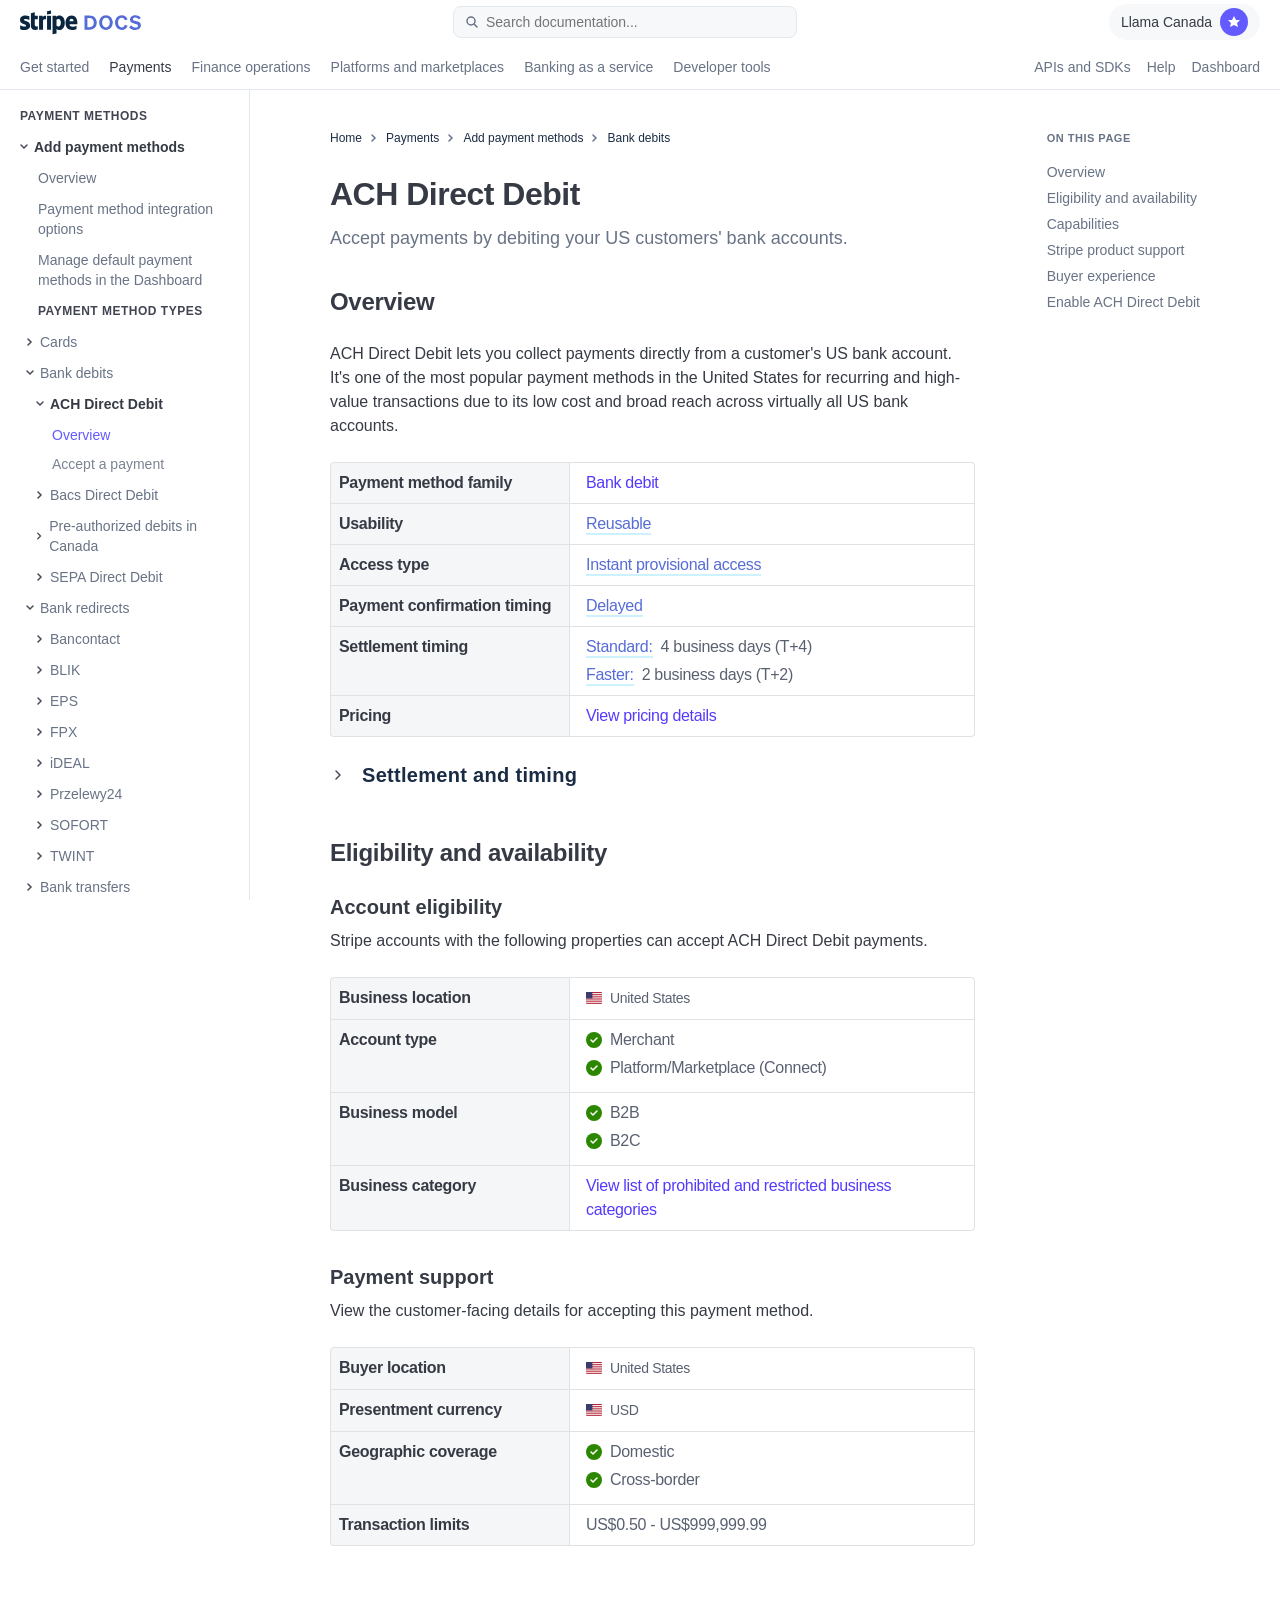
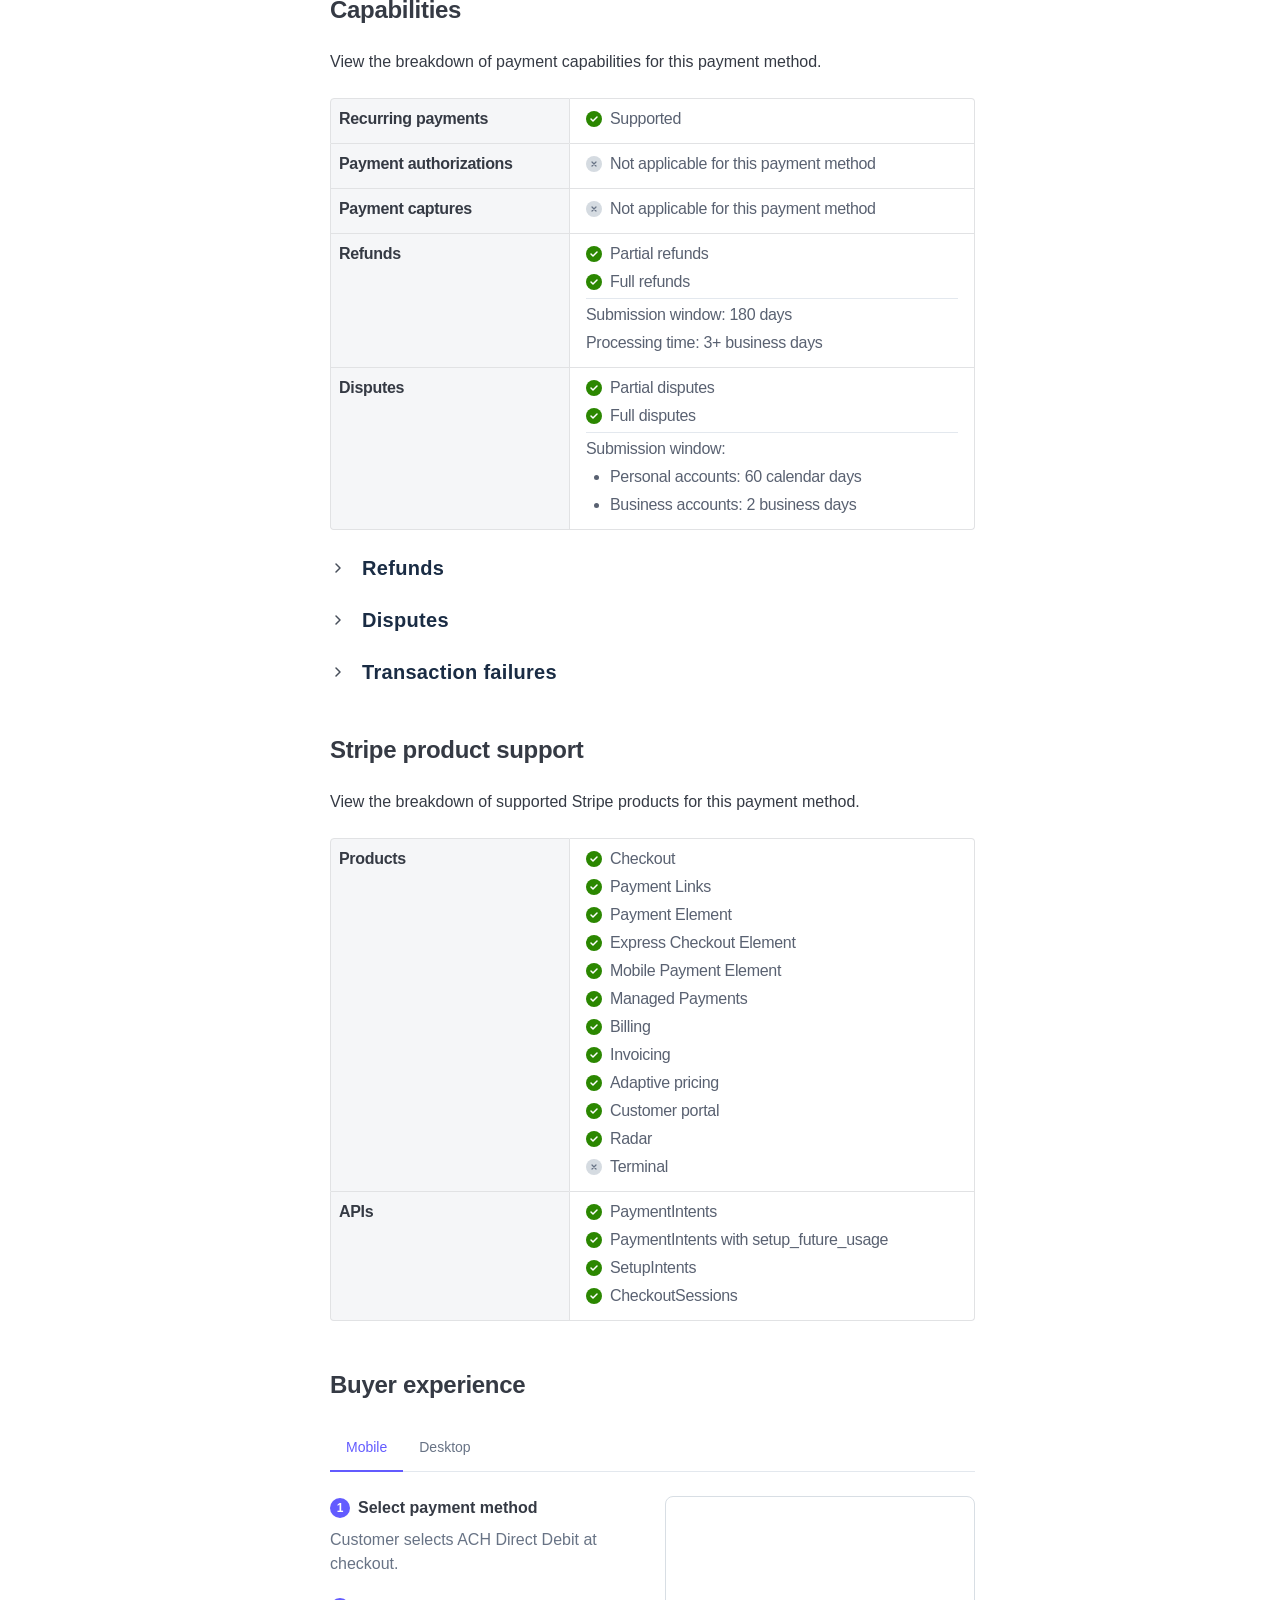
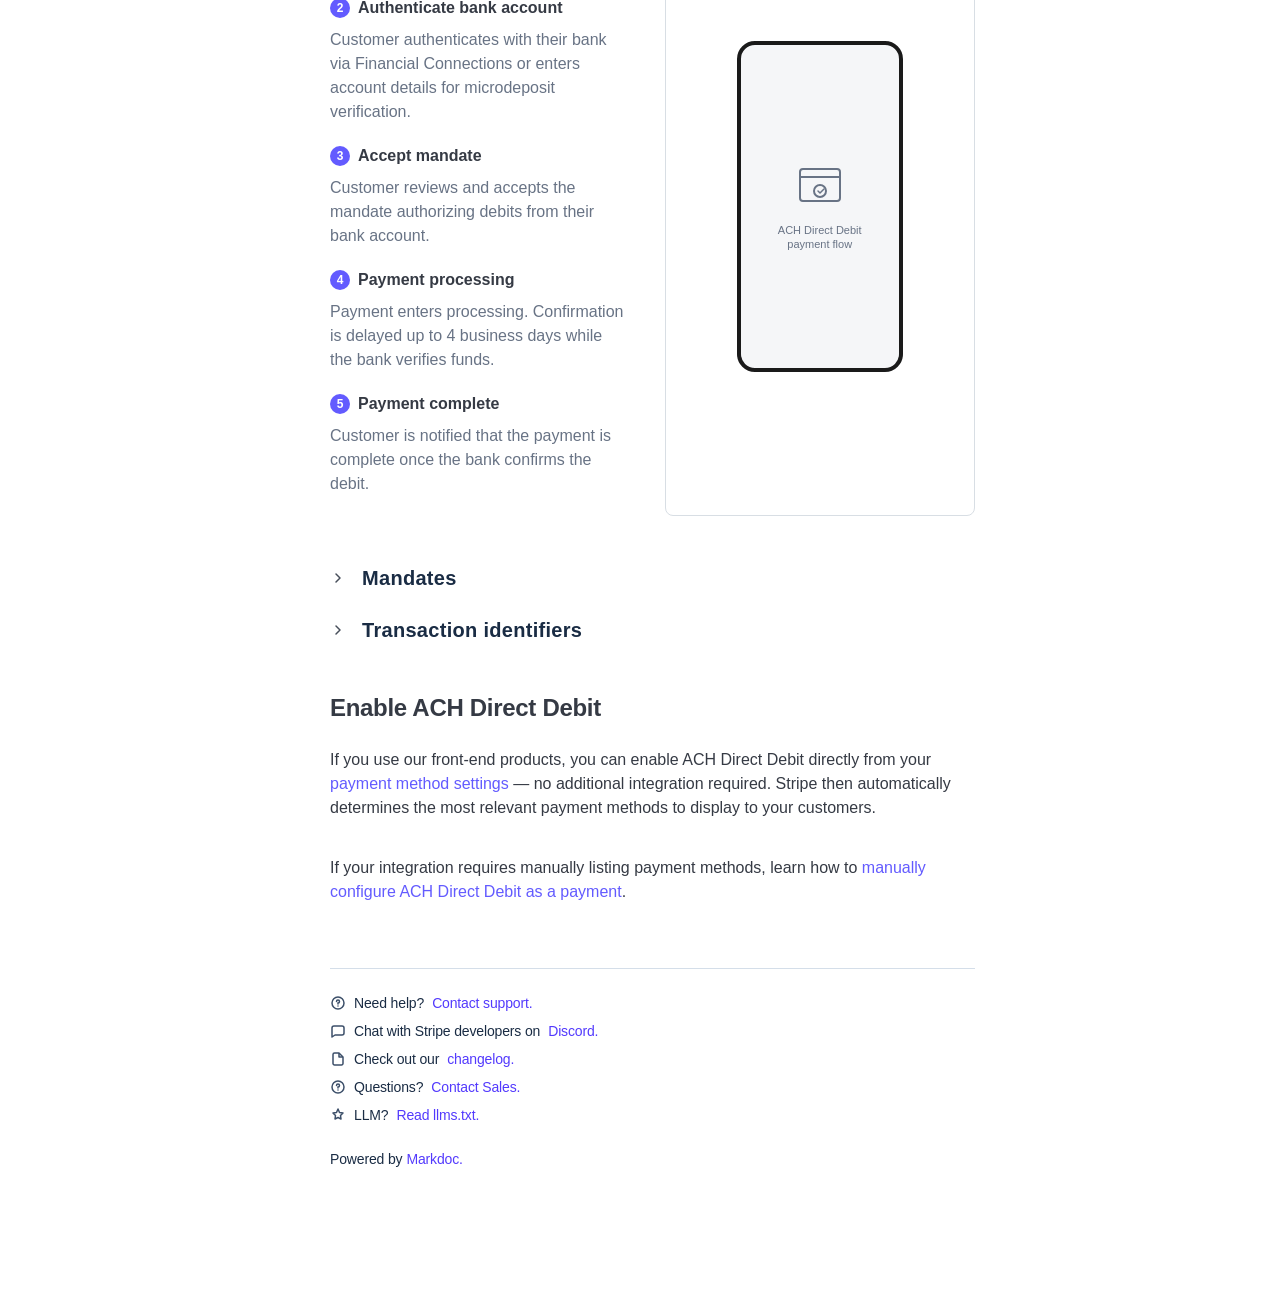
==== ach-direct-debit.html @ b73ff545 "Remove glossary link/tooltip from Payment authorizations and Payment captures Both labels are now pl" ====
<!DOCTYPE html>
<html lang="en">
<head>
  <meta charset="UTF-8">
  <meta name="viewport" content="width=device-width, initial-scale=1.0">
  <title>ACH Direct Debit payments | Stripe Documentation</title>
  <link rel="stylesheet" href="css/styles.css">
  <link rel="stylesheet" href="css/icons.css">
</head>
<body>

<!-- ========================= HEADER ========================= -->
<header class="header">
  <div class="header-top">
    <div class="logo">
      <img src="assets/stripe-docs-logo.svg" alt="Stripe Docs" height="25">
    </div>

    <div class="search-bar">
      <svg class="search-icon" viewBox="0 0 12 12" fill="none">
        <circle cx="5" cy="5" r="4" stroke="#687385" stroke-width="1.5"/>
        <line x1="8" y1="8" x2="11" y2="11" stroke="#687385" stroke-width="1.5" stroke-linecap="round"/>
      </svg>
      <input type="text" placeholder="Search documentation...">
    </div>

    <div class="header-account">
      <span class="header-account-name">Llama Canada</span>
      <div class="header-account-icon">
        <svg width="16" height="16" viewBox="0 0 16 16" fill="none">
          <path d="M8 2L10 6H14L11 9L12 13L8 11L4 13L5 9L2 6H6L8 2Z" fill="white"/>
        </svg>
      </div>
    </div>
  </div>

  <div class="header-nav">
    <div class="nav-links">
      <a href="#">Get started</a>
      <a href="#" class="active">Payments</a>
      <a href="#">Finance operations</a>
      <a href="#">Platforms and marketplaces</a>
      <a href="#">Banking as a service</a>
      <a href="#">Developer tools</a>
    </div>
    <div class="header-right-links">
      <a href="#">APIs and SDKs</a>
      <a href="#">Help</a>
      <a href="#">Dashboard</a>
    </div>
  </div>
</header>

<div class="layout">
  <!-- ========================= LEFT SIDEBAR ========================= -->
  <nav class="sidebar">
    <div class="sidebar-content">
      <div class="sidebar-section-title">PAYMENT METHODS</div>

      <div class="sidebar-parent">
        <svg class="chevron" width="8" height="8" viewBox="0 0 8 8" fill="none"><path d="M1 2L4 5L7 2" stroke="currentColor" stroke-width="1.5" stroke-linecap="round"/></svg>
        Add payment methods
      </div>

      <div class="sidebar-child">
        <a href="#">Overview</a>
        <a href="#">Payment method integration options</a>
        <a href="#">Manage default payment methods in the Dashboard</a>
        <div class="sub-title">PAYMENT METHOD TYPES</div>
      </div>

      <!-- Payment method type items -->
      <div class="sidebar-item level-1">
        <svg width="8" height="8" viewBox="0 0 8 8" fill="none"><path d="M2 1L5 4L2 7" stroke="#474e5a" stroke-width="1.5" stroke-linecap="round"/></svg>
        Cards
      </div>
      <div class="sidebar-item level-1">
        <svg width="8" height="8" viewBox="0 0 8 8" fill="none"><path d="M1 2L4 5L7 2" stroke="#474e5a" stroke-width="1.5" stroke-linecap="round"/></svg>
        Bank debits
      </div>

      <!-- Bank debits sub-items -->
      <div class="sidebar-item level-2 active">
        <svg width="8" height="8" viewBox="0 0 8 8" fill="none"><path d="M1 2L4 5L7 2" stroke="#474e5a" stroke-width="1.5" stroke-linecap="round"/></svg>
        ACH Direct Debit
      </div>

      <!-- ACH Direct Debit sub-pages -->
      <div class="sidebar-sub-items">
        <a href="#overview" class="active">Overview</a>
        <a href="https://docs.stripe.com/payments/ach-direct-debit/accept-a-payment" target="_blank" rel="noopener">Accept a payment</a>
      </div>

      <div class="sidebar-item level-2">
        <svg width="8" height="8" viewBox="0 0 8 8" fill="none"><path d="M2 1L5 4L2 7" stroke="#474e5a" stroke-width="1.5" stroke-linecap="round"/></svg>
        Bacs Direct Debit
      </div>
      <div class="sidebar-item level-2">
        <svg width="8" height="8" viewBox="0 0 8 8" fill="none"><path d="M2 1L5 4L2 7" stroke="#474e5a" stroke-width="1.5" stroke-linecap="round"/></svg>
        Pre-authorized debits in Canada
      </div>
      <div class="sidebar-item level-2">
        <svg width="8" height="8" viewBox="0 0 8 8" fill="none"><path d="M2 1L5 4L2 7" stroke="#474e5a" stroke-width="1.5" stroke-linecap="round"/></svg>
        SEPA Direct Debit
      </div>

      <div class="sidebar-item level-1">
        <svg width="8" height="8" viewBox="0 0 8 8" fill="none"><path d="M1 2L4 5L7 2" stroke="#474e5a" stroke-width="1.5" stroke-linecap="round"/></svg>
        Bank redirects
      </div>

      <!-- Bank redirects sub-items -->
      <div class="sidebar-item level-2">
        <svg width="8" height="8" viewBox="0 0 8 8" fill="none"><path d="M2 1L5 4L2 7" stroke="#474e5a" stroke-width="1.5" stroke-linecap="round"/></svg>
        Bancontact
      </div>
      <div class="sidebar-item level-2">
        <svg width="8" height="8" viewBox="0 0 8 8" fill="none"><path d="M2 1L5 4L2 7" stroke="#474e5a" stroke-width="1.5" stroke-linecap="round"/></svg>
        BLIK
      </div>
      <div class="sidebar-item level-2">
        <svg width="8" height="8" viewBox="0 0 8 8" fill="none"><path d="M2 1L5 4L2 7" stroke="#474e5a" stroke-width="1.5" stroke-linecap="round"/></svg>
        EPS
      </div>
      <div class="sidebar-item level-2">
        <svg width="8" height="8" viewBox="0 0 8 8" fill="none"><path d="M2 1L5 4L2 7" stroke="#474e5a" stroke-width="1.5" stroke-linecap="round"/></svg>
        FPX
      </div>
      <div class="sidebar-item level-2">
        <svg width="8" height="8" viewBox="0 0 8 8" fill="none"><path d="M2 1L5 4L2 7" stroke="#474e5a" stroke-width="1.5" stroke-linecap="round"/></svg>
        iDEAL
      </div>
      <a href="index.html" class="sidebar-item level-2" style="text-decoration: none; color: #687385;">
        <svg width="8" height="8" viewBox="0 0 8 8" fill="none"><path d="M2 1L5 4L2 7" stroke="#474e5a" stroke-width="1.5" stroke-linecap="round"/></svg>
        Przelewy24
      </a>
      <div class="sidebar-item level-2">
        <svg width="8" height="8" viewBox="0 0 8 8" fill="none"><path d="M2 1L5 4L2 7" stroke="#474e5a" stroke-width="1.5" stroke-linecap="round"/></svg>
        SOFORT
      </div>
      <div class="sidebar-item level-2">
        <svg width="8" height="8" viewBox="0 0 8 8" fill="none"><path d="M2 1L5 4L2 7" stroke="#474e5a" stroke-width="1.5" stroke-linecap="round"/></svg>
        TWINT
      </div>

      <div class="sidebar-item level-1">
        <svg width="8" height="8" viewBox="0 0 8 8" fill="none"><path d="M2 1L5 4L2 7" stroke="#474e5a" stroke-width="1.5" stroke-linecap="round"/></svg>
        Bank transfers
      </div>
      <div class="sidebar-item level-1">
        <svg width="8" height="8" viewBox="0 0 8 8" fill="none"><path d="M2 1L5 4L2 7" stroke="#474e5a" stroke-width="1.5" stroke-linecap="round"/></svg>
        Credit transfers (Sources)
      </div>
      <div class="sidebar-item level-1">
        <svg width="8" height="8" viewBox="0 0 8 8" fill="none"><path d="M2 1L5 4L2 7" stroke="#474e5a" stroke-width="1.5" stroke-linecap="round"/></svg>
        Buy now, pay later
      </div>
      <div class="sidebar-item level-1">
        <svg width="8" height="8" viewBox="0 0 8 8" fill="none"><path d="M2 1L5 4L2 7" stroke="#474e5a" stroke-width="1.5" stroke-linecap="round"/></svg>
        Real-time payments
      </div>
      <div class="sidebar-item level-1">
        <svg width="8" height="8" viewBox="0 0 8 8" fill="none"><path d="M2 1L5 4L2 7" stroke="#474e5a" stroke-width="1.5" stroke-linecap="round"/></svg>
        Vouchers
      </div>
      <div class="sidebar-item level-1">
        <svg width="8" height="8" viewBox="0 0 8 8" fill="none"><path d="M2 1L5 4L2 7" stroke="#474e5a" stroke-width="1.5" stroke-linecap="round"/></svg>
        Wallets
      </div>
      <div class="sidebar-item level-1 align-top">
        <svg width="8" height="8" viewBox="0 0 8 8" fill="none"><path d="M2 1L5 4L2 7" stroke="#474e5a" stroke-width="1.5" stroke-linecap="round"/></svg>
        Enable local payment methods by country
      </div>

      <div class="sidebar-item nav-bold">
        <svg width="8" height="8" viewBox="0 0 8 8" fill="none"><path d="M2 1L5 4L2 7" stroke="#474e5a" stroke-width="1.5" stroke-linecap="round"/></svg>
        Manage payment methods
      </div>
      <div class="sidebar-item nav-bold nav-section-last">
        <svg width="8" height="8" viewBox="0 0 8 8" fill="none"><path d="M2 1L5 4L2 7" stroke="#474e5a" stroke-width="1.5" stroke-linecap="round"/></svg>
        Faster checkout with Link
      </div>

      <div class="sidebar-divider"></div>
      <div class="sidebar-section-title">PAYMENT INTERFACES</div>
      <div class="sidebar-item nav-bold">
        <svg width="8" height="8" viewBox="0 0 8 8" fill="none"><path d="M2 1L5 4L2 7" stroke="#474e5a" stroke-width="1.5" stroke-linecap="round"/></svg>
        Payment Links
      </div>
      <div class="sidebar-item nav-bold">
        <svg width="8" height="8" viewBox="0 0 8 8" fill="none"><path d="M2 1L5 4L2 7" stroke="#474e5a" stroke-width="1.5" stroke-linecap="round"/></svg>
        Checkout
      </div>
      <div class="sidebar-item nav-bold">
        <svg width="8" height="8" viewBox="0 0 8 8" fill="none"><path d="M2 1L5 4L2 7" stroke="#474e5a" stroke-width="1.5" stroke-linecap="round"/></svg>
        Web Elements
      </div>
      <div class="sidebar-item nav-bold nav-section-last">
        <svg width="8" height="8" viewBox="0 0 8 8" fill="none"><path d="M2 1L5 4L2 7" stroke="#474e5a" stroke-width="1.5" stroke-linecap="round"/></svg>
        In-app Elements
      </div>

      <div class="sidebar-divider"></div>
      <div class="sidebar-section-title">PAYMENT SCENARIOS</div>
      <div class="sidebar-item nav-bold">
        <svg width="8" height="8" viewBox="0 0 8 8" fill="none"><path d="M2 1L5 4L2 7" stroke="#474e5a" stroke-width="1.5" stroke-linecap="round"/></svg>
        Custom payment flows
      </div>
      <div class="sidebar-item nav-bold nav-section-last">
        <svg width="8" height="8" viewBox="0 0 8 8" fill="none"><path d="M2 1L5 4L2 7" stroke="#474e5a" stroke-width="1.5" stroke-linecap="round"/></svg>
        Flexible acquiring
      </div>

      <div class="sidebar-divider"></div>
      <div class="sidebar-section-title">IN-PERSON PAYMENTS</div>
      <div class="sidebar-item nav-bold">
        <svg width="8" height="8" viewBox="0 0 8 8" fill="none"><path d="M2 1L5 4L2 7" stroke="#474e5a" stroke-width="1.5" stroke-linecap="round"/></svg>
        Terminal
      </div>
    </div>

    <!-- Sidebar footer -->
    <div class="sidebar-footer">
      <div class="sidebar-footer-divider"></div>
      <div class="sidebar-footer-item">
        <svg width="16" height="12" viewBox="0 0 16 12" fill="none">
          <rect width="16" height="12" rx="1" fill="#B22234"/>
          <rect y="1" width="16" height="0.92" fill="white"/>
          <rect y="2.85" width="16" height="0.92" fill="white"/>
          <rect y="4.69" width="16" height="0.92" fill="white"/>
          <rect y="6.54" width="16" height="0.92" fill="white"/>
          <rect y="8.38" width="16" height="0.92" fill="white"/>
          <rect y="10.23" width="16" height="0.92" fill="white"/>
          <rect width="6.4" height="6.46" fill="#3C3B6E"/>
        </svg>
        United States
      </div>
      <div class="sidebar-footer-item">
        <svg width="16" height="16" viewBox="0 0 16 16" fill="none">
          <path d="M2 4h12M2 8h12M2 12h8" stroke="#687385" stroke-width="1.5" stroke-linecap="round"/>
        </svg>
        English (United States)
      </div>
    </div>
  </nav>

  <!-- ========================= MAIN CONTENT ========================= -->
  <main class="main-content">

    <!-- Breadcrumbs row -->
    <div class="breadcrumb-row">
      <div class="breadcrumb">
        <span class="breadcrumb-item">Home</span>
        <svg class="breadcrumb-sep" viewBox="0 0 8 8" fill="none"><path d="M2 1L5 4L2 7" stroke="#667691" stroke-width="1.5" stroke-linecap="round"/></svg>
        <span class="breadcrumb-item">Payments</span>
        <svg class="breadcrumb-sep" viewBox="0 0 8 8" fill="none"><path d="M2 1L5 4L2 7" stroke="#667691" stroke-width="1.5" stroke-linecap="round"/></svg>
        <span class="breadcrumb-item">Add payment methods</span>
        <svg class="breadcrumb-sep" viewBox="0 0 8 8" fill="none"><path d="M2 1L5 4L2 7" stroke="#667691" stroke-width="1.5" stroke-linecap="round"/></svg>
        <span class="breadcrumb-item">Bank debits</span>
      </div>

      <!-- Overflow menu (visible only on small viewports) -->
      <div class="overflow-menu-wrapper">
        <button class="overflow-menu-btn" id="overflowMenuBtn" aria-label="On this page">
          <svg width="16" height="16" viewBox="0 0 16 16" fill="none">
            <path d="M4 7h8M4 4h8M4 10h8" stroke="#353a44" stroke-width="1.5" stroke-linecap="round"/>
          </svg>
        </button>
        <div class="overflow-popover" id="overflowPopover">
          <div class="overflow-popover-title">On this page</div>
          <a href="#overview" class="overflow-popover-item">Overview</a>
          <a href="#eligibility" class="overflow-popover-item">Eligibility and availability</a>
          <a href="#capabilities" class="overflow-popover-item">Capabilities</a>
          <a href="#stripe-support" class="overflow-popover-item">Stripe product support</a>
          <a href="#buyer-experience" class="overflow-popover-item">Buyer experience</a>
          <a href="#enable" class="overflow-popover-item">Enable ACH Direct Debit</a>
        </div>
      </div>
    </div>

    <!-- Page Title -->
    <h1 class="page-title">ACH Direct Debit</h1>
    <p class="page-subtitle">Accept payments by debiting your US customers' bank accounts.</p>

    <!-- ===== OVERVIEW ===== -->
    <section class="section" id="overview">
      <h2 class="section-title">Overview</h2>
      <p class="section-text">
        ACH Direct Debit lets you collect payments directly from a customer's US bank account. It's one of the most popular payment methods in the United States for recurring and high-value transactions due to its low cost and broad reach across virtually all US bank accounts.
      </p>

      <table class="feature-table">
        <tr>
          <td class="label-col">Payment method family</td>
          <td class="value-col"><a href="https://docs.stripe.com/payments/bank-debits" target="_blank" rel="noopener">Bank debit</a></td>
        </tr>
        <tr>
          <td class="label-col">Usability</td>
          <td class="value-col">
            <span class="mcc-glossary-wrapper">
              <span class="mcc-glossary-link" id="reusableLink">Reusable</span>
              <div class="mcc-tooltip" id="reusableTooltip">Reusable payment methods can be saved to a customer for future payments. After the initial setup, customers don't need to re-enter their payment details for subsequent transactions. <a href="https://docs.stripe.com/payments/payment-methods#usage" target="_blank" rel="noopener">Learn more</a></div>
            </span>
          </td>
        </tr>
        <tr>
          <td class="label-col">Access type</td>
          <td class="value-col">
            <span class="mcc-glossary-wrapper">
              <span class="mcc-glossary-link" id="accessTypeLink">Instant provisional access</span>
              <div class="mcc-tooltip" id="accessTypeTooltip">Instant provisional access allows you start accepting payments with this method right away. See the <a href="#eligibility">eligibility section</a> for more details.</div>
            </span>
          </td>
        </tr>
        <tr>
          <td class="label-col">Payment confirmation timing</td>
          <td class="value-col">
            <span class="mcc-glossary-wrapper">
              <span class="mcc-glossary-link" id="delayedLink">Delayed</span>
              <div class="mcc-tooltip" id="delayedTooltip">Payment confirmation isn't immediate. The payment stays in a pending state until the customer's bank or payment provider confirms it. It's recommended to configure <a href="https://docs.stripe.com/payments/payment-methods#webhooks" target="_blank" rel="noopener">webhook endpoints</a> for notifications on whether a payment has succeeded or not. <a href="https://docs.stripe.com/payments/payment-methods#payment-notification" target="_blank" rel="noopener">Learn more</a></div>
            </span>
          </td>
        </tr>
        <tr>
          <td class="label-col">Settlement timing</td>
          <td class="value-col">
            <div style="display: flex; align-items: center; gap: 8px; margin-bottom: 4px;">
              <span class="mcc-glossary-wrapper">
                <span class="mcc-glossary-link">Standard:</span>
                <div class="mcc-tooltip">Takes 4 business days from payment creation for funds to settle to your Stripe balance. The cutoff time is 21:00 ET.</div>
              </span>
              <span style="color: #596171;">4 business days (T+4)</span>
            </div>
            <div style="display: flex; align-items: center; gap: 8px;">
              <span class="mcc-glossary-wrapper">
                <span class="mcc-glossary-link">Faster:</span>
                <div class="mcc-tooltip">Takes 2 business days from payment creation. The cutoff time is 14:00 ET. This option is only available to eligible US users.</div>
              </span>
              <span style="color: #596171;">2 business days (T+2)</span>
            </div>
          </td>
        </tr>
        <tr>
          <td class="label-col">Pricing</td>
          <td class="value-col"><a href="https://stripe.com/pricing/local-payment-methods#ach-direct-debit" target="_blank" rel="noopener">View pricing details</a></td>
        </tr>
      </table>

      <!-- Settlement and timing collapsible subsection -->
      <div class="collapsible-section" style="margin-top: 24px;">
        <div class="collapsible-header" data-toggle="settlementContent" style="display: flex; align-items: center; gap: 16px; cursor: pointer; user-select: none;">
          <svg class="collapsible-chevron" width="16" height="16" viewBox="0 0 16 16" fill="none" style="flex-shrink: 0; transition: transform 0.2s ease;">
            <path d="M6 4L10 8L6 12" stroke="#474e5a" stroke-width="1.5" stroke-linecap="round" stroke-linejoin="round"/>
          </svg>
          <h3 style="font-size: 20px; font-weight: 700; color: #1a2c44; line-height: 28px; letter-spacing: 0.3px; margin: 0;">Settlement and timing</h3>
        </div>
        <div class="collapsible-content" id="settlementContent" style="display: none; padding-left: 32px; margin-top: 8px; color: #1a2c44;">
          <p style="font-size: 14px; color: #1a2c44; line-height: 20px; letter-spacing: -0.15px;">ACH Direct Debit is a delayed-notification payment method. After a customer authorizes a payment, it can take up to 4 business days to confirm whether the payment was successful.</p>

          <div style="margin-top: 16px;">
            <p style="font-size: 16px; font-weight: 700; color: #1a2c44; line-height: 24px; letter-spacing: -0.31px; margin-bottom: 8px;">How settlement work</p>
            <p style="font-size: 14px; color: #1a2c44; line-height: 20px; letter-spacing: -0.15px;">When a customer completes an ACH payment, the PaymentIntent status moves to processing. During this window, the bank can reject the debit for reasons such as insufficient funds, an invalid account, or a disabled account. If the payment succeeds, the status changes to succeeded.</p>
            <p style="font-size: 14px; color: #1a2c44; line-height: 20px; letter-spacing: -0.15px; margin-top: 12px;">Because of the delayed confirmation, avoid fulfilling orders until the payment status reaches succeeded. If a payment fails after being initially accepted, Stripe removes the funds from your Stripe balance.</p>
          </div>

          <div style="margin-top: 16px;">
            <p style="font-size: 16px; font-weight: 700; color: #1a2c44; line-height: 24px; letter-spacing: -0.31px; margin-bottom: 8px;">Bank account verification</p>
            <p style="font-size: 14px; color: #1a2c44; line-height: 20px; letter-spacing: -0.15px;">Before debiting a customer's account, the bank account must be verified. Stripe supports two verification methods:</p>
            <ul style="list-style: disc; padding-left: 24px; margin-top: 4px;">
              <li style="font-size: 14px; color: #1a2c44; line-height: 20px; letter-spacing: -0.15px;">Instant verification — Uses <a href="https://docs.stripe.com/financial-connections" target="_blank" rel="noopener" style="color: #533afd;">Financial Connections</a> to verify the account immediately. This is recommended as it reduces fraud and payment failures.</li>
              <li style="font-size: 14px; color: #1a2c44; line-height: 20px; letter-spacing: -0.15px;">Microdeposits — Two small deposits are sent to the bank account and the customer verifies the amounts. This process takes 1-2 business days and customers have a 10-day window to complete verification.</li>
            </ul>
          </div>
        </div>
      </div>
    </section>

    <!-- ===== ELIGIBILITY AND AVAILABILITY ===== -->
    <section class="section" id="eligibility">
      <h2 class="section-title">Eligibility and availability</h2>

      <!-- Account eligibility -->
      <h3 class="section-subtitle">Account eligibility</h3>
      <p class="section-text">Stripe accounts with the following properties can accept ACH Direct Debit payments.</p>

      <table class="feature-table">
        <tr>
          <td class="label-col">Business location</td>
          <td class="value-col">
            <span class="flag-item">
              <svg width="16" height="12" viewBox="0 0 16 12" fill="none"><rect width="16" height="12" rx="1" fill="#B22234"/><rect y="1" width="16" height="0.92" fill="white"/><rect y="2.85" width="16" height="0.92" fill="white"/><rect y="4.69" width="16" height="0.92" fill="white"/><rect y="6.54" width="16" height="0.92" fill="white"/><rect y="8.38" width="16" height="0.92" fill="white"/><rect y="10.23" width="16" height="0.92" fill="white"/><rect width="6.4" height="6.46" fill="#3C3B6E"/></svg>
              United States
            </span>
          </td>
        </tr>
        <tr>
          <td class="label-col">Account type</td>
          <td class="value-col">
            <div class="check-item">
              <div class="check-icon"><svg viewBox="0 0 10 10" fill="none"><path d="M2 5L4 7L8 3" stroke="white" stroke-width="1.5" stroke-linecap="round" stroke-linejoin="round"/></svg></div>
              Merchant
            </div>
            <div class="check-item">
              <div class="check-icon"><svg viewBox="0 0 10 10" fill="none"><path d="M2 5L4 7L8 3" stroke="white" stroke-width="1.5" stroke-linecap="round" stroke-linejoin="round"/></svg></div>
              Platform/Marketplace (Connect)
            </div>
          </td>
        </tr>
        <tr>
          <td class="label-col">Business model</td>
          <td class="value-col">
            <div class="check-item">
              <div class="check-icon"><svg viewBox="0 0 10 10" fill="none"><path d="M2 5L4 7L8 3" stroke="white" stroke-width="1.5" stroke-linecap="round" stroke-linejoin="round"/></svg></div>
              B2B
            </div>
            <div class="check-item">
              <div class="check-icon"><svg viewBox="0 0 10 10" fill="none"><path d="M2 5L4 7L8 3" stroke="white" stroke-width="1.5" stroke-linecap="round" stroke-linejoin="round"/></svg></div>
              B2C
            </div>
          </td>
        </tr>
        <tr>
          <td class="label-col">Business category</td>
          <td class="value-col"><a href="#" id="openMccDialog">View list of prohibited and restricted business categories</a></td>
        </tr>
      </table>

      <!-- Payment support -->
      <div class="mt-32">
        <h3 class="section-subtitle">Payment support</h3>
        <p class="section-text">View the customer-facing details for accepting this payment method.</p>

        <table class="feature-table">
          <tr>
            <td class="label-col">Buyer location</td>
            <td class="value-col">
              <span class="flag-item">
                <svg width="16" height="12" viewBox="0 0 16 12" fill="none"><rect width="16" height="12" rx="1" fill="#B22234"/><rect y="1" width="16" height="0.92" fill="white"/><rect y="2.85" width="16" height="0.92" fill="white"/><rect y="4.69" width="16" height="0.92" fill="white"/><rect y="6.54" width="16" height="0.92" fill="white"/><rect y="8.38" width="16" height="0.92" fill="white"/><rect y="10.23" width="16" height="0.92" fill="white"/><rect width="6.4" height="6.46" fill="#3C3B6E"/></svg>
                United States
              </span>
            </td>
          </tr>
          <tr>
            <td class="label-col">Presentment currency</td>
            <td class="value-col">
              <span class="flag-item">
                <svg width="16" height="12" viewBox="0 0 16 12" fill="none"><rect width="16" height="12" rx="1" fill="#B22234"/><rect y="1" width="16" height="0.92" fill="white"/><rect y="2.85" width="16" height="0.92" fill="white"/><rect y="4.69" width="16" height="0.92" fill="white"/><rect y="6.54" width="16" height="0.92" fill="white"/><rect y="8.38" width="16" height="0.92" fill="white"/><rect y="10.23" width="16" height="0.92" fill="white"/><rect width="6.4" height="6.46" fill="#3C3B6E"/></svg>
                USD
              </span>
            </td>
          </tr>
          <tr>
            <td class="label-col">Geographic coverage</td>
            <td class="value-col">
              <div class="check-item">
                <div class="check-icon"><svg viewBox="0 0 10 10" fill="none"><path d="M2 5L4 7L8 3" stroke="white" stroke-width="1.5" stroke-linecap="round" stroke-linejoin="round"/></svg></div>
                Domestic
              </div>
              <div class="check-item">
                <div class="check-icon"><svg viewBox="0 0 10 10" fill="none"><path d="M2 5L4 7L8 3" stroke="white" stroke-width="1.5" stroke-linecap="round" stroke-linejoin="round"/></svg></div>
                Cross-border
              </div>
            </td>
          </tr>
          <tr>
            <td class="label-col">Transaction limits</td>
            <td class="value-col">US$0.50 - US$999,999.99</td>
          </tr>
        </table>
      </div>
    </section>

    <!-- ===== CAPABILITIES ===== -->
    <section class="section" id="capabilities">
      <h2 class="section-title">Capabilities</h2>
      <p class="section-text">View the breakdown of payment capabilities for this payment method.</p>

      <table class="feature-table">
        <tr>
          <td class="label-col">Recurring payments</td>
          <td class="value-col">
            <div class="check-item">
              <div class="check-icon"><svg viewBox="0 0 10 10" fill="none"><path d="M2 5L4 7L8 3" stroke="white" stroke-width="1.5" stroke-linecap="round" stroke-linejoin="round"/></svg></div>
              Supported
            </div>
          </td>
        </tr>
        <tr>
          <td class="label-col">
Payment authorizations
          </td>
          <td class="value-col">
            <div class="x-item">
              <div class="x-icon"><svg viewBox="0 0 8 8" fill="none"><path d="M2 2L6 6M6 2L2 6" stroke="#687385" stroke-width="1.2" stroke-linecap="round"/></svg></div>
              Not applicable for this payment method
            </div>
          </td>
        </tr>
        <tr>
          <td class="label-col">
Payment captures
          </td>
          <td class="value-col">
            <div class="x-item">
              <div class="x-icon"><svg viewBox="0 0 8 8" fill="none"><path d="M2 2L6 6M6 2L2 6" stroke="#687385" stroke-width="1.2" stroke-linecap="round"/></svg></div>
              Not applicable for this payment method
            </div>
          </td>
        </tr>
        <tr>
          <td class="label-col">Refunds</td>
          <td class="value-col">
            <div class="check-item">
              <div class="check-icon"><svg viewBox="0 0 10 10" fill="none"><path d="M2 5L4 7L8 3" stroke="white" stroke-width="1.5" stroke-linecap="round" stroke-linejoin="round"/></svg></div>
              Partial refunds
            </div>
            <div class="check-item">
              <div class="check-icon"><svg viewBox="0 0 10 10" fill="none"><path d="M2 5L4 7L8 3" stroke="white" stroke-width="1.5" stroke-linecap="round" stroke-linejoin="round"/></svg></div>
              Full refunds
            </div>
            <div class="table-separator"></div>
            <div class="table-detail">Submission window: 180 days</div>
            <div class="table-detail">Processing time: 3+ business days</div>
          </td>
        </tr>
        <tr>
          <td class="label-col">Disputes</td>
          <td class="value-col">
            <div class="check-item">
              <div class="check-icon"><svg viewBox="0 0 10 10" fill="none"><path d="M2 5L4 7L8 3" stroke="white" stroke-width="1.5" stroke-linecap="round" stroke-linejoin="round"/></svg></div>
              Partial disputes
            </div>
            <div class="check-item">
              <div class="check-icon"><svg viewBox="0 0 10 10" fill="none"><path d="M2 5L4 7L8 3" stroke="white" stroke-width="1.5" stroke-linecap="round" stroke-linejoin="round"/></svg></div>
              Full disputes
            </div>
            <div class="table-separator"></div>
            <div class="table-detail">Submission window:</div>
            <ul style="list-style: disc; padding-left: 24px; margin: 0;">
              <li class="table-detail">Personal accounts: 60 calendar days</li>
              <li class="table-detail">Business accounts: 2 business days</li>
            </ul>
          </td>
        </tr>
      </table>

      <!-- Refunds collapsible -->
      <div class="collapsible-section" id="refunds-info" style="margin-top: 24px;">
        <div class="collapsible-header" data-toggle="refundsContent" style="display: flex; align-items: center; gap: 16px; cursor: pointer; user-select: none;">
          <svg class="collapsible-chevron" width="16" height="16" viewBox="0 0 16 16" fill="none" style="flex-shrink: 0; transition: transform 0.2s ease;"><path d="M6 4L10 8L6 12" stroke="#474e5a" stroke-width="1.5" stroke-linecap="round" stroke-linejoin="round"/></svg>
          <p style="font-size: 20px; font-weight: 700; color: #1a2c44; line-height: 28px; letter-spacing: 0.3px; margin: 0;">Refunds</p>
        </div>
        <div class="collapsible-content" id="refundsContent" style="display: none; padding-left: 32px; margin-top: 8px; color: #1a2c44;">
          <p style="font-size: 14px; color: #1a2c44; line-height: 20px; letter-spacing: -0.15px;">ACH Direct Debit supports full and partial refunds, and you can issue multiple refunds against a single payment as long as the total refunded amount doesn't exceed the original charge.</p>

          <div style="margin-top: 16px;">
            <p style="font-size: 16px; font-weight: 700; color: #1a2c44; line-height: 24px; letter-spacing: -0.31px; margin-bottom: 8px;">Refund window and processing time</p>
            <p style="font-size: 14px; color: #1a2c44; line-height: 20px; letter-spacing: -0.15px;">You have up to 180 days from the original payment to submit a refund through Stripe. Your return policy takes precedence — the 180-day window is the maximum allowed by the payment method, not a guarantee to your customers.</p>
            <p style="font-size: 14px; color: #1a2c44; line-height: 20px; letter-spacing: -0.15px; margin-top: 12px;">Refunds require at least 3 business days to process. Customers typically see the refund in their bank account within 5–10 business days. The refund appears as a separate credit on the customer's bank statement with a reference to the original payment's statement descriptor — not as a reversal of the original charge.</p>
          </div>

          <div style="margin-top: 16px;">
            <p style="font-size: 16px; font-weight: 700; color: #1a2c44; line-height: 24px; letter-spacing: -0.31px; margin-bottom: 8px;">Issuing a refund</p>
            <p style="font-size: 14px; color: #1a2c44; line-height: 20px; letter-spacing: -0.15px;">Submit refunds using the <a href="https://dashboard.stripe.com" target="_blank" rel="noopener" style="color: #533afd;">Dashboard</a> or the <a href="https://docs.stripe.com/api/refunds" target="_blank" rel="noopener" style="color: #533afd;">Refunds API</a>. When you submit a refund, Stripe sends the request through the ACH network to the customer's bank. The bank credits the refund to the customer's original bank account.</p>
            <p style="font-size: 14px; color: #1a2c44; line-height: 20px; letter-spacing: -0.15px; margin-top: 12px;">Refunds for ACH Direct Debit payments that haven't completed yet (status: processing) can't be submitted until the payment succeeds. If a payment fails, no refund is necessary since the funds were never collected.</p>
          </div>

          <div style="margin-top: 16px;">
            <p style="font-size: 16px; font-weight: 700; color: #1a2c44; line-height: 24px; letter-spacing: -0.31px; margin-bottom: 8px;">Canceling a refund</p>
            <p style="font-size: 14px; color: #1a2c44; line-height: 20px; letter-spacing: -0.15px;">Merchants can cancel a refund while it's still processing through the Dashboard or the Refunds API (/v1/refunds/{refund}/cancel).</p>
          </div>

          <div style="margin-top: 16px;">
            <p style="font-size: 16px; font-weight: 700; color: #1a2c44; line-height: 24px; letter-spacing: -0.31px; margin-bottom: 8px;">Tracking refund status</p>
            <p style="font-size: 14px; color: #1a2c44; line-height: 20px; letter-spacing: -0.15px;">In the <a href="https://dashboard.stripe.com" target="_blank" rel="noopener" style="color: #533afd;">Dashboard</a>, filter the Payments page by <code style="color: #533afd; background: none; padding: 0; font-size: 14px;">refunded</code>, <code style="color: #533afd; background: none; padding: 0; font-size: 14px;">refund_pending</code>, or <code style="color: #533afd; background: none; padding: 0; font-size: 14px;">partially_refunded</code> to view refund details. Programmatically, retrieve refund status through the <a href="https://docs.stripe.com/api/refunds" target="_blank" rel="noopener" style="color: #533afd;">Refunds</a> API or listen for <code style="color: #533afd; background: none; padding: 0; font-size: 14px;">refund.updated</code> and <code style="color: #533afd; background: none; padding: 0; font-size: 14px;">refund.failed</code> webhook events.</p>
          </div>

          <div style="margin-top: 16px;">
            <p style="font-size: 16px; font-weight: 700; color: #1a2c44; line-height: 24px; letter-spacing: -0.31px; margin-bottom: 8px;">Refund notifications</p>
            <p style="font-size: 14px; color: #1a2c44; line-height: 20px; letter-spacing: -0.15px;">Stripe does not notify merchants when an ACH refund succeeds — listen for the <code style="color: #533afd; background: none; padding: 0; font-size: 14px;">refund.updated</code> webhook event to track status changes. Stripe does send a <code style="color: #533afd; background: none; padding: 0; font-size: 14px;">refund.failed</code> webhook event if a refund can't be processed. In failure cases, the refund amount is returned to your Stripe balance and you must return funds to the customer outside of Stripe.</p>
          </div>

          <div style="margin-top: 16px;">
            <p style="font-size: 16px; font-weight: 700; color: #1a2c44; line-height: 24px; letter-spacing: -0.31px; margin-bottom: 8px;">Avoiding double credits</p>
            <p style="font-size: 14px; color: #1a2c44; line-height: 20px; letter-spacing: -0.15px;">If you issue a refund while the customer's bank simultaneously initiates a dispute, the customer could receive two credits for the same transaction. Contact the customer immediately if you accidentally debit them, and coordinate before issuing a refund on a payment that may also be disputed.</p>
          </div>
        </div>
      </div>

      <!-- Disputes collapsible -->
      <div class="collapsible-section" id="disputes-info" style="margin-top: 24px;">
        <div class="collapsible-header" data-toggle="disputesContent" style="display: flex; align-items: center; gap: 16px; cursor: pointer; user-select: none;">
          <svg class="collapsible-chevron" width="16" height="16" viewBox="0 0 16 16" fill="none" style="flex-shrink: 0; transition: transform 0.2s ease;"><path d="M6 4L10 8L6 12" stroke="#474e5a" stroke-width="1.5" stroke-linecap="round" stroke-linejoin="round"/></svg>
          <p style="font-size: 20px; font-weight: 700; color: #1a2c44; line-height: 28px; letter-spacing: 0.3px; margin: 0;">Disputes</p>
        </div>
        <div class="collapsible-content" id="disputesContent" style="display: none; padding-left: 32px; margin-top: 8px; color: #1a2c44;">
          <p style="font-size: 14px; color: #1a2c44; line-height: 20px; letter-spacing: -0.15px;">Customers can dispute ACH Direct Debit payments through their bank. When a payment is disputed, the customer's bank initiates an ACH return and Stripe immediately deducts the disputed amount and fee from your Stripe balance.</p>

          <div style="margin-top: 16px;">
            <p style="font-size: 16px; font-weight: 700; color: #1a2c44; line-height: 24px; letter-spacing: -0.31px; margin-bottom: 8px;">Dispute window</p>
            <p style="font-size: 14px; color: #1a2c44; line-height: 20px; letter-spacing: -0.15px;">Customers can dispute ACH Direct Debit payments within 60 calendar days for personal bank accounts and 2 business days for business bank accounts.</p>
            <p style="font-size: 14px; color: #1a2c44; line-height: 20px; letter-spacing: -0.15px; margin-top: 12px;">In rare instances, a debit payment can be successfully disputed outside these timelines. This is called a late return. The late return process is primarily managed by and ultimately decided at the discretion of the banks involved in the transaction.</p>
          </div>

          <div style="margin-top: 16px;">
            <p style="font-size: 16px; font-weight: 700; color: #1a2c44; line-height: 24px; letter-spacing: -0.31px; margin-bottom: 8px;">Dispute notifications</p>
            <p style="font-size: 14px; color: #1a2c44; line-height: 20px; letter-spacing: -0.15px;">Stripe notifies you of disputes by email, in the <a href="https://dashboard.stripe.com" target="_blank" rel="noopener" style="color: #533afd;">Dashboard</a> under the Disputes tab, and through the <code style="color: #533afd; background: none; padding: 0; font-size: 14px;">charge.dispute.created</code> webhook event. You can view the dispute reason in the Dashboard or through the reason attribute on the Dispute API object.</p>
          </div>

          <div style="margin-top: 16px;">
            <p style="font-size: 16px; font-weight: 700; color: #1a2c44; line-height: 24px; letter-spacing: -0.31px; margin-bottom: 8px;">Responding to disputes</p>
            <p style="font-size: 14px; color: #1a2c44; line-height: 20px; letter-spacing: -0.15px;">ACH Direct Debit disputes are final and cannot be appealed. You can't contest standard ACH reversals through Stripe — contact the customer directly to resolve the issue.</p>
            <p style="font-size: 14px; color: #1a2c44; line-height: 20px; letter-spacing: -0.15px; margin-top: 12px;">The one exception is ACH authorization inquiries (late returns). For these, Stripe creates a dispute with a warning_needs_response status and you can submit evidence. Upload a copy of the mandate authorization, sales receipt, and customer information as an image or PDF through the <a href="https://dashboard.stripe.com" target="_blank" rel="noopener" style="color: #533afd;">Dashboard</a> or the <a href="https://docs.stripe.com/api/files" target="_blank" rel="noopener" style="color: #533afd;">Files</a> API. If you don't submit evidence before the deadline, the dispute is accepted and closed.</p>
            <p style="font-size: 14px; color: #1a2c44; line-height: 20px; letter-spacing: -0.15px; margin-top: 12px;">After receiving evidence submissions, Stripe sends a <a href="https://docs.stripe.com/api/events/types#event_types-charge.dispute.created" target="_blank" rel="noopener" style="color: #533afd;">charge.dispute.updated</a> event and a message appears in your timeline confirming receipt of the evidence. The bank then reviews the evidence and makes a determination. If the evidence is sufficient, the dispute inquiry closes in your favor and is marked as won. If the bank determines that the authorization is insufficient, the dispute closes and is marked as lost. Stripe doesn't determine whether or not evidence of authorization is sufficient, and under Nacha rules, the bank may return the payment in its sole discretion.</p>
          </div>

          <div style="margin-top: 16px;">
            <p style="font-size: 16px; font-weight: 700; color: #1a2c44; line-height: 24px; letter-spacing: -0.31px; margin-bottom: 8px;">Fees</p>
            <p style="font-size: 14px; color: #1a2c44; line-height: 20px; letter-spacing: -0.15px;">Stripe charges a dispute fee, which varies by your business location. Dispute fees are not refunded, even if you successfully contest an authorization inquiry. <a href="https://stripe.com/pricing/local-payment-methods#ach-direct-debit" target="_blank" rel="noopener" style="color: #533afd;">View pricing here.</a></p>
          </div>

          <div style="margin-top: 16px;">
            <p style="font-size: 16px; font-weight: 700; color: #1a2c44; line-height: 24px; letter-spacing: -0.31px; margin-bottom: 8px;">Impact on future payments</p>
            <p style="font-size: 14px; color: #1a2c44; line-height: 20px; letter-spacing: -0.15px;">A disputed ACH Direct Debit payment invalidates the mandate associated with the payment method, so you can't reuse that bank account. If additional disputes occur, Stripe blocks the bank account from further use.</p>
          </div>
        </div>
      </div>

      <!-- Transaction failures collapsible -->
      <div class="collapsible-section" id="transaction-failures-info" style="margin-top: 24px;">
        <div class="collapsible-header" data-toggle="txnFailuresContent" style="display: flex; align-items: center; gap: 16px; cursor: pointer; user-select: none;">
          <svg class="collapsible-chevron" width="16" height="16" viewBox="0 0 16 16" fill="none" style="flex-shrink: 0; transition: transform 0.2s ease;"><path d="M6 4L10 8L6 12" stroke="#474e5a" stroke-width="1.5" stroke-linecap="round" stroke-linejoin="round"/></svg>
          <p style="font-size: 20px; font-weight: 700; color: #1a2c44; line-height: 28px; letter-spacing: 0.3px; margin: 0;">Transaction failures</p>
        </div>
        <div class="collapsible-content" id="txnFailuresContent" style="display: none; padding-left: 32px; margin-top: 8px; color: #1a2c44;">
          <p style="font-size: 14px; color: #1a2c44; line-height: 20px; letter-spacing: -0.15px;">ACH Direct Debit transactions can fail any time after the payment is initiated through payment confirmation. These failures can occur for a number of reasons, such as:</p>
          <ul style="list-style: disc; padding-left: 24px; margin-top: 8px;">
            <li style="font-size: 14px; color: #1a2c44; line-height: 20px; letter-spacing: -0.15px;">Insufficient funds</li>
            <li style="font-size: 14px; color: #1a2c44; line-height: 20px; letter-spacing: -0.15px;">An invalid account number</li>
            <li style="font-size: 14px; color: #1a2c44; line-height: 20px; letter-spacing: -0.15px;">A customer disabling debits from their bank account</li>
          </ul>
          <p style="font-size: 14px; color: #1a2c44; line-height: 20px; letter-spacing: -0.15px; margin-top: 12px;">If a payment fails after funds have been made available in your Stripe balance, Stripe immediately removes funds from your Stripe account.</p>
          <p style="font-size: 14px; color: #1a2c44; line-height: 20px; letter-spacing: -0.15px; margin-top: 12px;">In rare situations, Stripe might receive an ACH failure from the bank after a PaymentIntent has transitioned to succeeded. If this happens, Stripe creates a dispute with a reason of:</p>
          <ul style="list-style: disc; padding-left: 24px; margin-top: 8px;">
            <li style="font-size: 14px; color: #1a2c44; line-height: 20px; letter-spacing: -0.15px;">insufficient_funds</li>
            <li style="font-size: 14px; color: #1a2c44; line-height: 20px; letter-spacing: -0.15px;">incorrect_account_details</li>
            <li style="font-size: 14px; color: #1a2c44; line-height: 20px; letter-spacing: -0.15px;">bank_cannot_process</li>
          </ul>
          <p style="font-size: 14px; color: #1a2c44; line-height: 20px; letter-spacing: -0.15px; margin-top: 12px;">Stripe charges a failure fee in this situation.</p>
        </div>
      </div>
    </section>

    <!-- ===== STRIPE PRODUCT SUPPORT ===== -->
    <section class="section" id="stripe-support">
      <h2 class="section-title">Stripe product support</h2>
      <p class="section-text">View the breakdown of supported Stripe products for this payment method.</p>

      <table class="feature-table">
        <tr>
          <td class="label-col">Products</td>
          <td class="value-col">
            <div class="check-item">
              <div class="check-icon"><svg viewBox="0 0 10 10" fill="none"><path d="M2 5L4 7L8 3" stroke="white" stroke-width="1.5" stroke-linecap="round" stroke-linejoin="round"/></svg></div>
              Checkout
            </div>
            <div class="check-item">
              <div class="check-icon"><svg viewBox="0 0 10 10" fill="none"><path d="M2 5L4 7L8 3" stroke="white" stroke-width="1.5" stroke-linecap="round" stroke-linejoin="round"/></svg></div>
              Payment Links
            </div>
            <div class="check-item">
              <div class="check-icon"><svg viewBox="0 0 10 10" fill="none"><path d="M2 5L4 7L8 3" stroke="white" stroke-width="1.5" stroke-linecap="round" stroke-linejoin="round"/></svg></div>
              Payment Element
            </div>
            <div class="check-item">
              <div class="check-icon"><svg viewBox="0 0 10 10" fill="none"><path d="M2 5L4 7L8 3" stroke="white" stroke-width="1.5" stroke-linecap="round" stroke-linejoin="round"/></svg></div>
              Express Checkout Element
            </div>
            <div class="check-item">
              <div class="check-icon"><svg viewBox="0 0 10 10" fill="none"><path d="M2 5L4 7L8 3" stroke="white" stroke-width="1.5" stroke-linecap="round" stroke-linejoin="round"/></svg></div>
              Mobile Payment Element
            </div>
            <div class="check-item">
              <div class="check-icon"><svg viewBox="0 0 10 10" fill="none"><path d="M2 5L4 7L8 3" stroke="white" stroke-width="1.5" stroke-linecap="round" stroke-linejoin="round"/></svg></div>
              Managed Payments
            </div>
            <div class="check-item">
              <div class="check-icon"><svg viewBox="0 0 10 10" fill="none"><path d="M2 5L4 7L8 3" stroke="white" stroke-width="1.5" stroke-linecap="round" stroke-linejoin="round"/></svg></div>
              Billing
            </div>
            <div class="check-item">
              <div class="check-icon"><svg viewBox="0 0 10 10" fill="none"><path d="M2 5L4 7L8 3" stroke="white" stroke-width="1.5" stroke-linecap="round" stroke-linejoin="round"/></svg></div>
              Invoicing
            </div>
            <div class="check-item">
              <div class="check-icon"><svg viewBox="0 0 10 10" fill="none"><path d="M2 5L4 7L8 3" stroke="white" stroke-width="1.5" stroke-linecap="round" stroke-linejoin="round"/></svg></div>
              Adaptive pricing
            </div>
            <div class="check-item">
              <div class="check-icon"><svg viewBox="0 0 10 10" fill="none"><path d="M2 5L4 7L8 3" stroke="white" stroke-width="1.5" stroke-linecap="round" stroke-linejoin="round"/></svg></div>
              Customer portal
            </div>
            <div class="check-item">
              <div class="check-icon"><svg viewBox="0 0 10 10" fill="none"><path d="M2 5L4 7L8 3" stroke="white" stroke-width="1.5" stroke-linecap="round" stroke-linejoin="round"/></svg></div>
              Radar
            </div>
            <div class="x-item">
              <div class="x-icon"><svg viewBox="0 0 8 8" fill="none"><path d="M2 2L6 6M6 2L2 6" stroke="#687385" stroke-width="1.2" stroke-linecap="round"/></svg></div>
              Terminal
            </div>
          </td>
        </tr>
        <tr>
          <td class="label-col">APIs</td>
          <td class="value-col">
            <div class="check-item">
              <div class="check-icon"><svg viewBox="0 0 10 10" fill="none"><path d="M2 5L4 7L8 3" stroke="white" stroke-width="1.5" stroke-linecap="round" stroke-linejoin="round"/></svg></div>
              PaymentIntents
            </div>
            <div class="check-item">
              <div class="check-icon"><svg viewBox="0 0 10 10" fill="none"><path d="M2 5L4 7L8 3" stroke="white" stroke-width="1.5" stroke-linecap="round" stroke-linejoin="round"/></svg></div>
              PaymentIntents with setup_future_usage
            </div>
            <div class="check-item">
              <div class="check-icon"><svg viewBox="0 0 10 10" fill="none"><path d="M2 5L4 7L8 3" stroke="white" stroke-width="1.5" stroke-linecap="round" stroke-linejoin="round"/></svg></div>
              SetupIntents
            </div>
            <div class="check-item">
              <div class="check-icon"><svg viewBox="0 0 10 10" fill="none"><path d="M2 5L4 7L8 3" stroke="white" stroke-width="1.5" stroke-linecap="round" stroke-linejoin="round"/></svg></div>
              CheckoutSessions
            </div>
          </td>
        </tr>
      </table>

    </section>

    <!-- ===== BUYER EXPERIENCE ===== -->
    <section class="section" id="buyer-experience">
      <h2 class="section-title">Buyer experience</h2>

      <div class="tabs">
        <div class="tab active" data-tab="mobile">Mobile</div>
        <div class="tab" data-tab="desktop">Desktop</div>
      </div>

      <!-- Mobile layout: side-by-side -->
      <div class="payment-flow" id="flowMobileLayout">
        <div class="payment-flow-steps">
          <div class="payment-flow-step">
            <div class="payment-flow-step-header">
              <div class="step-counter">1</div>
              <span class="payment-flow-step-title">Select payment method</span>
            </div>
            <p class="payment-flow-step-text">Customer selects ACH Direct Debit at checkout.</p>
          </div>
          <div class="payment-flow-step">
            <div class="payment-flow-step-header">
              <div class="step-counter">2</div>
              <span class="payment-flow-step-title">Authenticate bank account</span>
            </div>
            <p class="payment-flow-step-text">Customer authenticates with their bank via Financial Connections or enters account details for microdeposit verification.</p>
          </div>
          <div class="payment-flow-step">
            <div class="payment-flow-step-header">
              <div class="step-counter">3</div>
              <span class="payment-flow-step-title">Accept mandate</span>
            </div>
            <p class="payment-flow-step-text">Customer reviews and accepts the mandate authorizing debits from their bank account.</p>
          </div>
          <div class="payment-flow-step">
            <div class="payment-flow-step-header">
              <div class="step-counter">4</div>
              <span class="payment-flow-step-title">Payment processing</span>
            </div>
            <p class="payment-flow-step-text">Payment enters processing. Confirmation is delayed up to 4 business days while the bank verifies funds.</p>
          </div>
          <div class="payment-flow-step">
            <div class="payment-flow-step-header">
              <div class="step-counter">5</div>
              <span class="payment-flow-step-title">Payment complete</span>
            </div>
            <p class="payment-flow-step-text">Customer is notified that the payment is complete once the bank confirms the debit.</p>
          </div>
        </div>
        <div class="payment-flow-image">
          <div class="phone-mockup" style="background: #f5f6f8; display: flex; align-items: center; justify-content: center;">
            <div style="text-align: center; padding: 16px;">
              <svg width="48" height="48" viewBox="0 0 48 48" fill="none" style="margin-bottom: 8px;">
                <rect x="4" y="8" width="40" height="32" rx="3" stroke="#687385" stroke-width="2" fill="none"/>
                <path d="M4 16h40" stroke="#687385" stroke-width="2"/>
                <circle cx="24" cy="30" r="6" stroke="#687385" stroke-width="2" fill="none"/>
                <path d="M22 30l2 2 4-4" stroke="#687385" stroke-width="1.5" stroke-linecap="round" stroke-linejoin="round"/>
              </svg>
              <div style="font-size: 11px; color: #687385; line-height: 14px;">ACH Direct Debit<br>payment flow</div>
            </div>
          </div>
        </div>
      </div>

      <!-- Desktop layout: image on top, steps below -->
      <div class="payment-flow desktop-layout" id="flowDesktopLayout" style="display:none;">
        <div class="payment-flow-image">
          <div class="desktop-mockup" style="background: #f5f6f8; display: flex; align-items: center; justify-content: center; width: 100%; height: 100%; border: none;">
            <div style="text-align: center; padding: 16px;">
              <svg width="64" height="64" viewBox="0 0 48 48" fill="none" style="margin-bottom: 8px;">
                <rect x="4" y="8" width="40" height="32" rx="3" stroke="#687385" stroke-width="2" fill="none"/>
                <path d="M4 16h40" stroke="#687385" stroke-width="2"/>
                <circle cx="24" cy="30" r="6" stroke="#687385" stroke-width="2" fill="none"/>
                <path d="M22 30l2 2 4-4" stroke="#687385" stroke-width="1.5" stroke-linecap="round" stroke-linejoin="round"/>
              </svg>
              <div style="font-size: 14px; color: #687385; line-height: 20px;">ACH Direct Debit<br>payment flow</div>
            </div>
          </div>
        </div>
        <div class="payment-flow-steps">
          <div class="payment-flow-step">
            <div class="payment-flow-step-header">
              <div class="step-counter">1</div>
              <span class="payment-flow-step-title">Select payment method</span>
            </div>
            <p class="payment-flow-step-text">Customer selects ACH Direct Debit at checkout.</p>
          </div>
          <div class="payment-flow-step">
            <div class="payment-flow-step-header">
              <div class="step-counter">2</div>
              <span class="payment-flow-step-title">Authenticate bank account</span>
            </div>
            <p class="payment-flow-step-text">Customer authenticates with their bank via Financial Connections or enters account details for microdeposit verification.</p>
          </div>
          <div class="payment-flow-step">
            <div class="payment-flow-step-header">
              <div class="step-counter">3</div>
              <span class="payment-flow-step-title">Accept mandate</span>
            </div>
            <p class="payment-flow-step-text">Customer reviews and accepts the mandate authorizing debits from their bank account.</p>
          </div>
          <div class="payment-flow-step">
            <div class="payment-flow-step-header">
              <div class="step-counter">4</div>
              <span class="payment-flow-step-title">Payment processing</span>
            </div>
            <p class="payment-flow-step-text">Payment enters processing. Confirmation is delayed up to 4 business days while the bank verifies funds.</p>
          </div>
          <div class="payment-flow-step">
            <div class="payment-flow-step-header">
              <div class="step-counter">5</div>
              <span class="payment-flow-step-title">Payment complete</span>
            </div>
            <p class="payment-flow-step-text">Customer is notified that the payment is complete once the bank confirms the debit.</p>
          </div>
        </div>
      </div>

    </section>

      <!-- ===== MANDATES (collapsible) ===== -->
      <div class="collapsible-section" id="mandates" style="margin-top: 24px; margin-bottom: 24px;">
        <div class="collapsible-header" data-toggle="mandatesContent" style="display: flex; align-items: center; gap: 16px; cursor: pointer; user-select: none;">
          <svg class="collapsible-chevron" width="16" height="16" viewBox="0 0 16 16" fill="none" style="flex-shrink: 0; transition: transform 0.2s ease;"><path d="M6 4L10 8L6 12" stroke="#474e5a" stroke-width="1.5" stroke-linecap="round" stroke-linejoin="round"/></svg>
          <p style="font-size: 20px; font-weight: 700; color: #1a2c44; line-height: 28px; letter-spacing: 0.3px; margin: 0;">Mandates</p>
        </div>
        <div class="collapsible-content" id="mandatesContent" style="display: none; padding-left: 32px; margin-top: 8px; color: #1a2c44;">
          <p style="font-size: 14px; color: #1a2c44; line-height: 20px; letter-spacing: -0.15px;">To debit a customer's bank account with ACH, you must first obtain their authorization through a mandate. A mandate is a record of the permission that a customer gives you to debit their bank account.</p>
          <p style="font-size: 14px; color: #1a2c44; line-height: 20px; letter-spacing: -0.15px; margin-top: 12px;">Stripe handles mandate collection as part of the payment flow when you use Checkout, Payment Links, or the Payment Element. The customer reviews the mandate terms and accepts them during the payment process. After the customer authorizes the mandate, Stripe sends a confirmation email to the customer per Nacha compliance requirements.</p>

          <div style="margin-top: 16px;">
            <p style="font-size: 16px; font-weight: 700; color: #1a2c44; line-height: 24px; letter-spacing: -0.31px; margin-bottom: 8px;">Mandate types</p>
            <p style="font-size: 14px; color: #1a2c44; line-height: 20px; letter-spacing: -0.15px;">ACH supports both online and offline mandates:</p>
            <ul style="list-style: disc; padding-left: 24px; margin-top: 4px;">
              <li style="font-size: 14px; color: #1a2c44; line-height: 20px; letter-spacing: -0.15px;">Online mandates — Collected digitally through your payment flow. Stripe manages these automatically when using Checkout, Payment Links, or the Payment Element.</li>
              <li style="font-size: 14px; color: #1a2c44; line-height: 20px; letter-spacing: -0.15px;">Offline mandates — Collected through paper forms or phone calls. If you collect mandates offline, you're responsible for storing the authorization and providing it if a dispute arises.</li>
            </ul>
            <p style="font-size: 14px; color: #1a2c44; line-height: 20px; letter-spacing: -0.15px; margin-top: 12px;">For detailed information on mandate requirements, verification methods, and compliance considerations, see the <a href="https://docs.stripe.com/payments/ach-direct-debit/accept-a-payment" target="_blank" rel="noopener" style="color: #533afd;">Accept a payment</a> guide.</p>
          </div>
        </div>
      </div>

      <!-- ===== TRANSACTION IDENTIFIERS (collapsible) ===== -->
      <div class="collapsible-section" style="margin-bottom: 48px;">
        <div class="collapsible-header" data-toggle="txnIdContent" style="display: flex; align-items: center; gap: 16px; cursor: pointer; user-select: none;">
          <svg class="collapsible-chevron" width="16" height="16" viewBox="0 0 16 16" fill="none" style="flex-shrink: 0; transition: transform 0.2s ease;"><path d="M6 4L10 8L6 12" stroke="#474e5a" stroke-width="1.5" stroke-linecap="round" stroke-linejoin="round"/></svg>
          <p style="font-size: 20px; font-weight: 700; color: #1a2c44; line-height: 28px; letter-spacing: 0.3px; margin: 0;">Transaction identifiers</p>
        </div>
        <div class="collapsible-content" id="txnIdContent" style="display: none; padding-left: 32px; margin-top: 8px; color: #1a2c44;">
          <p style="font-size: 14px; color: #1a2c44; line-height: 20px; letter-spacing: -0.15px;">After a customer completes an ACH Direct Debit payment, the transaction appears on their bank statement with your Stripe account's <a href="https://docs.stripe.com/get-started/account/statement-descriptors" target="_blank" rel="noopener" style="color: #533afd;">statement descriptor</a>. You can override this default behavior for every transaction independently by using a <a href="https://docs.stripe.com/payments/payment-intents#dynamic-statement-descriptor" target="_blank" rel="noopener" style="color: #533afd;">dynamic statement descriptor</a>. To do so, specify the <a href="https://docs.stripe.com/api/payment_intents/create#create_payment_intent-statement_descriptor" target="_blank" rel="noopener" style="color: #533afd;">statement_descriptor</a> parameter when creating the PaymentIntent.</p>
          <p style="font-size: 14px; color: #1a2c44; line-height: 20px; letter-spacing: -0.15px; margin-top: 12px;">Use a clear, recognizable statement descriptor to help customers identify the payment and reduce the likelihood of disputes. The descriptor can be up to 16 characters for ACH payments.</p>
          <p style="font-size: 14px; color: #1a2c44; line-height: 20px; letter-spacing: -0.15px; margin-top: 12px;">Each bank formats these fields differently. Depending on your customer's bank, some fields might appear in all lowercase or all uppercase.</p>
        </div>
      </div>

    <!-- ===== GET STARTED ===== -->
    <section class="section" id="enable">
      <h2 class="section-title">Enable ACH Direct Debit</h2>
      <p class="section-text" style="padding-bottom: 12px;">
        If you use our front-end products, you can enable ACH Direct Debit directly from your <a href="https://dashboard.stripe.com/settings/payment_methods" target="_blank" rel="noopener">payment method settings</a> — no additional integration required. Stripe then automatically determines the most relevant payment methods to display to your customers.
      </p>
      <p class="section-text">
        If your integration requires manually listing payment methods, learn how to <a href="https://docs.stripe.com/payments/ach-direct-debit/accept-a-payment" target="_blank" rel="noopener">manually configure ACH Direct Debit as a payment</a>.
      </p>
    </section>

    <!-- ===== FOOTER LINKS ===== -->
    <div class="page-footer-links">
      <div class="page-footer-divider"></div>
      <div class="page-footer-items">
        <div class="page-footer-item">
          <svg width="16" height="16" viewBox="0 0 16 16" fill="none"><path d="M8 14A6 6 0 1 0 8 2a6 6 0 0 0 0 12Z" stroke="#3C4F69" stroke-width="1.5"/><path d="M6.5 6.5a1.5 1.5 0 1 1 1.5 1.5v1" stroke="#3C4F69" stroke-width="1.5" stroke-linecap="round"/><circle cx="8" cy="11" r=".75" fill="#3C4F69"/></svg>
          <span>Need help?</span>
          <a href="https://support.stripe.com" target="_blank" rel="noopener">Contact support.</a>
        </div>
        <div class="page-footer-item">
          <svg width="16" height="16" viewBox="0 0 16 16" fill="none"><path d="M14 5v5a2 2 0 0 1-2 2H5l-3 2V5a2 2 0 0 1 2-2h8a2 2 0 0 1 2 2Z" stroke="#3C4F69" stroke-width="1.5" stroke-linejoin="round"/></svg>
          <span>Chat with Stripe developers on</span>
          <a href="https://discord.gg/stripe" target="_blank" rel="noopener">Discord.</a>
        </div>
        <div class="page-footer-item">
          <svg width="16" height="16" viewBox="0 0 16 16" fill="none"><path d="M9 2H4.5A1.5 1.5 0 0 0 3 3.5v9A1.5 1.5 0 0 0 4.5 14h7a1.5 1.5 0 0 0 1.5-1.5V6L9 2Z" stroke="#3C4F69" stroke-width="1.5" stroke-linejoin="round"/><path d="M9 2v4h4" stroke="#3C4F69" stroke-width="1.5" stroke-linejoin="round"/></svg>
          <span>Check out our</span>
          <a href="https://docs.stripe.com/changelog" target="_blank" rel="noopener">changelog.</a>
        </div>
        <div class="page-footer-item">
          <svg width="16" height="16" viewBox="0 0 16 16" fill="none"><path d="M8 14A6 6 0 1 0 8 2a6 6 0 0 0 0 12Z" stroke="#3C4F69" stroke-width="1.5"/><path d="M6.5 6.5a1.5 1.5 0 1 1 1.5 1.5v1" stroke="#3C4F69" stroke-width="1.5" stroke-linecap="round"/><circle cx="8" cy="11" r=".75" fill="#3C4F69"/></svg>
          <span>Questions?</span>
          <a href="https://stripe.com/contact/sales" target="_blank" rel="noopener">Contact Sales.</a>
        </div>
        <div class="page-footer-item">
          <svg width="16" height="16" viewBox="0 0 16 16" fill="none"><path d="M8 2l1.5 3.5L13 6l-2.5 2.5L11 12l-3-1.5L5 12l.5-3.5L3 6l3.5-.5L8 2Z" stroke="#3C4F69" stroke-width="1.5" stroke-linejoin="round"/></svg>
          <span>LLM?</span>
          <a href="https://docs.stripe.com/llms.txt" target="_blank" rel="noopener">Read llms.txt.</a>
        </div>
      </div>
      <div class="page-footer-powered">
        <span>Powered by</span>
        <a href="https://markdoc.dev" target="_blank" rel="noopener">Markdoc.</a>
      </div>
    </div>

  </main>

  <!-- ========================= RIGHT SIDEBAR ========================= -->
  <aside class="right-sidebar">
    <div class="right-sidebar-title">On this page</div>
    <a href="#overview">Overview</a>
    <a href="#eligibility">Eligibility and availability</a>
    <a href="#capabilities">Capabilities</a>
    <a href="#stripe-support">Stripe product support</a>
    <a href="#buyer-experience">Buyer experience</a>
    <a href="#enable">Enable ACH Direct Debit</a>
  </aside>
</div>

<!-- ========================= MCC DIALOG ========================= -->
<div class="mcc-overlay" id="mccOverlay">
  <div class="mcc-dialog">
    <div class="mcc-dialog-header">
      <div class="mcc-dialog-header-top">
        <div>
          <div class="mcc-dialog-title">Prohibited and restricted MCCs</div>
          <div class="mcc-dialog-subtitle">
            Review the list of
            <span class="mcc-glossary-wrapper" id="mccGlossaryWrapper">
              <span class="mcc-glossary-link" id="mccGlossaryLink">merchant category codes</span>
              <div class="mcc-tooltip" id="mccTooltip">Merchant category codes (MCCs) are used to classify businesses by the type of goods or services they provide. These codes are often used for calculating interchange fees, authorizing payments, and preventing fraud.</div>
            </span>
            that are prohibited or restricted for ACH Direct Debit.
          </div>
          <ul class="mcc-dialog-legend">
            <li><strong>Prohibited</strong> MCCs are not supported by this payment method.</li>
            <li><strong>Restricted</strong> MCCs may be supported, but require additional information at account creation.</li>
          </ul>
        </div>
        <button class="mcc-dialog-close" id="mccCloseBtn" aria-label="Close">
          <svg width="20" height="20" viewBox="0 0 20 20" fill="none"><path d="M5 5L15 15M15 5L5 15" stroke="#474e5a" stroke-width="1.5" stroke-linecap="round"/></svg>
        </button>
      </div>
    </div>
    <div class="mcc-dialog-content">
      <div class="mcc-col-headers">
        <div class="mcc-col-header mcc-col-mcc">MCC</div>
        <div class="mcc-col-header mcc-col-desc">DESCRIPTION</div>
        <div class="mcc-col-header mcc-col-type">TYPE</div>
      </div>
      <div class="mcc-table-wrapper">
        <div class="mcc-search-area">
          <div class="mcc-search-input-wrap">
            <svg width="16" height="16" viewBox="0 0 16 16" fill="none"><circle cx="7" cy="7" r="5" stroke="#818da0" stroke-width="1.5"/><line x1="10.5" y1="10.5" x2="14" y2="14" stroke="#818da0" stroke-width="1.5" stroke-linecap="round"/></svg>
            <input type="text" class="mcc-search-input" id="mccSearchInput" placeholder="Enter merchant category code (MCCs)">
          </div>
        </div>
        <div class="mcc-rows" id="mccRows">
          <!-- Rows injected by JS -->
        </div>
      </div>
    </div>
  </div>
</div>

<script>
  // Overflow menu
  const btn = document.getElementById('overflowMenuBtn');
  const popover = document.getElementById('overflowPopover');

  btn.addEventListener('click', function (e) {
    e.stopPropagation();
    popover.classList.toggle('open');
  });

  document.addEventListener('click', function (e) {
    if (!popover.contains(e.target) && e.target !== btn) {
      popover.classList.remove('open');
    }
  });

  popover.querySelectorAll('a').forEach(function (link) {
    link.addEventListener('click', function () {
      popover.classList.remove('open');
    });
  });

  // Glossary tooltips
  document.querySelectorAll('.mcc-glossary-wrapper').forEach(function (wrapper) {
    var link = wrapper.querySelector('.mcc-glossary-link');
    var tip = wrapper.querySelector('.mcc-tooltip');
    var hideTimeout;

    function show() {
      clearTimeout(hideTimeout);
      tip.classList.add('visible');
    }
    function hide() {
      hideTimeout = setTimeout(function () {
        tip.classList.remove('visible');
      }, 100);
    }

    link.addEventListener('mouseenter', show);
    link.addEventListener('mouseleave', hide);
    tip.addEventListener('mouseenter', show);
    tip.addEventListener('mouseleave', hide);
  });

  // MCC Dialog
  var mccData = [
    { mcc: '5962', desc: 'Direct marketing - travel-related arrangement services', type: 'Prohibited' },
    { mcc: '5966', desc: 'Direct marketing - outbound telemarketing', type: 'Prohibited' },
    { mcc: '5967', desc: 'Direct marketing - inbound telemarketing', type: 'Prohibited' },
    { mcc: '6010', desc: 'Manual cash disbursements / Financial institutions', type: 'Prohibited' },
    { mcc: '6011', desc: 'Automated cash disbursements', type: 'Prohibited' },
    { mcc: '6012', desc: 'Financial institutions - merchandise, services and debt', type: 'Prohibited' },
    { mcc: '6051', desc: 'Non-financial institutions - foreign currency, money orders, travelers cheques', type: 'Prohibited' },
    { mcc: '6211', desc: 'Security brokers/dealers', type: 'Restricted' },
    { mcc: '6300', desc: 'Insurance underwriting, premiums', type: 'Restricted' },
    { mcc: '7273', desc: 'Dating and escort services', type: 'Prohibited' },
    { mcc: '7297', desc: 'Massage parlors', type: 'Prohibited' },
    { mcc: '7800', desc: 'Government-owned lotteries', type: 'Prohibited' },
    { mcc: '7801', desc: 'Government-licensed online casinos (online gambling)', type: 'Prohibited' },
    { mcc: '7802', desc: 'Government-licensed horse/dog racing', type: 'Prohibited' },
    { mcc: '7995', desc: 'Betting, casino gambling, lottery tickets, poker and off-track betting', type: 'Prohibited' },
    { mcc: '9211', desc: 'Court costs, including alimony and child support', type: 'Prohibited' },
    { mcc: '9222', desc: 'Fines', type: 'Prohibited' },
    { mcc: '9223', desc: 'Bail and bond payments', type: 'Prohibited' },
  ];

  var overlay = document.getElementById('mccOverlay');
  var closeBtn = document.getElementById('mccCloseBtn');
  var openLink = document.getElementById('openMccDialog');
  var searchInput = document.getElementById('mccSearchInput');
  var rowsContainer = document.getElementById('mccRows');

  function renderRows(filter) {
    var q = (filter || '').toLowerCase();
    var filtered = mccData.filter(function (item) {
      return item.mcc.indexOf(q) !== -1 ||
             item.desc.toLowerCase().indexOf(q) !== -1 ||
             item.type.toLowerCase().indexOf(q) !== -1;
    });
    if (filtered.length === 0) {
      rowsContainer.innerHTML = '<div class="mcc-no-results">No matching merchant category codes found.</div>';
      return;
    }
    var html = '';
    filtered.forEach(function (item) {
      html += '<div class="mcc-row">' +
        '<div class="mcc-cell mcc-cell-mcc">' + item.mcc + '</div>' +
        '<div class="mcc-cell mcc-cell-desc">' + item.desc + '</div>' +
        '<div class="mcc-cell mcc-cell-type">' + item.type + '</div>' +
      '</div>';
    });
    rowsContainer.innerHTML = html;
  }

  openLink.addEventListener('click', function (e) {
    e.preventDefault();
    searchInput.value = '';
    renderRows('');
    overlay.classList.add('open');
    document.body.style.overflow = 'hidden';
    searchInput.focus();
  });

  function closeDialog() {
    overlay.classList.remove('open');
    document.body.style.overflow = '';
  }

  closeBtn.addEventListener('click', closeDialog);
  overlay.addEventListener('click', function (e) {
    if (e.target === overlay) closeDialog();
  });
  document.addEventListener('keydown', function (e) {
    if (e.key === 'Escape' && overlay.classList.contains('open')) closeDialog();
  });

  searchInput.addEventListener('input', function () {
    renderRows(this.value);
  });

  // Collapsible sections
  document.querySelectorAll('.collapsible-header').forEach(function (header) {
    header.addEventListener('click', function () {
      var targetId = header.getAttribute('data-toggle');
      var content = document.getElementById(targetId);
      var chevron = header.querySelector('.collapsible-chevron');
      var isOpen = content.style.display !== 'none';
      content.style.display = isOpen ? 'none' : 'block';
      chevron.style.transform = isOpen ? '' : 'rotate(90deg)';
    });
  });

  // Payment flow tabs
  var tabs = document.querySelectorAll('.tabs .tab');
  var flowMobileLayout = document.getElementById('flowMobileLayout');
  var flowDesktopLayout = document.getElementById('flowDesktopLayout');

  tabs.forEach(function (tab) {
    tab.addEventListener('click', function () {
      tabs.forEach(function (t) { t.classList.remove('active'); });
      tab.classList.add('active');
      if (tab.getAttribute('data-tab') === 'desktop') {
        flowMobileLayout.style.display = 'none';
        flowDesktopLayout.style.display = '';
      } else {
        flowMobileLayout.style.display = '';
        flowDesktopLayout.style.display = 'none';
      }
    });
  });
</script>
</body>
</html>
---- css/styles.css ----
/* ===========================
   Reset & Base
   =========================== */
* {
  margin: 0;
  padding: 0;
  box-sizing: border-box;
}

html {
  scroll-behavior: smooth;
}

body {
  font-family: -apple-system, BlinkMacSystemFont, 'Segoe UI', Roboto, 'Helvetica Neue', sans-serif;
  color: #353a44;
  background: #fff;
  -webkit-font-smoothing: antialiased;
  font-size: 14px;
  line-height: 1.5;
}

a {
  color: #635bff;
  text-decoration: none;
}
a:hover {
  text-decoration: underline;
}

ul {
  list-style: none;
}

/* ===========================
   Header
   =========================== */
.header {
  position: sticky;
  top: 0;
  z-index: 100;
  background: #fff;
  border-bottom: 1px solid #e3e8ee;
  height: 90px;
}

.header-top {
  display: flex;
  align-items: center;
  justify-content: space-between;
  padding: 8px 20px;
  height: 44px;
}

.logo {
  display: flex;
  align-items: center;
  gap: 8px;
}
.logo svg {
  height: 25px;
}
.logo-docs {
  font-size: 18px;
  font-weight: 400;
  color: #687385;
  margin-left: 4px;
}

.search-bar {
  display: flex;
  align-items: center;
  gap: 8px;
  background: #f6f8fa;
  border: 1px solid #e3e8ee;
  border-radius: 8px;
  padding: 6px 12px;
  width: 344px;
  height: 32px;
}
.search-bar svg {
  color: #687385;
  flex-shrink: 0;
}
.search-bar input {
  border: none;
  background: transparent;
  font-size: 14px;
  color: #687385;
  width: 100%;
  outline: none;
  font-family: inherit;
}

.header-account {
  display: flex;
  align-items: center;
  gap: 8px;
  background: #f6f8fa;
  border-radius: 20px;
  padding: 4px 12px;
  height: 36px;
}
.header-account-name {
  font-size: 14px;
  color: #353a44;
}
.header-account-icon {
  width: 28px;
  height: 28px;
  border-radius: 50%;
  background: #635bff;
  display: flex;
  align-items: center;
  justify-content: center;
}
.header-account-icon svg {
  color: white;
}

.header-nav {
  display: flex;
  align-items: center;
  justify-content: space-between;
  padding: 0 20px;
  height: 46px;
}

.nav-links {
  display: flex;
  gap: 20px;
  position: relative;
}
.nav-links a {
  font-size: 14px;
  color: #687385;
  padding: 4px 0;
  line-height: 20px;
  white-space: nowrap;
}
.nav-links a.active {
  color: #353a44;
  font-weight: 500;
}

.header-right-links {
  display: flex;
  gap: 16px;
}
.header-right-links a {
  font-size: 14px;
  color: #687385;
}

/* ===========================
   Layout
   =========================== */
.layout {
  display: flex;
  min-height: calc(100vh - 90px);
}

/* ===========================
   Left Sidebar
   =========================== */
.sidebar {
  width: 250px;
  flex-shrink: 0;
  border-right: 1px solid #e3e8ee;
  padding: 16px 0;
  overflow-y: auto;
  height: calc(100vh - 90px);
  position: sticky;
  top: 90px;
  display: flex;
  flex-direction: column;
  justify-content: space-between;
}

.sidebar-content {
  padding: 0 20px;
}

.sidebar-section-title {
  font-size: 12px;
  font-weight: 600;
  color: #414552;
  letter-spacing: 0.5px;
  text-transform: uppercase;
  margin-bottom: 11px;
  line-height: 20px;
}

.sidebar-parent {
  display: flex;
  align-items: center;
  gap: 6px;
  font-size: 14px;
  font-weight: 700;
  color: #353a44;
  margin-bottom: 11px;
  line-height: 20px;
  cursor: pointer;
}
.sidebar-parent .chevron {
  width: 8px;
  height: 8px;
  color: #474e5a;
}

.sidebar-child {
  padding-left: 18px;
  margin-bottom: 11px;
}
.sidebar-child a {
  font-size: 14px;
  color: #687385;
  line-height: 20px;
  display: block;
  margin-bottom: 11px;
}
.sidebar-child a:last-child {
  margin-bottom: 0;
}
.sidebar-child .sub-title {
  font-size: 12px;
  font-weight: 600;
  color: #414552;
  letter-spacing: 0.5px;
  text-transform: uppercase;
  margin-top: 11px;
  line-height: 20px;
}

.sidebar-item {
  display: flex;
  align-items: center;
  gap: 6px;
  font-size: 14px;
  color: #687385;
  line-height: 20px;
  margin-bottom: 11px;
  cursor: pointer;
}
.sidebar-item.level-1 {
  padding-left: 6px;
}
.sidebar-item.level-2 {
  padding-left: 16px;
}
.sidebar-item.active {
  font-weight: 600;
  color: #353a44;
}
.sidebar-item.nav-bold {
  font-weight: 500;
  color: #353a44;
}
.sidebar-item.nav-section-last {
  margin-bottom: 16px;
}
.sidebar-item.align-top {
  align-items: flex-start;
}
.sidebar-item.align-top svg {
  margin-top: 6px;
}

.sidebar-sub-items {
  padding-left: 32px;
  margin-bottom: 11px;
}
.sidebar-sub-items a {
  display: block;
  font-size: 14px;
  line-height: 20px;
  margin-bottom: 9px;
  color: #7b8494;
}
.sidebar-sub-items a:hover {
  text-decoration: none;
  color: #353a44;
}
.sidebar-sub-items a.active {
  color: #635bff;
  font-weight: 500;
}

.sidebar-divider {
  height: 1px;
  background: #d5dbe1;
  margin: 5px 0 16px;
}

/* Sidebar Footer */
.sidebar-footer-divider {
  height: 1px;
  background: #d5dbe1;
  margin-bottom: 12px;
}
.sidebar-footer-item {
  display: flex;
  align-items: center;
  gap: 12px;
  padding: 0 12px;
  margin-bottom: 12px;
  font-size: 14px;
  color: #687385;
  font-weight: 500;
}
.sidebar-footer-item svg {
  flex-shrink: 0;
}

/* ===========================
   Main Content
   =========================== */
.main-content {
  flex: 1;
  max-width: 900px;
  padding: 40px 40px 80px 80px;
  margin: 0 auto;
}

/* Breadcrumbs */
.breadcrumb-row {
  display: flex;
  align-items: center;
  justify-content: space-between;
  margin-bottom: 28px;
}
.breadcrumb {
  display: flex;
  align-items: center;
  gap: 8px;
}
.breadcrumb-item {
  font-size: 12px;
  color: #1a2c44;
  line-height: 16px;
  white-space: nowrap;
}
.breadcrumb-sep {
  width: 8px;
  height: 8px;
  flex-shrink: 0;
  color: #667691;
}

/* Overflow menu (hidden by default on large viewports) */
.overflow-menu-wrapper {
  display: none;
  position: relative;
}
.overflow-menu-btn {
  width: 32px;
  height: 32px;
  padding: 8px;
  background: #fff;
  border: 1px solid #d4dee9;
  border-radius: 4px;
  cursor: pointer;
  display: flex;
  align-items: center;
  justify-content: center;
  flex-shrink: 0;
}
.overflow-menu-btn:hover {
  background: #f6f8fa;
}
.overflow-popover {
  display: none;
  position: absolute;
  top: calc(100% + 4px);
  right: 0;
  background: #fff;
  border: 1px solid #d4dee9;
  border-radius: 8px;
  padding: 12px 0;
  box-shadow: 0 4px 12px rgba(0, 0, 0, 0.1);
  z-index: 200;
  min-width: 220px;
}
.overflow-popover.open {
  display: block;
}
.overflow-popover-title {
  font-size: 11px;
  font-weight: 600;
  color: #687385;
  text-transform: uppercase;
  letter-spacing: 0.5px;
  padding: 0 16px 8px;
}
.overflow-popover-item {
  display: block;
  font-size: 14px;
  color: #687385;
  line-height: 20px;
  padding: 6px 16px;
}
.overflow-popover-item:hover {
  background: #f6f8fa;
  color: #353a44;
  text-decoration: none;
}

/* Title */
.page-title {
  font-size: 32px;
  font-weight: 700;
  color: #353a44;
  line-height: 40px;
  letter-spacing: -0.5px;
  margin-bottom: 8px;
}
.page-subtitle {
  font-size: 18px;
  color: #687385;
  line-height: 32px;
  margin-bottom: 32px;
}

/* Sections */
.section {
  margin-bottom: 48px;
  scroll-margin-top: 110px;
}
.section-title {
  font-size: 24px;
  font-weight: 700;
  color: #353a44;
  line-height: 32px;
  margin-bottom: 24px;
  letter-spacing: -0.3px;
}
.section-subtitle {
  font-size: 20px;
  font-weight: 700;
  color: #353a44;
  line-height: 28px;
  margin-bottom: 8px;
}
.section-text {
  font-size: 16px;
  color: #353a44;
  line-height: 24px;
  margin-bottom: 24px;
}
.section-label {
  font-size: 16px;
  color: #687385;
  line-height: 24px;
  margin-bottom: 16px;
}

/* ===========================
   Feature Table
   =========================== */
.feature-table {
  width: 100%;
  border-collapse: separate;
  border-spacing: 0;
  margin-bottom: 24px;
  border-radius: 4px;
}
.feature-table tr:first-child .label-col {
  border-top-left-radius: 4px;
}
.feature-table tr:first-child .value-col {
  border-top-right-radius: 4px;
}
.feature-table tr:last-child .label-col {
  border-bottom-left-radius: 4px;
}
.feature-table tr:last-child .value-col {
  border-bottom-right-radius: 4px;
}
.feature-table td {
  padding: 8px;
  vertical-align: top;
  font-size: 16px;
  line-height: 24px;
  letter-spacing: -0.31px;
  border: 1px solid #e1e2e4;
}
/* Collapse shared borders between rows */
.feature-table tr + tr td {
  border-top: none;
}
.feature-table .value-col {
  border-left: none;
}
.feature-table .label-col {
  width: 240px;
  background: #f5f6f8;
  color: #353a44;
  font-weight: 600;
}
.feature-table .value-col {
  color: #596171;
  padding: 8px 16px;
  background: #fff;
}
.feature-table .value-col a {
  color: #533afd;
}

/* ===========================
   Check / X Items
   =========================== */
.check-item,
.x-item {
  display: flex;
  align-items: center;
  gap: 8px;
  line-height: 24px;
  margin-bottom: 4px;
  font-size: 16px;
  color: #596171;
}

.check-icon {
  width: 16px;
  height: 16px;
  border-radius: 50%;
  background: #2B8700;
  display: flex;
  align-items: center;
  justify-content: center;
  flex-shrink: 0;
}
.check-icon svg {
  width: 10px;
  height: 10px;
  color: white;
}

.x-icon {
  width: 16px;
  height: 16px;
  border-radius: 50%;
  background: #d5dbe1;
  display: flex;
  align-items: center;
  justify-content: center;
  flex-shrink: 0;
}
.x-icon svg {
  width: 8px;
  height: 8px;
  color: #687385;
}

/* ===========================
   Flags
   =========================== */
.flag-item {
  display: inline-flex;
  align-items: center;
  gap: 8px;
  margin-right: 8px;
  font-size: 14px;
  line-height: 24px;
}
.flag {
  width: 16px;
  height: 12px;
  border-radius: 2px;
  display: inline-block;
  overflow: hidden;
  position: relative;
  border: 1px solid #e3e8ee;
}
.more-link {
  color: #635bff;
  font-weight: 400;
}

/* ===========================
   Table Details & Separator
   =========================== */
.table-separator {
  height: 1px;
  background: #e3e8ee;
  margin: 4px 0;
}
.table-detail {
  font-size: 16px;
  color: #596171;
  line-height: 24px;
  margin-bottom: 4px;
}

/* ===========================
   Tabs
   =========================== */
.tabs {
  display: flex;
  gap: 0;
  border-bottom: 1px solid #e3e8ee;
  margin-bottom: 24px;
}
.tab {
  padding: 12px 16px;
  font-size: 14px;
  color: #687385;
  cursor: pointer;
  border-bottom: 2px solid transparent;
  margin-bottom: -1px;
  font-weight: 500;
}
.tab.active {
  color: #635bff;
  border-bottom-color: #635bff;
}

/* ===========================
   Payment Flow
   =========================== */
.payment-flow {
  display: flex;
  gap: 40px;
}
.payment-flow-steps {
  flex: 1;
}
.payment-flow-step {
  margin-bottom: 20px;
}
.payment-flow-step-header {
  display: flex;
  align-items: center;
  gap: 8px;
  margin-bottom: 8px;
}
.payment-flow-step-title {
  font-size: 16px;
  font-weight: 600;
  color: #353a44;
}
.payment-flow-step-text {
  font-size: 16px;
  color: #687385;
  line-height: 24px;
}

.step-counter {
  width: 20px;
  height: 20px;
  border-radius: 50%;
  background: #635bff;
  color: white;
  display: flex;
  align-items: center;
  justify-content: center;
  font-size: 12px;
  font-weight: 600;
  flex-shrink: 0;
}

.payment-flow-image {
  width: 310px;
  display: flex;
  align-items: center;
  justify-content: center;
  flex-shrink: 0;
  border: 1px solid #d8dee4;
  border-radius: 8px;
  padding: 20px;
  background: #fff;
}
.phone-mockup {
  width: 166px;
  height: 331px;
  border: 4px solid #1a1a1a;
  border-radius: 18px;
  background: #fff;
  overflow: hidden;
  display: flex;
  align-items: center;
  justify-content: center;
}
.phone-mockup img {
  width: 100%;
  height: 100%;
  object-fit: cover;
  border-radius: 14px;
}

.desktop-mockup {
  width: 276px;
  height: 206px;
  border: 5px solid #1a1a1a;
  border-radius: 10px;
  background: #fff;
  overflow: hidden;
}
.desktop-mockup img {
  width: 100%;
  height: 100%;
  object-fit: cover;
  border-radius: 5px;
}

/* Desktop payment flow layout */
.payment-flow.desktop-layout {
  flex-direction: column;
  gap: 12px;
}
.payment-flow.desktop-layout .payment-flow-image {
  width: 100%;
  height: 474px;
  border: 1px solid #d8dee4;
  border-radius: 8px;
  padding: 20px;
  background: #fff;
  overflow: hidden;
}
.payment-flow.desktop-layout .payment-flow-image img,
.payment-flow.desktop-layout .payment-flow-image .desktop-mockup {
  width: 100%;
  height: 100%;
  border: none;
  border-radius: 8px;
}
.payment-flow.desktop-layout .desktop-mockup img {
  border-radius: 8px;
  object-fit: contain;
}
.payment-flow.desktop-layout .payment-flow-steps {
  flex: none;
  width: 100%;
}

/* ===========================
   Get Started
   =========================== */
.get-started-list {
  margin: 16px 0;
  padding-left: 20px;
  list-style: disc;
}
.get-started-list li {
  font-size: 16px;
  color: #353a44;
  line-height: 24px;
  margin-bottom: 4px;
}

/* ===========================
   Footnotes
   =========================== */
.footnotes {
  font-size: 12px;
  color: #687385;
  line-height: 20px;
  margin-top: -8px;
}

/* ===========================
   See Also
   =========================== */
.see-also-link {
  display: flex;
  align-items: center;
  gap: 8px;
  margin-top: 8px;
}
.see-also-icon {
  width: 23px;
  height: 20px;
  background: #f6f8fa;
  border-radius: 3px;
  display: flex;
  align-items: center;
  justify-content: center;
}

/* ===========================
   Additional Info
   =========================== */
.additional-info {
  margin-top: 16px;
}
.additional-info + .additional-info {
  margin-top: 24px;
}
.label-col a {
  color: inherit;
  text-decoration: underline;
}
.label-col a:hover {
  color: #533afd;
}
.label-col .mcc-glossary-link {
  color: #566cd6;
  font-weight: 600;
}
.label-col .mcc-glossary-link:hover {
  color: #566cd6;
}
.additional-info[id] {
  scroll-margin-top: 110px;
}
.additional-info-title {
  font-size: 16px;
  font-weight: 700;
  color: #353a44;
  margin-bottom: 8px;
  line-height: 24px;
  letter-spacing: -0.31px;
}
.additional-info-subtitle {
  font-size: 14px;
  font-weight: 600;
  color: #353a44;
  margin-bottom: 8px;
  line-height: 20px;
  letter-spacing: -0.15px;
}
.additional-info-small {
  font-size: 14px;
  color: #596171;
  line-height: 20px;
  letter-spacing: -0.15px;
}
.additional-info-small a {
  color: #533afd;
  text-decoration: none;
}
.additional-info-small a:hover {
  text-decoration: underline;
}
.additional-info-text {
  font-size: 16px;
  color: #596171;
  line-height: 24px;
  letter-spacing: -0.31px;
}
.additional-info-list {
  list-style: disc;
  padding-left: 24px;
  margin: 0;
}
.additional-info-list li {
  font-size: 16px;
  color: #596171;
  line-height: 24px;
  letter-spacing: -0.31px;
}

/* ===========================
   Right Sidebar (On this page)
   =========================== */
.right-sidebar {
  flex-shrink: 0;
  padding: 40px 80px 40px 32px;
  position: sticky;
  top: 90px;
  height: fit-content;
  align-self: flex-start;
  white-space: nowrap;
  width: auto;
}
.right-sidebar-title {
  font-size: 11px;
  font-weight: 600;
  color: #687385;
  text-transform: uppercase;
  letter-spacing: 0.5px;
  margin-bottom: 12px;
}
.right-sidebar a {
  display: block;
  font-size: 14px;
  color: #687385;
  line-height: 26px;
}
.right-sidebar a:hover {
  color: #353a44;
  text-decoration: none;
}

/* ===========================
   Subsection spacing helpers
   =========================== */
.mt-32 { margin-top: 32px; }
.mb-0  { margin-bottom: 0; }
.mt-8  { margin-top: 8px; }
.mt-16 { margin-top: 16px; }

/* ===========================
   MCC Dialog
   =========================== */
.mcc-overlay {
  display: none;
  position: fixed;
  inset: 0;
  background: rgba(0, 0, 0, 0.4);
  z-index: 500;
  align-items: center;
  justify-content: center;
}
.mcc-overlay.open {
  display: flex;
}
.mcc-dialog {
  background: #fff;
  border-radius: 8px;
  box-shadow: 0 15px 35px rgba(48, 49, 61, 0.08), 0 5px 15px rgba(0, 0, 0, 0.12);
  width: 660px;
  height: 680px;
  display: flex;
  flex-direction: column;
  overflow: hidden;
}
.mcc-dialog-header {
  padding: 16px;
  display: flex;
  flex-direction: column;
  gap: 4px;
  flex-shrink: 0;
}
.mcc-dialog-header-top {
  display: flex;
  justify-content: space-between;
  align-items: flex-start;
  gap: 4px;
}
.mcc-dialog-title {
  font-size: 16px;
  font-weight: 700;
  color: #353a44;
  line-height: 24px;
  letter-spacing: -0.31px;
}
.mcc-dialog-subtitle {
  font-size: 14px;
  color: #596171;
  line-height: 20px;
  letter-spacing: -0.15px;
}
.mcc-dialog-subtitle a {
  color: #566cd6;
  text-decoration: none;
  border-bottom: 2px solid #cdf2ff;
  padding-bottom: 1px;
}
.mcc-dialog-subtitle a:hover {
  text-decoration: none;
  border-bottom-color: #566cd6;
}
.mcc-dialog-legend {
  list-style: disc;
  padding-left: 20px;
  margin: 12px 0 0;
  font-size: 14px;
  color: #596171;
  line-height: 20px;
  letter-spacing: -0.15px;
}
.mcc-dialog-legend li {
  margin-bottom: 4px;
}
.mcc-dialog-legend strong {
  font-weight: 600;
  color: #596171;
}
.mcc-dialog-close {
  width: 28px;
  height: 28px;
  border: none;
  background: transparent;
  border-radius: 4px;
  cursor: pointer;
  display: flex;
  align-items: center;
  justify-content: center;
  flex-shrink: 0;
  padding: 4px;
  color: #474e5a;
}
.mcc-dialog-close:hover {
  background: #f5f6f8;
}

.mcc-dialog-content {
  padding: 2px 16px 24px;
  display: flex;
  flex-direction: column;
  overflow: hidden;
  flex: 1;
  min-height: 0;
}
.mcc-table-wrapper {
  border: 1px solid #d8dee4;
  border-radius: 4px;
  display: flex;
  flex-direction: column;
  overflow: hidden;
  flex: 1;
  min-height: 0;
}

/* Column headers */
.mcc-col-headers {
  display: flex;
  border-bottom: 1px solid #d8dee4;
  flex-shrink: 0;
}
.mcc-col-header {
  font-size: 12px;
  font-weight: 600;
  color: #596171;
  line-height: 16px;
  letter-spacing: -0.02px;
  padding: 8px 16px;
  text-transform: uppercase;
}
.mcc-col-mcc {
  width: 77px;
  flex-shrink: 0;
}
.mcc-col-desc {
  flex: 1;
}
.mcc-col-type {
  width: 200px;
  flex-shrink: 0;
}

/* Search area */
.mcc-search-area {
  background: #f5f6f8;
  padding: 8px 16px;
  flex-shrink: 0;
}
.mcc-search-input-wrap {
  display: flex;
  align-items: center;
  gap: 8px;
  background: #fff;
  border: 1px solid #d8dee4;
  border-radius: 6px;
  padding: 4px 8px;
  min-height: 28px;
}
.mcc-search-input-wrap svg {
  flex-shrink: 0;
  color: #818da0;
}
.mcc-search-input {
  border: none;
  background: transparent;
  font-size: 14px;
  color: #353a44;
  line-height: 20px;
  letter-spacing: -0.15px;
  width: 100%;
  outline: none;
  font-family: inherit;
}
.mcc-search-input::placeholder {
  color: #818da0;
}

/* Scrollable rows */
.mcc-rows {
  overflow-y: auto;
  flex: 1;
}
.mcc-row {
  display: flex;
  border-top: 1px solid #d8dee4;
}
.mcc-row:first-child {
  border-top: none;
}
.mcc-cell {
  font-size: 14px;
  color: #353a44;
  line-height: 20px;
  letter-spacing: -0.15px;
  padding: 8px 16px;
  display: flex;
  align-items: center;
}
.mcc-cell-mcc {
  width: 77px;
  flex-shrink: 0;
  border-right: 1px solid #d8dee4;
}
.mcc-cell-desc {
  flex: 1;
  border-right: 1px solid #d8dee4;
}
.mcc-cell-type {
  width: 200px;
  flex-shrink: 0;
}
.mcc-no-results {
  padding: 24px 16px;
  text-align: center;
  font-size: 14px;
  color: #596171;
}

/* MCC Glossary Tooltip */
.mcc-glossary-wrapper {
  position: relative;
  display: inline-block;
}
.mcc-glossary-link {
  color: #566cd6;
  text-decoration: none;
  border-bottom: 2px solid #cdf2ff;
  padding-bottom: 1px;
  cursor: pointer;
}
.mcc-glossary-link:hover {
  text-decoration: none;
  border-bottom-color: #566cd6;
}
.mcc-tooltip {
  display: none;
  position: absolute;
  left: 50%;
  transform: translateX(-50%);
  top: calc(100% + 8px);
  padding-top: 0;
  width: 300px;
  background: #fff;
  border: 1px solid #d8dee4;
  border-radius: 8px;
  padding: 16px;
  box-shadow: 0 7px 14px rgba(48, 49, 61, 0.08), 0 3px 6px rgba(0, 0, 0, 0.12);
  z-index: 600;
  font-size: 14px;
  color: #353a44;
  line-height: 20px;
  letter-spacing: -0.15px;
  font-weight: 400;
}
.mcc-tooltip.visible {
  display: block;
}
/* Tooltip arrow */
.mcc-tooltip::before {
  content: '';
  position: absolute;
  top: -6px;
  left: 50%;
  transform: translateX(-50%) rotate(45deg);
  width: 10px;
  height: 10px;
  background: #fff;
  border-left: 1px solid #d8dee4;
  border-top: 1px solid #d8dee4;
}
.mcc-tooltip a {
  color: #533afd;
  text-decoration: none;
}
.mcc-tooltip a:hover {
  text-decoration: underline;
}

/* ===========================
   Business Locations Dialog
   =========================== */
.loc-overlay {
  display: none;
  position: fixed;
  inset: 0;
  background: rgba(0, 0, 0, 0.4);
  z-index: 500;
  align-items: center;
  justify-content: center;
}
.loc-overlay.open {
  display: flex;
}
.loc-dialog {
  background: #fff;
  border-radius: 8px;
  box-shadow: 0 15px 35px rgba(48, 49, 61, 0.08), 0 5px 15px rgba(0, 0, 0, 0.12);
  width: 660px;
  max-height: 80vh;
  display: flex;
  flex-direction: column;
  overflow: hidden;
}
.loc-dialog-header {
  padding: 16px;
  display: flex;
  justify-content: space-between;
  align-items: flex-start;
  gap: 8px;
  flex-shrink: 0;
}
.loc-dialog-title {
  font-size: 16px;
  font-weight: 700;
  color: #353a44;
  line-height: 24px;
  letter-spacing: -0.31px;
}
.loc-dialog-subtitle {
  font-size: 14px;
  color: #596171;
  line-height: 20px;
  letter-spacing: -0.15px;
  margin-top: 2px;
}
.loc-dialog-body {
  padding: 0 16px 24px;
  overflow-y: auto;
  flex: 1;
  min-height: 0;
}
.loc-table {
  width: 100%;
  border-collapse: separate;
  border-spacing: 0;
  border-radius: 4px;
  overflow: hidden;
}
.loc-table tr:first-child .loc-region-col {
  border-top-left-radius: 4px;
}
.loc-table tr:first-child .loc-countries-col {
  border-top-right-radius: 4px;
}
.loc-table tr:last-child .loc-region-col {
  border-bottom-left-radius: 4px;
}
.loc-table tr:last-child .loc-countries-col {
  border-bottom-right-radius: 4px;
}
.loc-table td {
  border: 1px solid #e1e2e4;
  vertical-align: top;
  padding: 8px;
}
.loc-table tr + tr td {
  border-top: none;
}
.loc-table .loc-countries-col {
  border-left: none;
}
.loc-region-col {
  width: 123px;
  background: #f5f6f8;
  font-size: 16px;
  font-weight: 600;
  color: #353a44;
  line-height: 24px;
  letter-spacing: -0.31px;
}
.loc-countries-col {
  background: #fff;
  padding: 8px 16px;
}
.loc-country-grid {
  display: flex;
  flex-wrap: wrap;
  column-gap: 24px;
  row-gap: 12px;
}
.loc-country {
  display: inline-flex;
  align-items: center;
  gap: 8px;
  font-size: 16px;
  color: #596171;
  line-height: 24px;
  letter-spacing: -0.31px;
  white-space: nowrap;
}
.loc-country svg {
  flex-shrink: 0;
  border: 0.5px solid rgba(0, 0, 0, 0.08);
  border-radius: 2px;
}

/* ===========================
   Responsive: collapse right sidebar into overflow menu
   Breakpoint: when sidebar + content + right rail no longer fit
   250 (sidebar) + 43 (pad) + 692 (content) + ~200 (right) = ~1185
   =========================== */
/* ===========================
   Page Footer Links
   =========================== */
.page-footer-links {
  display: flex;
  flex-direction: column;
  gap: 24px;
  padding-top: 16px;
  padding-bottom: 48px;
}

.page-footer-divider {
  border-top: 1px solid #d4dee9;
}

.page-footer-items {
  display: flex;
  flex-direction: column;
  gap: 8px;
}

.page-footer-item {
  display: flex;
  align-items: center;
  gap: 8px;
  font-size: 14px;
  line-height: 20px;
  letter-spacing: -0.15px;
  color: #1a2c44;
}

.page-footer-item svg {
  flex-shrink: 0;
}

.page-footer-item a {
  color: #533afd;
  text-decoration: none;
}

.page-footer-item a:hover {
  text-decoration: underline;
}

.page-footer-powered {
  display: flex;
  align-items: center;
  gap: 4px;
  font-size: 14px;
  line-height: 20px;
  letter-spacing: -0.15px;
  color: #1a2c44;
}

.page-footer-powered a {
  color: #533afd;
  text-decoration: none;
}

.page-footer-powered a:hover {
  text-decoration: underline;
}

@media (max-width: 1200px) {
  .right-sidebar {
    display: none;
  }
  .overflow-menu-wrapper {
    display: block;
  }
}
---- css/icons.css ----
/* ===========================
   SVG Icon Definitions (inline)
   Shared icon patterns used across the page.
   =========================== */

/* Chevron shared base */
.icon-chevron {
  width: 8px;
  height: 8px;
  display: inline-flex;
  align-items: center;
  justify-content: center;
  color: #474e5a;
  flex-shrink: 0;
}

/* Flag icon container */
.flag-icon {
  width: 16px;
  height: 12px;
  border-radius: 2px;
  overflow: hidden;
  flex-shrink: 0;
  display: inline-block;
  border: 0.5px solid rgba(0,0,0,0.08);
}

/* Search icon */
.search-icon {
  width: 12px;
  height: 12px;
  flex-shrink: 0;
}
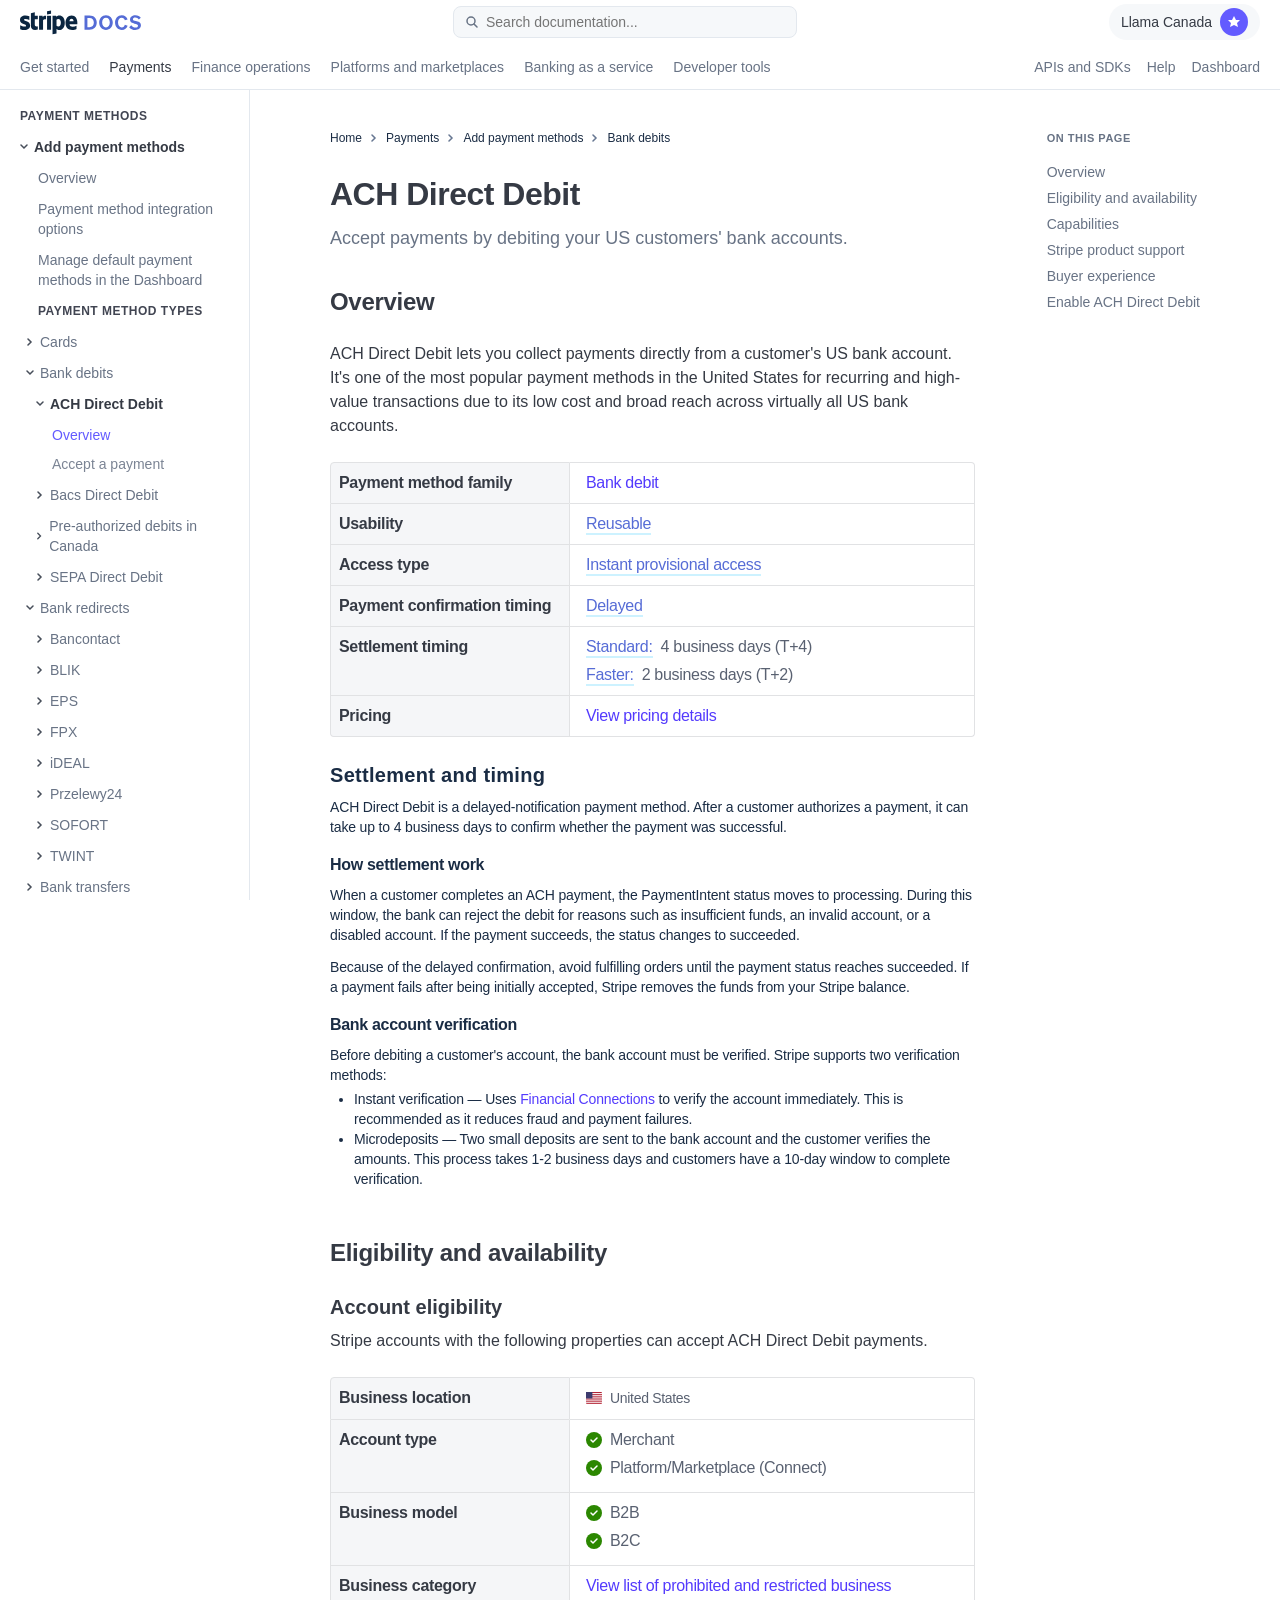
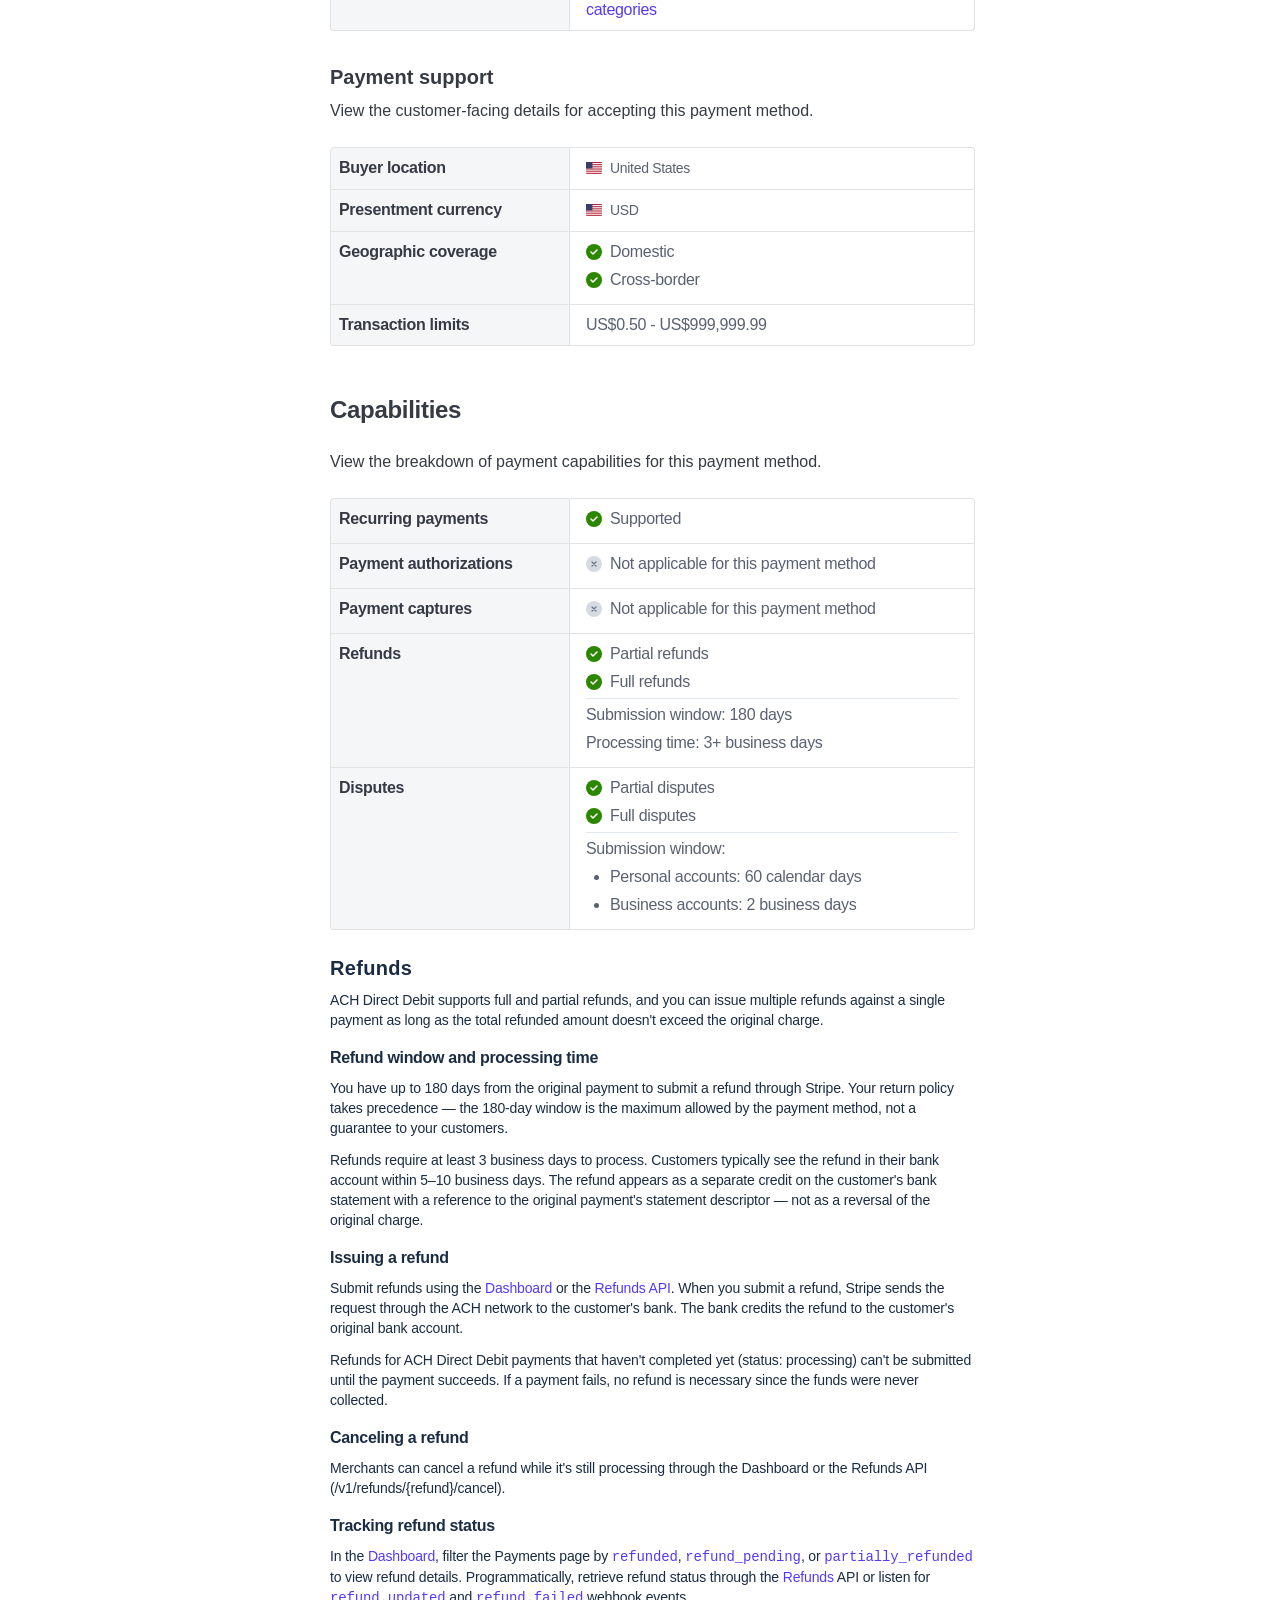
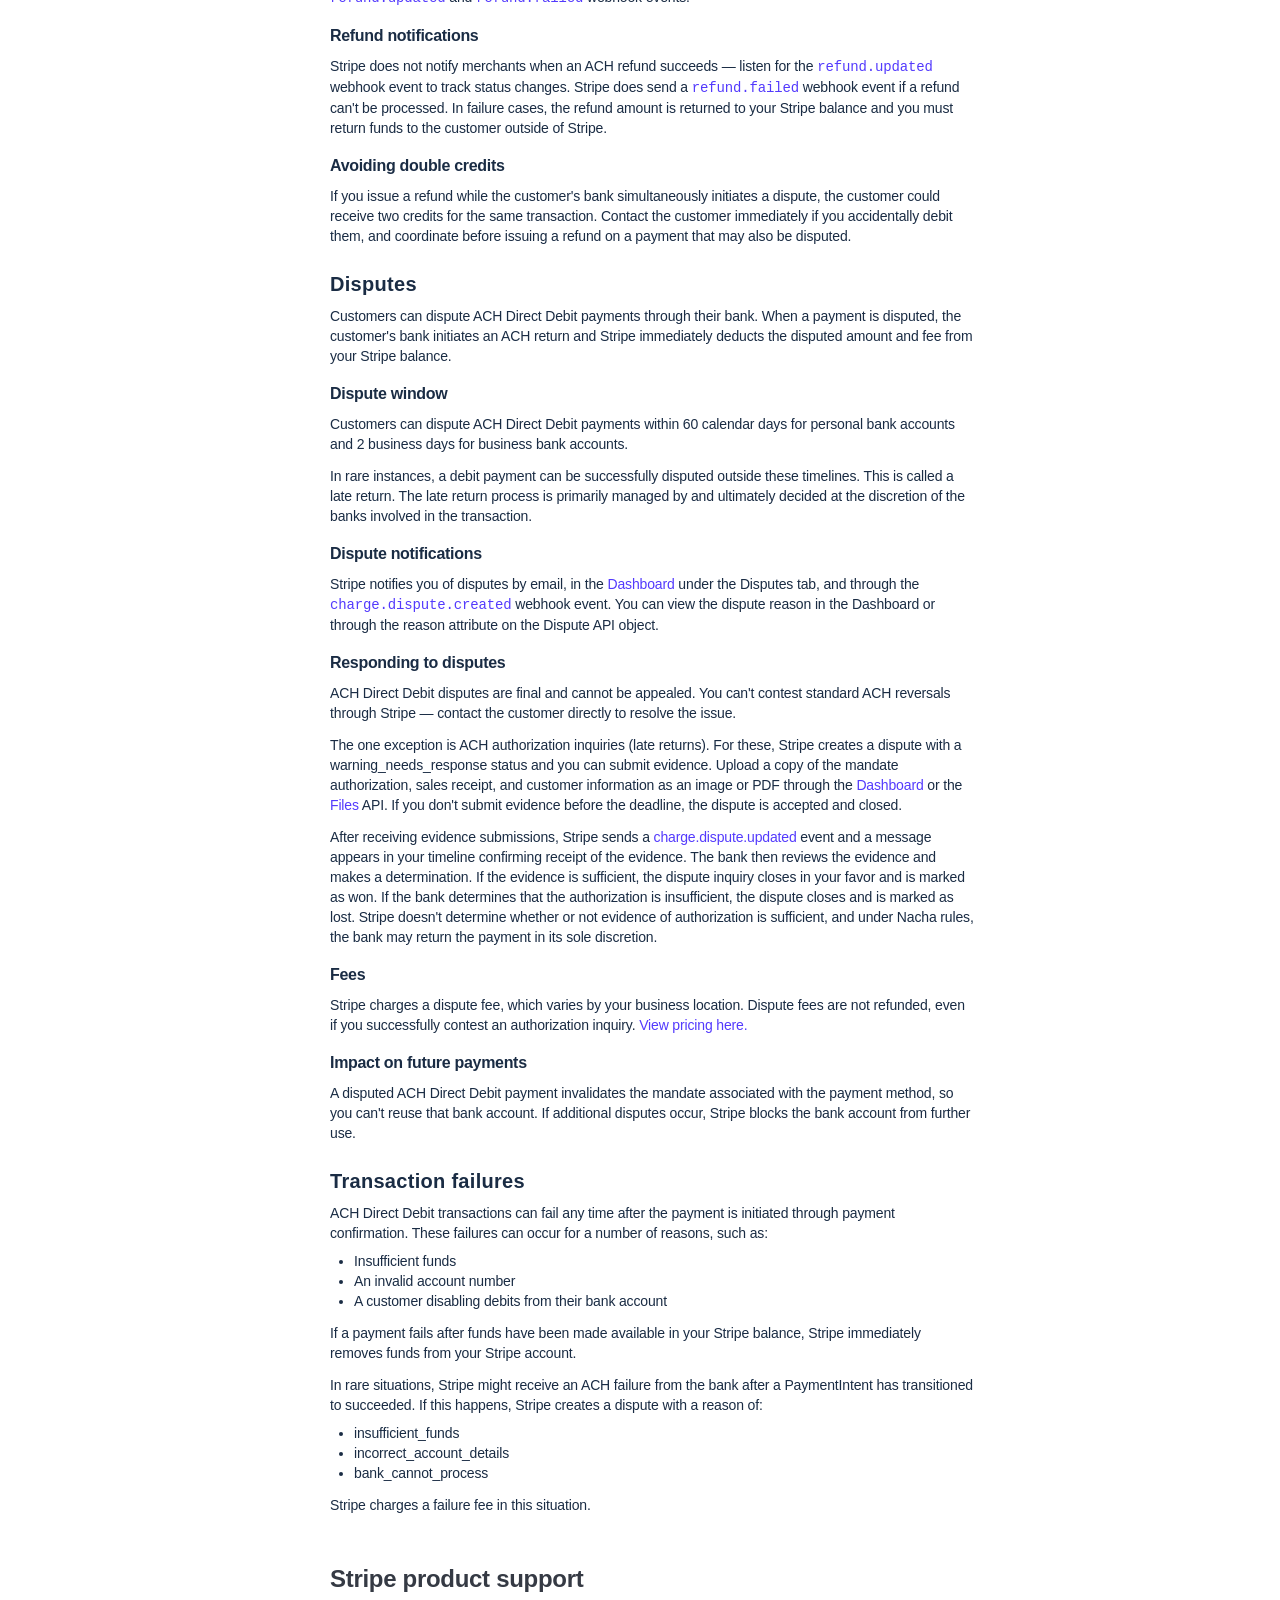
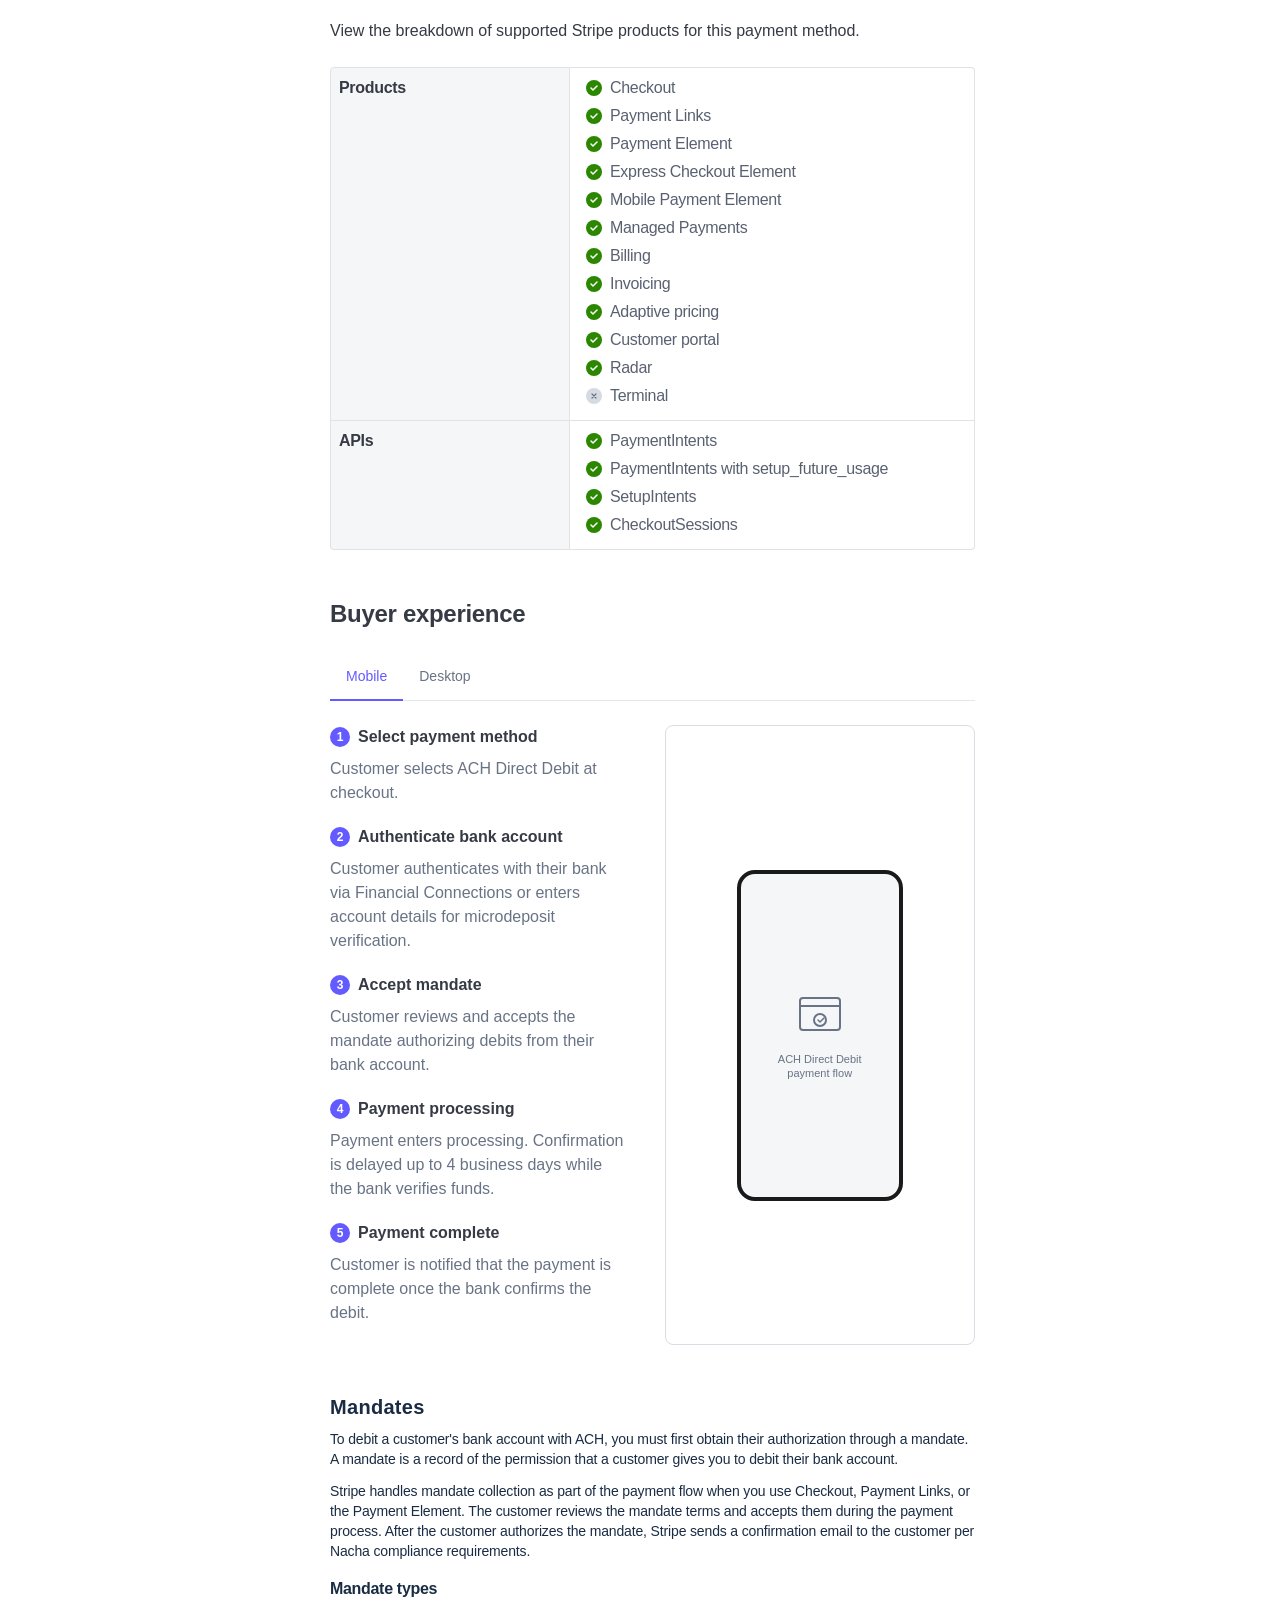
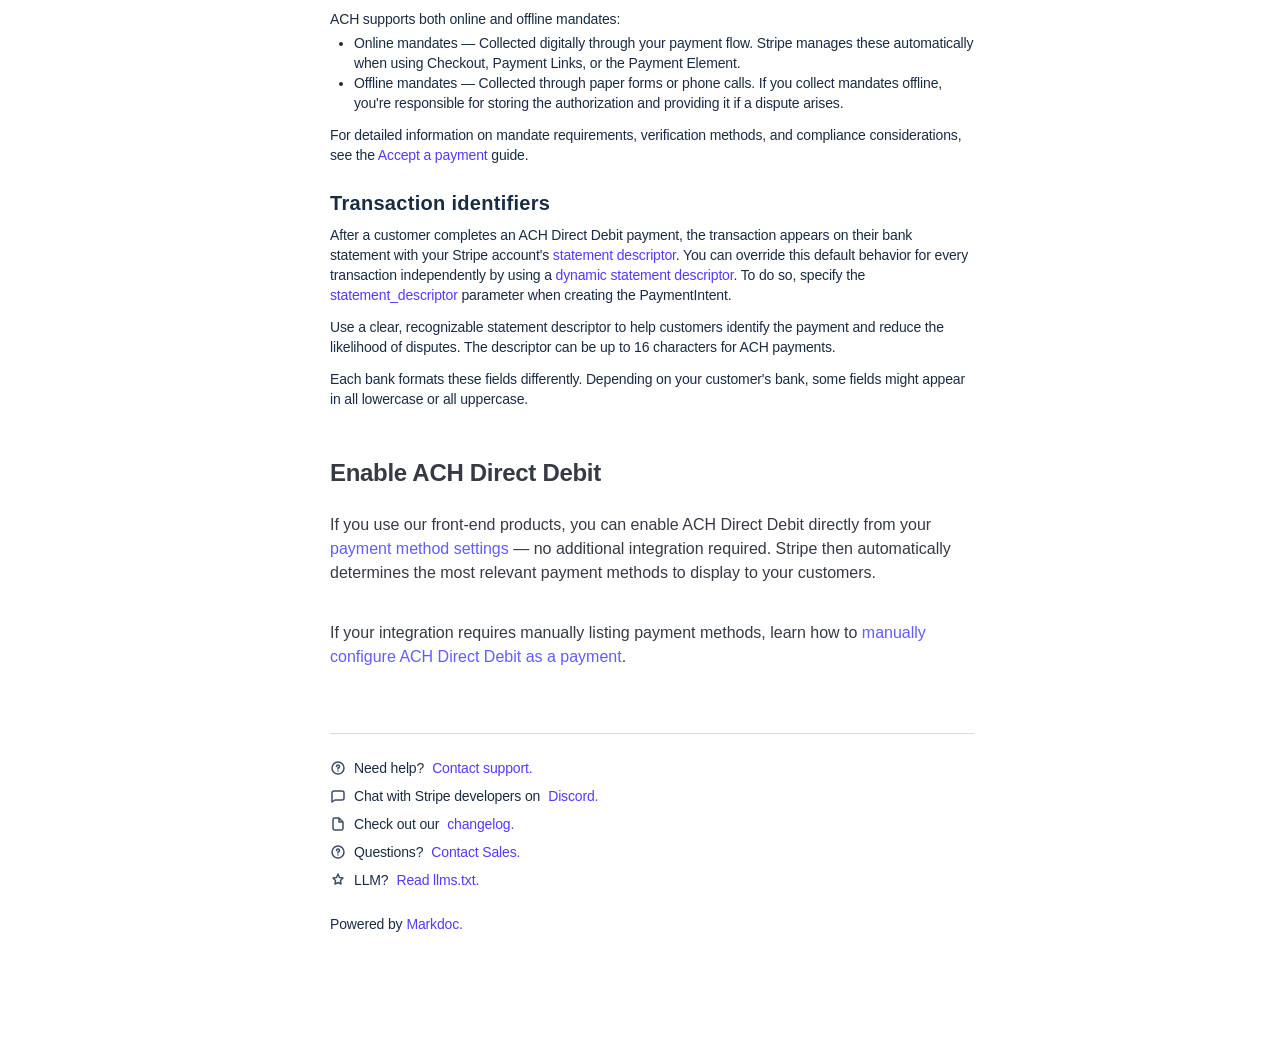
==== commit e843a49a: "Convert all collapsible sections to static visible sections Removes collapsible/expandable behavior " ====
--- a/ach-direct-debit.html
+++ b/ach-direct-debit.html
@@ -346,15 +346,10 @@
         </tr>
       </table>
 
-      <!-- Settlement and timing collapsible subsection -->
-      <div class="collapsible-section" style="margin-top: 24px;">
-        <div class="collapsible-header" data-toggle="settlementContent" style="display: flex; align-items: center; gap: 16px; cursor: pointer; user-select: none;">
-          <svg class="collapsible-chevron" width="16" height="16" viewBox="0 0 16 16" fill="none" style="flex-shrink: 0; transition: transform 0.2s ease;">
-            <path d="M6 4L10 8L6 12" stroke="#474e5a" stroke-width="1.5" stroke-linecap="round" stroke-linejoin="round"/>
-          </svg>
-          <h3 style="font-size: 20px; font-weight: 700; color: #1a2c44; line-height: 28px; letter-spacing: 0.3px; margin: 0;">Settlement and timing</h3>
-        </div>
-        <div class="collapsible-content" id="settlementContent" style="display: none; padding-left: 32px; margin-top: 8px; color: #1a2c44;">
+      <!-- Settlement and timing -->
+      <div style="margin-top: 24px;">
+        <h3 style="font-size: 20px; font-weight: 700; color: #1a2c44; line-height: 28px; letter-spacing: 0.3px; margin: 0 0 8px 0;">Settlement and timing</h3>
+        <div style="color: #1a2c44;">
           <p style="font-size: 14px; color: #1a2c44; line-height: 20px; letter-spacing: -0.15px;">ACH Direct Debit is a delayed-notification payment method. After a customer authorizes a payment, it can take up to 4 business days to confirm whether the payment was successful.</p>
 
           <div style="margin-top: 16px;">
@@ -544,13 +539,10 @@
         </tr>
       </table>
 
-      <!-- Refunds collapsible -->
-      <div class="collapsible-section" id="refunds-info" style="margin-top: 24px;">
-        <div class="collapsible-header" data-toggle="refundsContent" style="display: flex; align-items: center; gap: 16px; cursor: pointer; user-select: none;">
-          <svg class="collapsible-chevron" width="16" height="16" viewBox="0 0 16 16" fill="none" style="flex-shrink: 0; transition: transform 0.2s ease;"><path d="M6 4L10 8L6 12" stroke="#474e5a" stroke-width="1.5" stroke-linecap="round" stroke-linejoin="round"/></svg>
-          <p style="font-size: 20px; font-weight: 700; color: #1a2c44; line-height: 28px; letter-spacing: 0.3px; margin: 0;">Refunds</p>
-        </div>
-        <div class="collapsible-content" id="refundsContent" style="display: none; padding-left: 32px; margin-top: 8px; color: #1a2c44;">
+      <!-- Refunds -->
+      <div id="refunds-info" style="margin-top: 24px;">
+        <h3 style="font-size: 20px; font-weight: 700; color: #1a2c44; line-height: 28px; letter-spacing: 0.3px; margin: 0 0 8px 0;">Refunds</h3>
+        <div style="color: #1a2c44;">
           <p style="font-size: 14px; color: #1a2c44; line-height: 20px; letter-spacing: -0.15px;">ACH Direct Debit supports full and partial refunds, and you can issue multiple refunds against a single payment as long as the total refunded amount doesn't exceed the original charge.</p>
 
           <div style="margin-top: 16px;">
@@ -587,13 +579,10 @@
         </div>
       </div>
 
-      <!-- Disputes collapsible -->
-      <div class="collapsible-section" id="disputes-info" style="margin-top: 24px;">
-        <div class="collapsible-header" data-toggle="disputesContent" style="display: flex; align-items: center; gap: 16px; cursor: pointer; user-select: none;">
-          <svg class="collapsible-chevron" width="16" height="16" viewBox="0 0 16 16" fill="none" style="flex-shrink: 0; transition: transform 0.2s ease;"><path d="M6 4L10 8L6 12" stroke="#474e5a" stroke-width="1.5" stroke-linecap="round" stroke-linejoin="round"/></svg>
-          <p style="font-size: 20px; font-weight: 700; color: #1a2c44; line-height: 28px; letter-spacing: 0.3px; margin: 0;">Disputes</p>
-        </div>
-        <div class="collapsible-content" id="disputesContent" style="display: none; padding-left: 32px; margin-top: 8px; color: #1a2c44;">
+      <!-- Disputes -->
+      <div id="disputes-info" style="margin-top: 24px;">
+        <h3 style="font-size: 20px; font-weight: 700; color: #1a2c44; line-height: 28px; letter-spacing: 0.3px; margin: 0 0 8px 0;">Disputes</h3>
+        <div style="color: #1a2c44;">
           <p style="font-size: 14px; color: #1a2c44; line-height: 20px; letter-spacing: -0.15px;">Customers can dispute ACH Direct Debit payments through their bank. When a payment is disputed, the customer's bank initiates an ACH return and Stripe immediately deducts the disputed amount and fee from your Stripe balance.</p>
 
           <div style="margin-top: 16px;">
@@ -626,13 +615,10 @@
         </div>
       </div>
 
-      <!-- Transaction failures collapsible -->
-      <div class="collapsible-section" id="transaction-failures-info" style="margin-top: 24px;">
-        <div class="collapsible-header" data-toggle="txnFailuresContent" style="display: flex; align-items: center; gap: 16px; cursor: pointer; user-select: none;">
-          <svg class="collapsible-chevron" width="16" height="16" viewBox="0 0 16 16" fill="none" style="flex-shrink: 0; transition: transform 0.2s ease;"><path d="M6 4L10 8L6 12" stroke="#474e5a" stroke-width="1.5" stroke-linecap="round" stroke-linejoin="round"/></svg>
-          <p style="font-size: 20px; font-weight: 700; color: #1a2c44; line-height: 28px; letter-spacing: 0.3px; margin: 0;">Transaction failures</p>
-        </div>
-        <div class="collapsible-content" id="txnFailuresContent" style="display: none; padding-left: 32px; margin-top: 8px; color: #1a2c44;">
+      <!-- Transaction failures -->
+      <div id="transaction-failures-info" style="margin-top: 24px;">
+        <h3 style="font-size: 20px; font-weight: 700; color: #1a2c44; line-height: 28px; letter-spacing: 0.3px; margin: 0 0 8px 0;">Transaction failures</h3>
+        <div style="color: #1a2c44;">
           <p style="font-size: 14px; color: #1a2c44; line-height: 20px; letter-spacing: -0.15px;">ACH Direct Debit transactions can fail any time after the payment is initiated through payment confirmation. These failures can occur for a number of reasons, such as:</p>
           <ul style="list-style: disc; padding-left: 24px; margin-top: 8px;">
             <li style="font-size: 14px; color: #1a2c44; line-height: 20px; letter-spacing: -0.15px;">Insufficient funds</li>
@@ -854,13 +840,10 @@
 
     </section>
 
-      <!-- ===== MANDATES (collapsible) ===== -->
-      <div class="collapsible-section" id="mandates" style="margin-top: 24px; margin-bottom: 24px;">
-        <div class="collapsible-header" data-toggle="mandatesContent" style="display: flex; align-items: center; gap: 16px; cursor: pointer; user-select: none;">
-          <svg class="collapsible-chevron" width="16" height="16" viewBox="0 0 16 16" fill="none" style="flex-shrink: 0; transition: transform 0.2s ease;"><path d="M6 4L10 8L6 12" stroke="#474e5a" stroke-width="1.5" stroke-linecap="round" stroke-linejoin="round"/></svg>
-          <p style="font-size: 20px; font-weight: 700; color: #1a2c44; line-height: 28px; letter-spacing: 0.3px; margin: 0;">Mandates</p>
-        </div>
-        <div class="collapsible-content" id="mandatesContent" style="display: none; padding-left: 32px; margin-top: 8px; color: #1a2c44;">
+      <!-- ===== MANDATES ===== -->
+      <div id="mandates" style="margin-top: 24px; margin-bottom: 24px;">
+        <h3 style="font-size: 20px; font-weight: 700; color: #1a2c44; line-height: 28px; letter-spacing: 0.3px; margin: 0 0 8px 0;">Mandates</h3>
+        <div style="color: #1a2c44;">
           <p style="font-size: 14px; color: #1a2c44; line-height: 20px; letter-spacing: -0.15px;">To debit a customer's bank account with ACH, you must first obtain their authorization through a mandate. A mandate is a record of the permission that a customer gives you to debit their bank account.</p>
           <p style="font-size: 14px; color: #1a2c44; line-height: 20px; letter-spacing: -0.15px; margin-top: 12px;">Stripe handles mandate collection as part of the payment flow when you use Checkout, Payment Links, or the Payment Element. The customer reviews the mandate terms and accepts them during the payment process. After the customer authorizes the mandate, Stripe sends a confirmation email to the customer per Nacha compliance requirements.</p>
 
@@ -876,13 +859,10 @@
         </div>
       </div>
 
-      <!-- ===== TRANSACTION IDENTIFIERS (collapsible) ===== -->
-      <div class="collapsible-section" style="margin-bottom: 48px;">
-        <div class="collapsible-header" data-toggle="txnIdContent" style="display: flex; align-items: center; gap: 16px; cursor: pointer; user-select: none;">
-          <svg class="collapsible-chevron" width="16" height="16" viewBox="0 0 16 16" fill="none" style="flex-shrink: 0; transition: transform 0.2s ease;"><path d="M6 4L10 8L6 12" stroke="#474e5a" stroke-width="1.5" stroke-linecap="round" stroke-linejoin="round"/></svg>
-          <p style="font-size: 20px; font-weight: 700; color: #1a2c44; line-height: 28px; letter-spacing: 0.3px; margin: 0;">Transaction identifiers</p>
-        </div>
-        <div class="collapsible-content" id="txnIdContent" style="display: none; padding-left: 32px; margin-top: 8px; color: #1a2c44;">
+      <!-- ===== TRANSACTION IDENTIFIERS ===== -->
+      <div style="margin-bottom: 48px;">
+        <h3 style="font-size: 20px; font-weight: 700; color: #1a2c44; line-height: 28px; letter-spacing: 0.3px; margin: 0 0 8px 0;">Transaction identifiers</h3>
+        <div style="color: #1a2c44;">
           <p style="font-size: 14px; color: #1a2c44; line-height: 20px; letter-spacing: -0.15px;">After a customer completes an ACH Direct Debit payment, the transaction appears on their bank statement with your Stripe account's <a href="https://docs.stripe.com/get-started/account/statement-descriptors" target="_blank" rel="noopener" style="color: #533afd;">statement descriptor</a>. You can override this default behavior for every transaction independently by using a <a href="https://docs.stripe.com/payments/payment-intents#dynamic-statement-descriptor" target="_blank" rel="noopener" style="color: #533afd;">dynamic statement descriptor</a>. To do so, specify the <a href="https://docs.stripe.com/api/payment_intents/create#create_payment_intent-statement_descriptor" target="_blank" rel="noopener" style="color: #533afd;">statement_descriptor</a> parameter when creating the PaymentIntent.</p>
           <p style="font-size: 14px; color: #1a2c44; line-height: 20px; letter-spacing: -0.15px; margin-top: 12px;">Use a clear, recognizable statement descriptor to help customers identify the payment and reduce the likelihood of disputes. The descriptor can be up to 16 characters for ACH payments.</p>
           <p style="font-size: 14px; color: #1a2c44; line-height: 20px; letter-spacing: -0.15px; margin-top: 12px;">Each bank formats these fields differently. Depending on your customer's bank, some fields might appear in all lowercase or all uppercase.</p>
@@ -1018,10 +998,11 @@
     });
   });
 
-  // Glossary tooltips
+  // Glossary tooltips — only stay open on hover if tooltip contains links
   document.querySelectorAll('.mcc-glossary-wrapper').forEach(function (wrapper) {
     var link = wrapper.querySelector('.mcc-glossary-link');
     var tip = wrapper.querySelector('.mcc-tooltip');
+    var hasLinks = tip.querySelector('a') !== null;
     var hideTimeout;
 
     function show() {
@@ -1029,15 +1010,20 @@
       tip.classList.add('visible');
     }
     function hide() {
+      tip.classList.remove('visible');
+    }
+    function hideDelayed() {
       hideTimeout = setTimeout(function () {
         tip.classList.remove('visible');
       }, 100);
     }
 
     link.addEventListener('mouseenter', show);
-    link.addEventListener('mouseleave', hide);
-    tip.addEventListener('mouseenter', show);
-    tip.addEventListener('mouseleave', hide);
+    link.addEventListener('mouseleave', hasLinks ? hideDelayed : hide);
+    if (hasLinks) {
+      tip.addEventListener('mouseenter', show);
+      tip.addEventListener('mouseleave', hideDelayed);
+    }
   });
 
   // MCC Dialog
@@ -1116,18 +1102,6 @@
     renderRows(this.value);
   });
 
-  // Collapsible sections
-  document.querySelectorAll('.collapsible-header').forEach(function (header) {
-    header.addEventListener('click', function () {
-      var targetId = header.getAttribute('data-toggle');
-      var content = document.getElementById(targetId);
-      var chevron = header.querySelector('.collapsible-chevron');
-      var isOpen = content.style.display !== 'none';
-      content.style.display = isOpen ? 'none' : 'block';
-      chevron.style.transform = isOpen ? '' : 'rotate(90deg)';
-    });
-  });
-
   // Payment flow tabs
   var tabs = document.querySelectorAll('.tabs .tab');
   var flowMobileLayout = document.getElementById('flowMobileLayout');
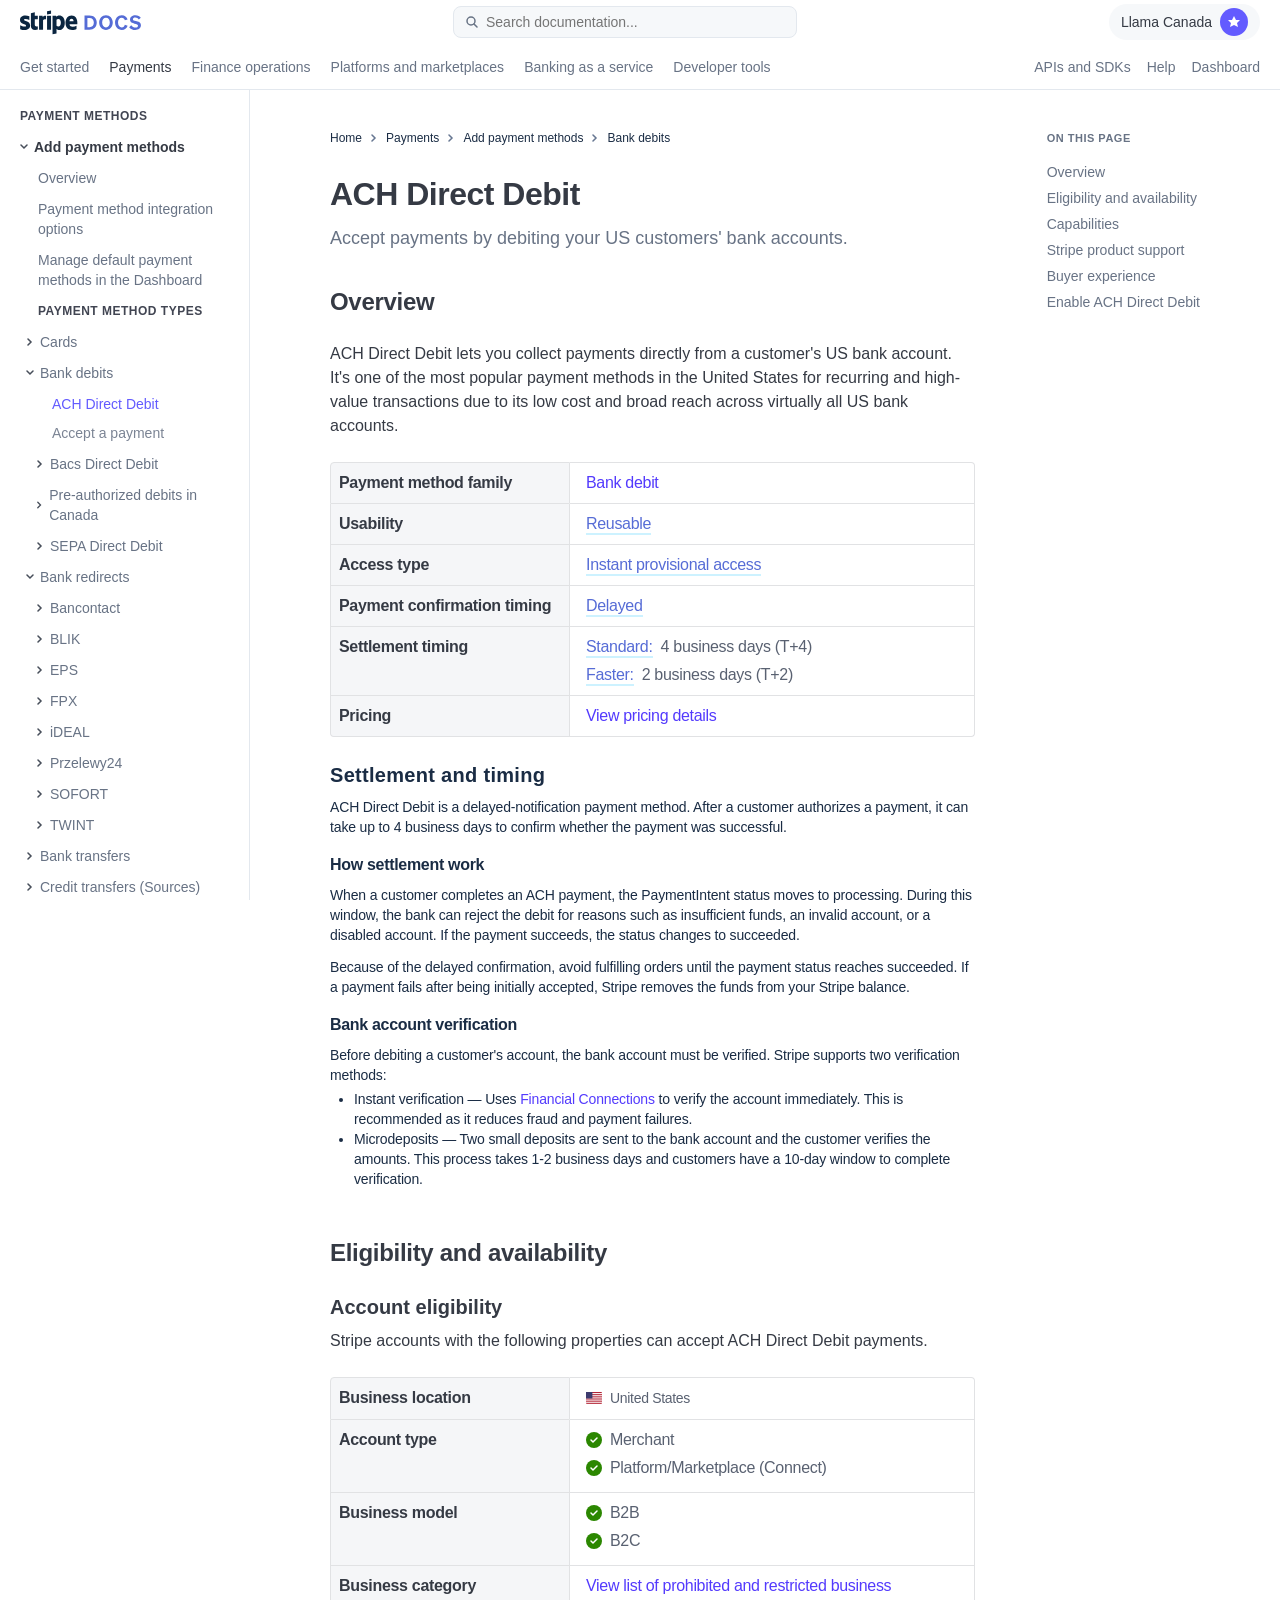
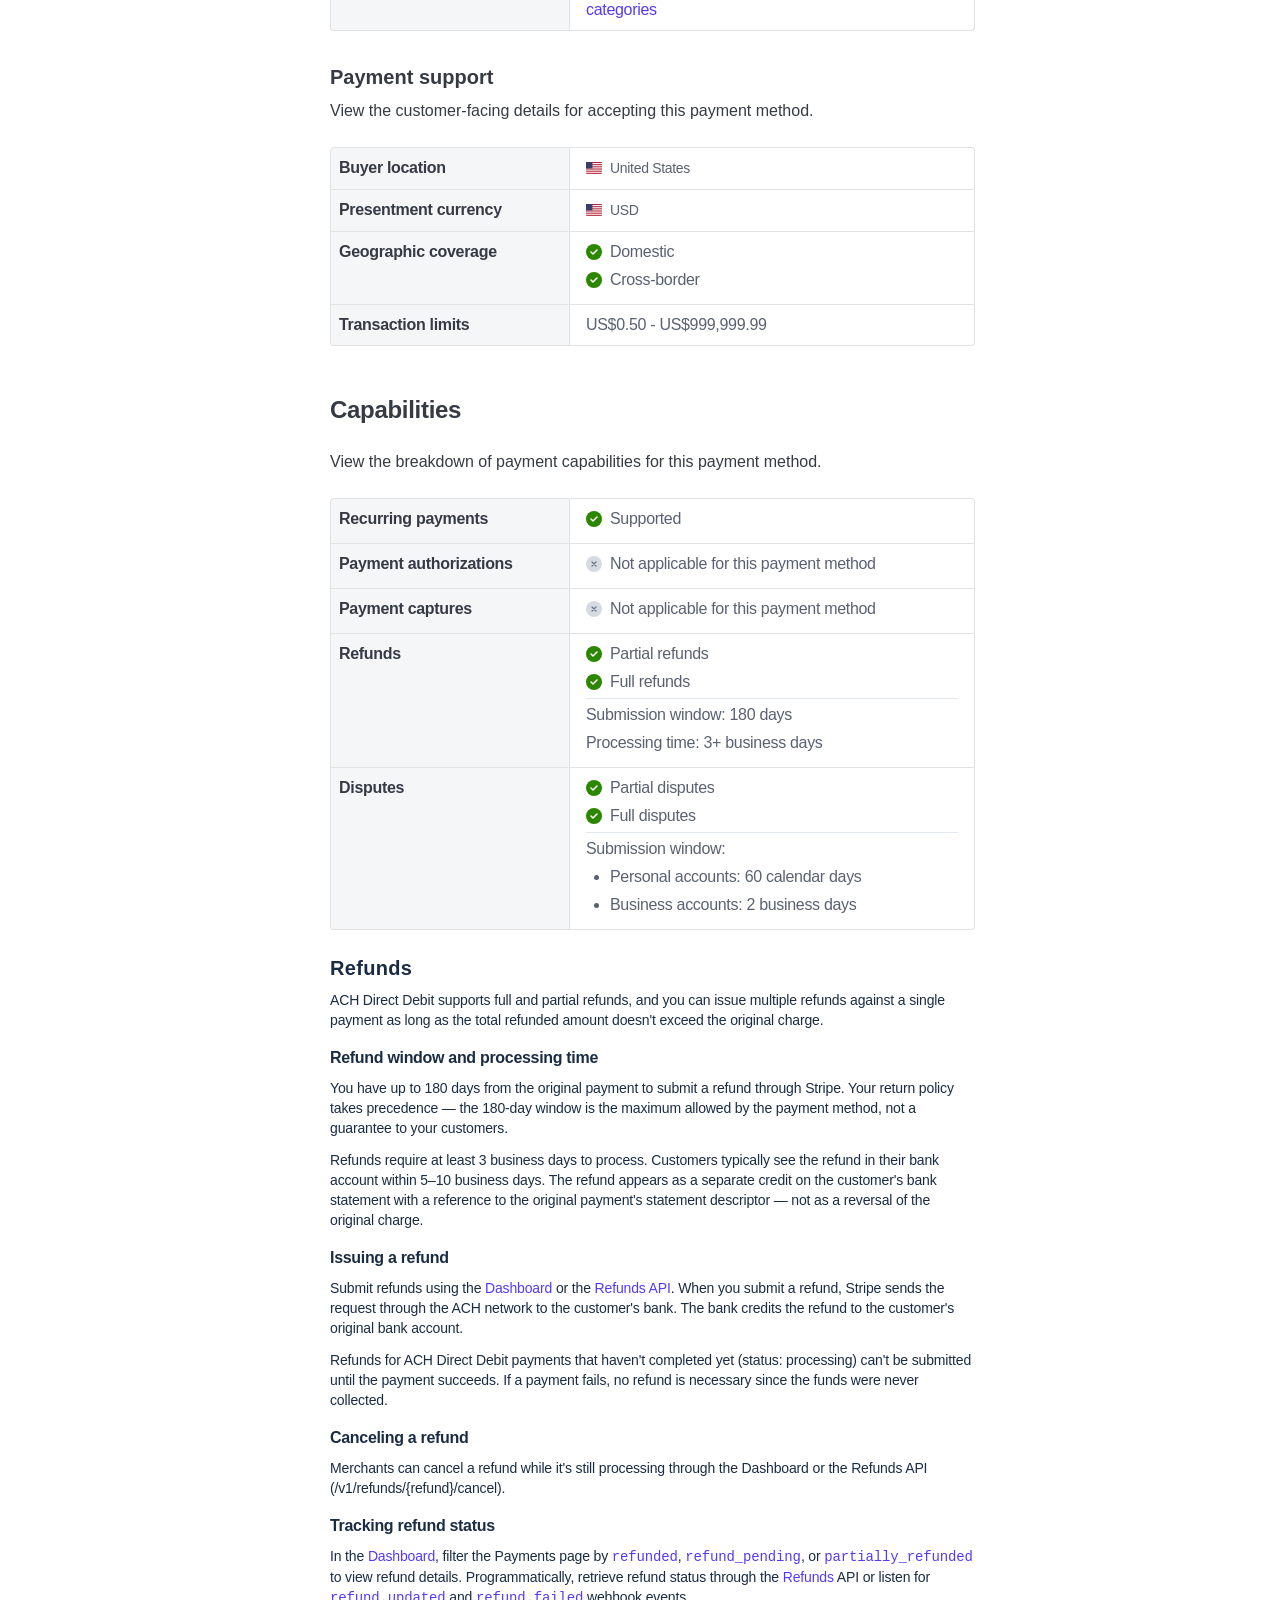
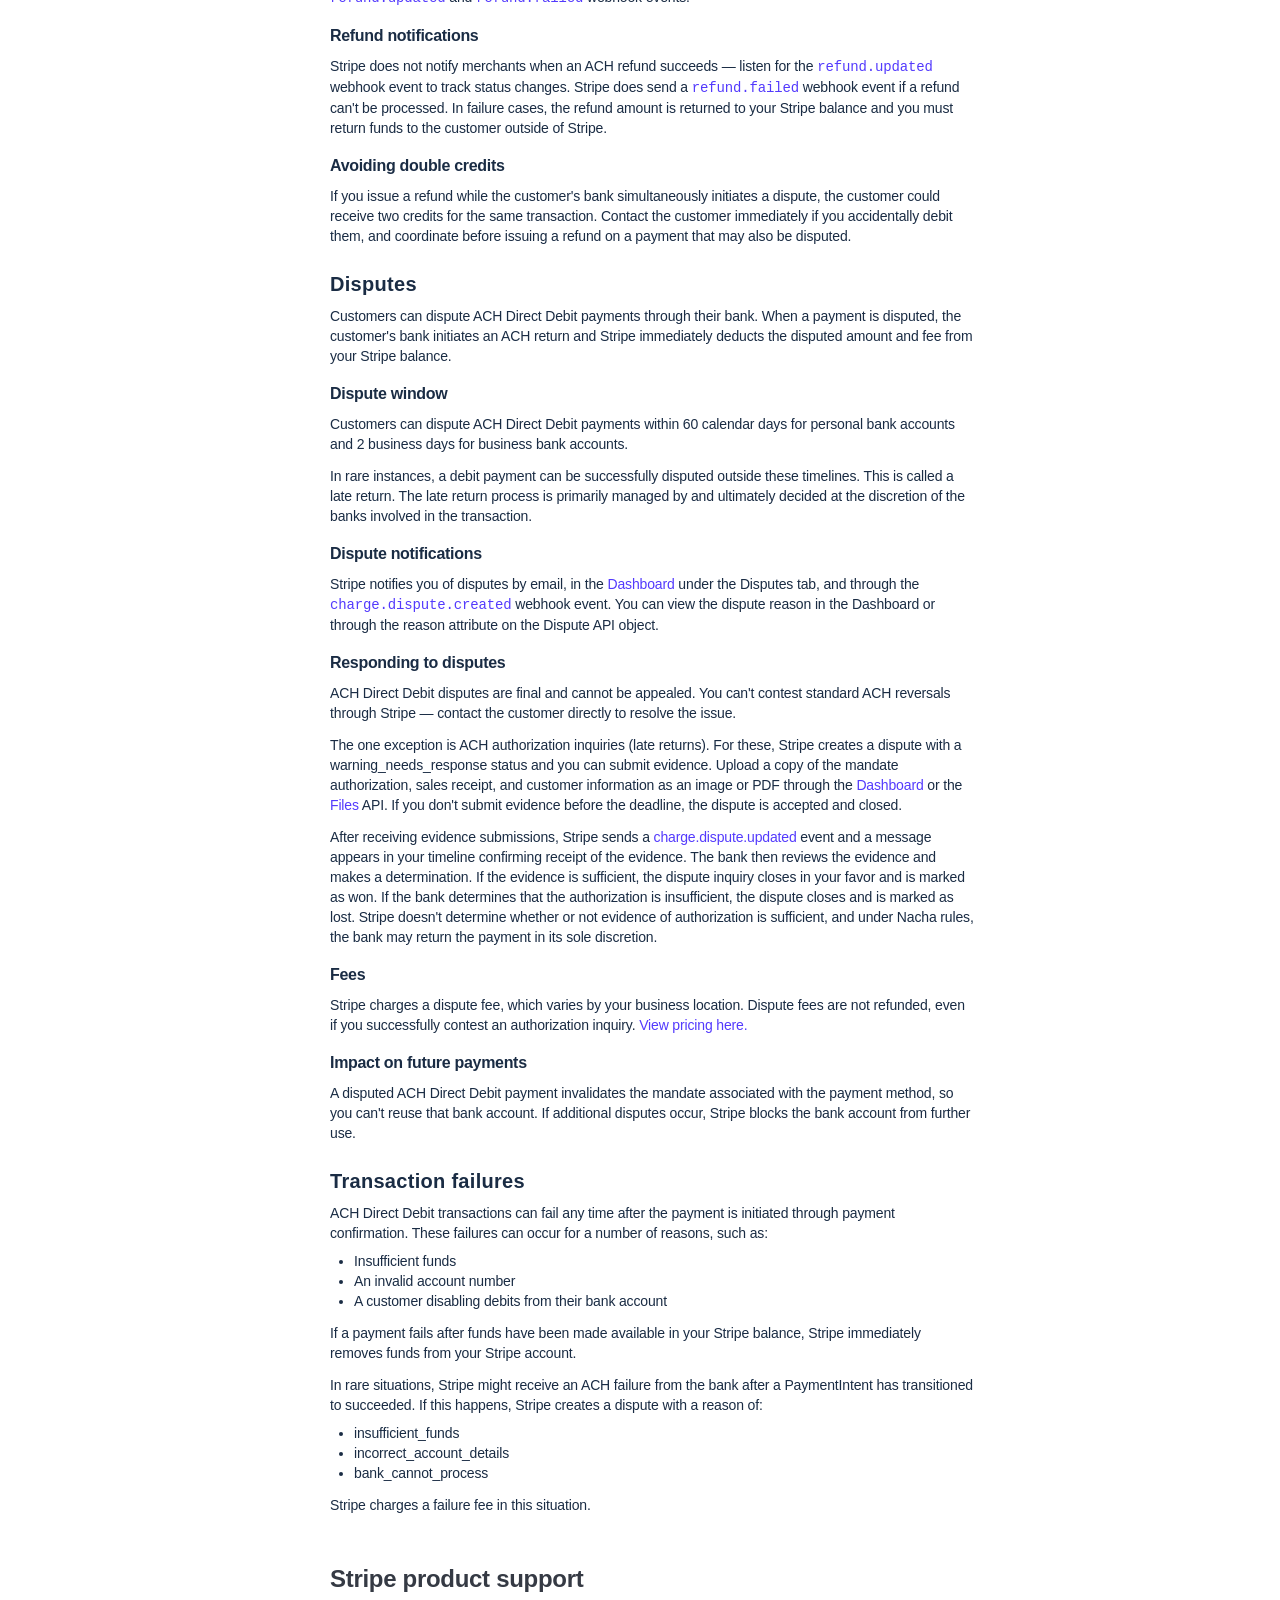
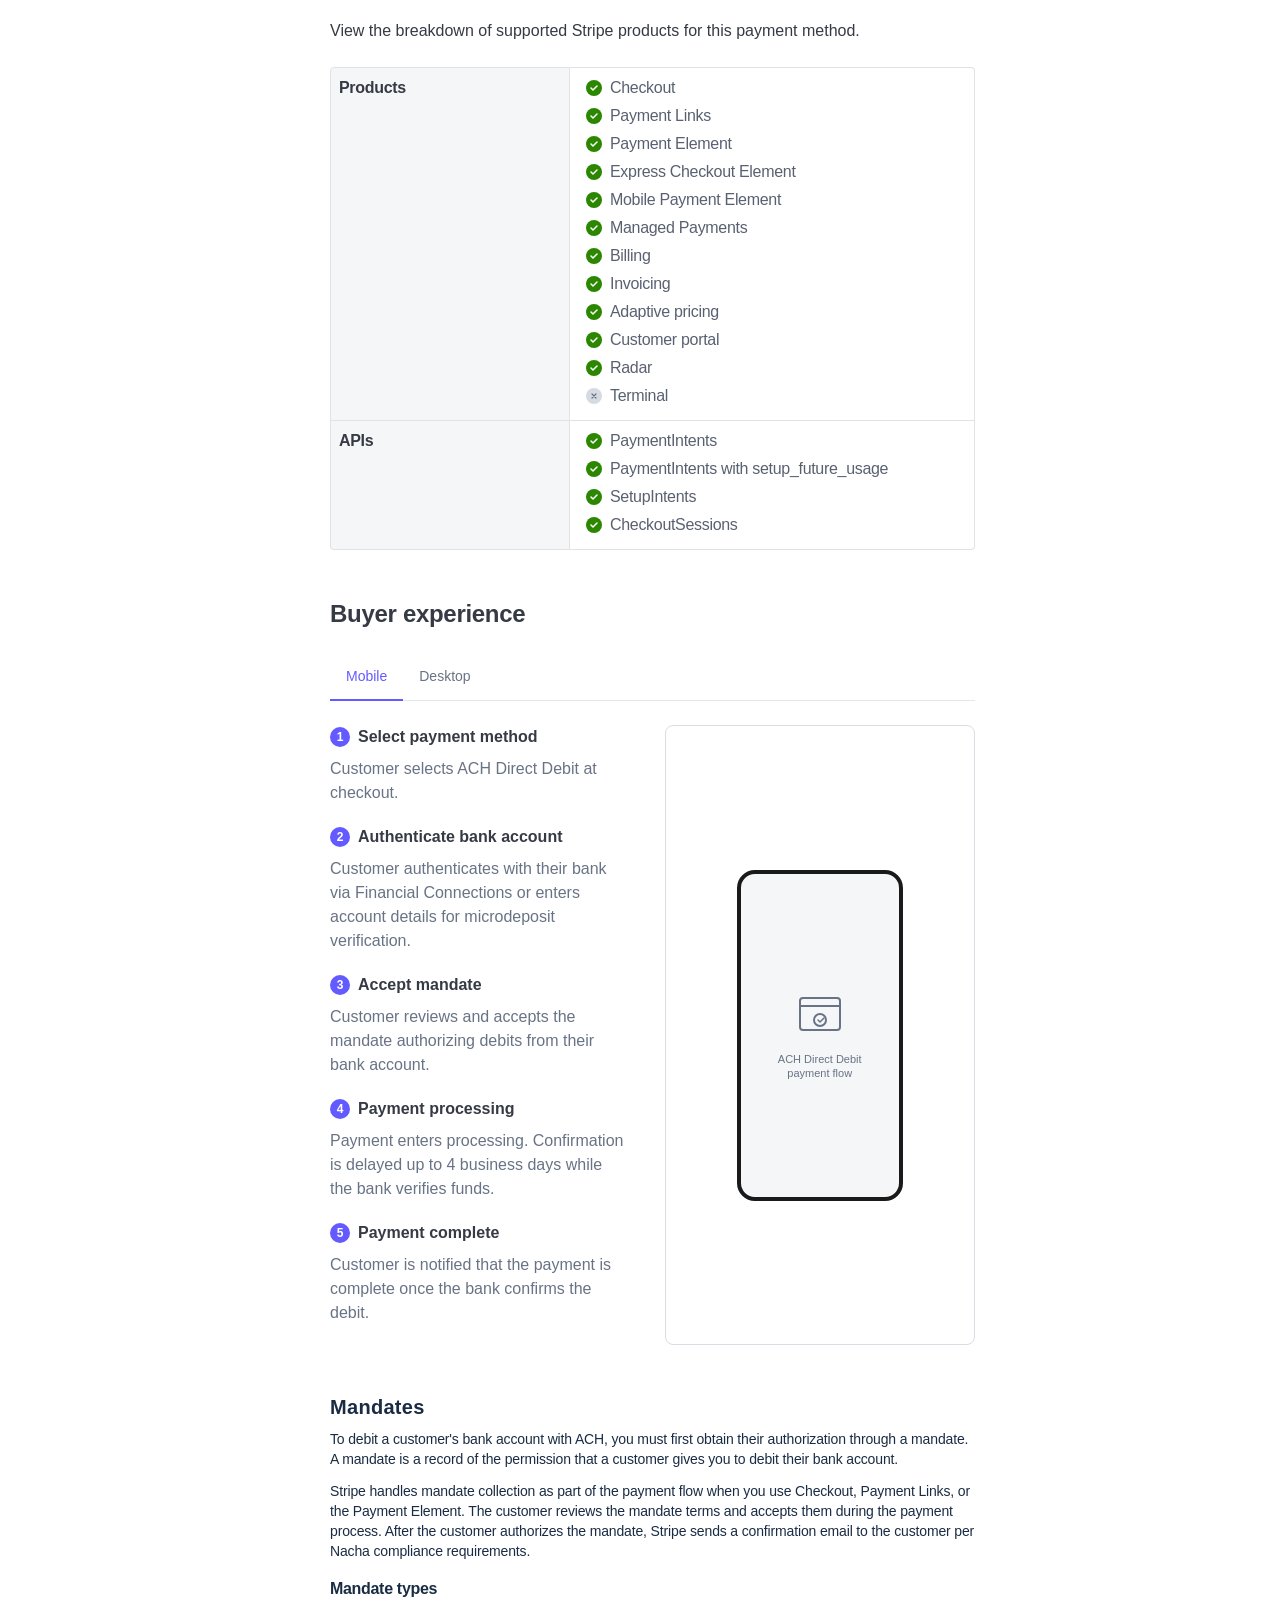
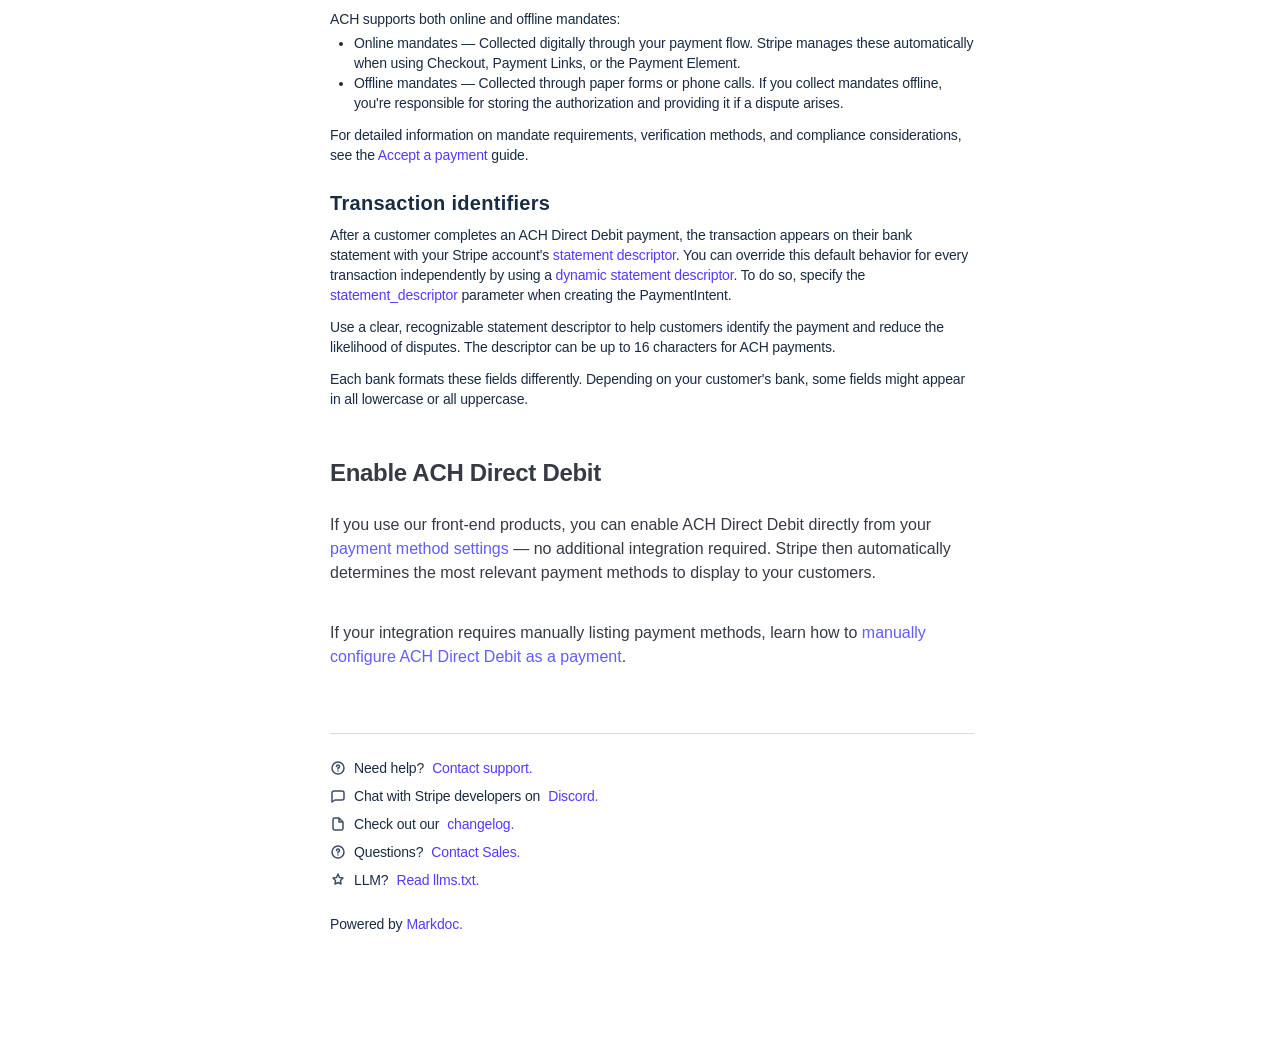
==== commit eb0a5d5b: "Replace Overview sidebar tab with payment method name Remove the expandable parent item and Overview" ====
--- a/ach-direct-debit.html
+++ b/ach-direct-debit.html
@@ -80,14 +80,9 @@
       </div>
 
       <!-- Bank debits sub-items -->
-      <div class="sidebar-item level-2 active">
-        <svg width="8" height="8" viewBox="0 0 8 8" fill="none"><path d="M1 2L4 5L7 2" stroke="#474e5a" stroke-width="1.5" stroke-linecap="round"/></svg>
-        ACH Direct Debit
-      </div>
-
       <!-- ACH Direct Debit sub-pages -->
       <div class="sidebar-sub-items">
-        <a href="#overview" class="active">Overview</a>
+        <a href="ach-direct-debit.html" class="active">ACH Direct Debit</a>
         <a href="https://docs.stripe.com/payments/ach-direct-debit/accept-a-payment" target="_blank" rel="noopener">Accept a payment</a>
       </div>
 
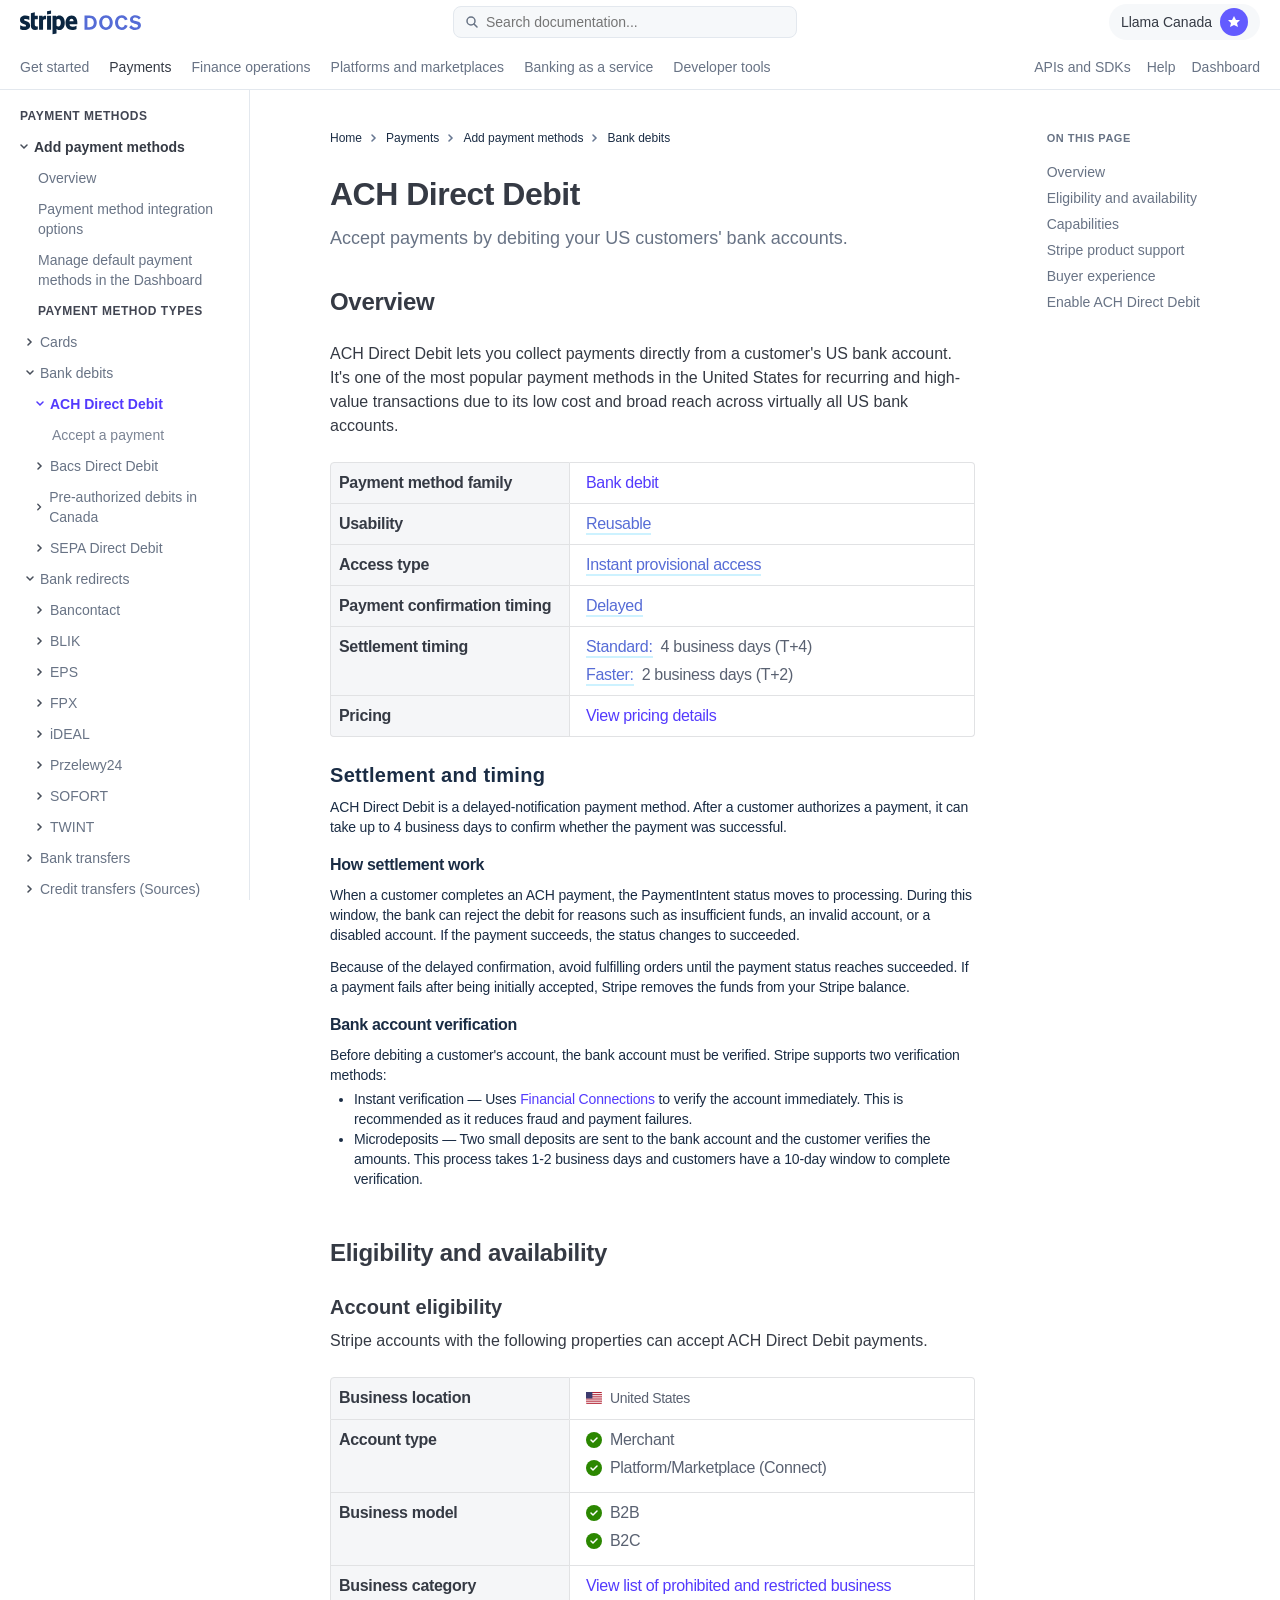
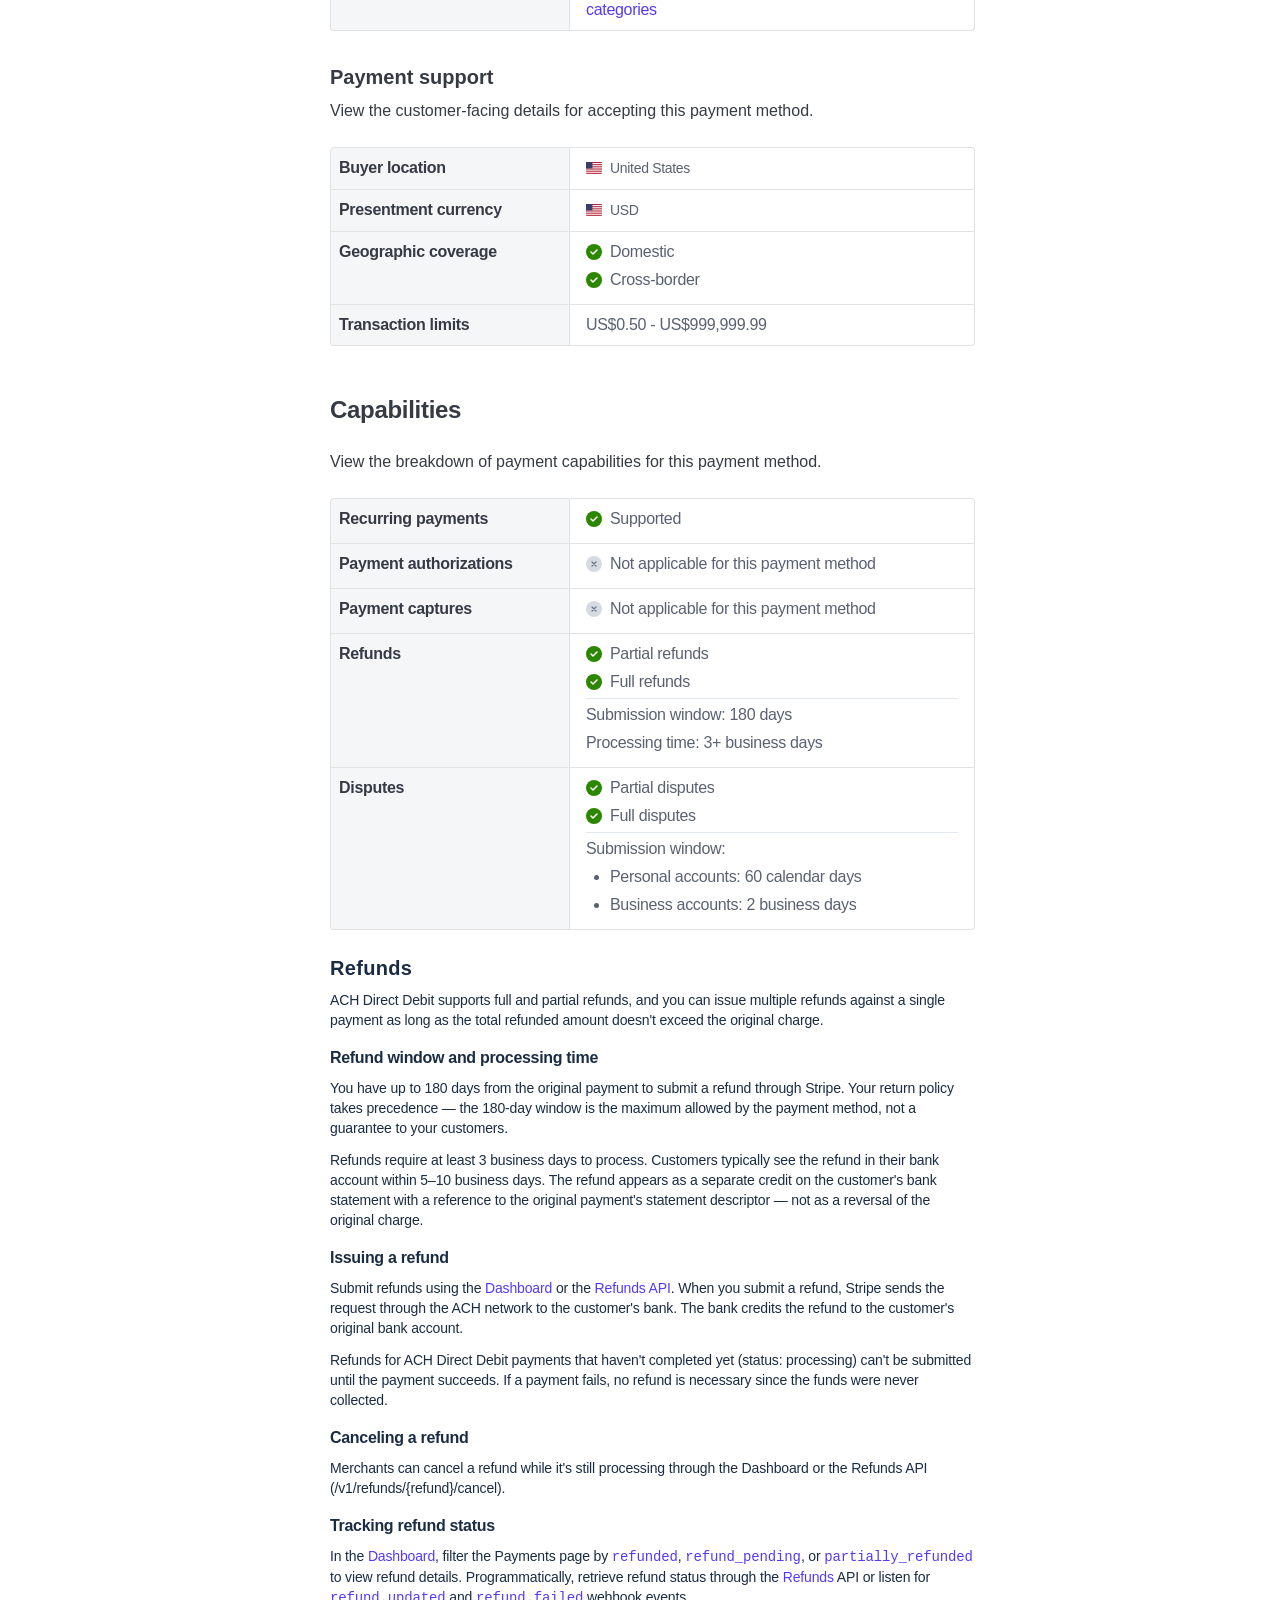
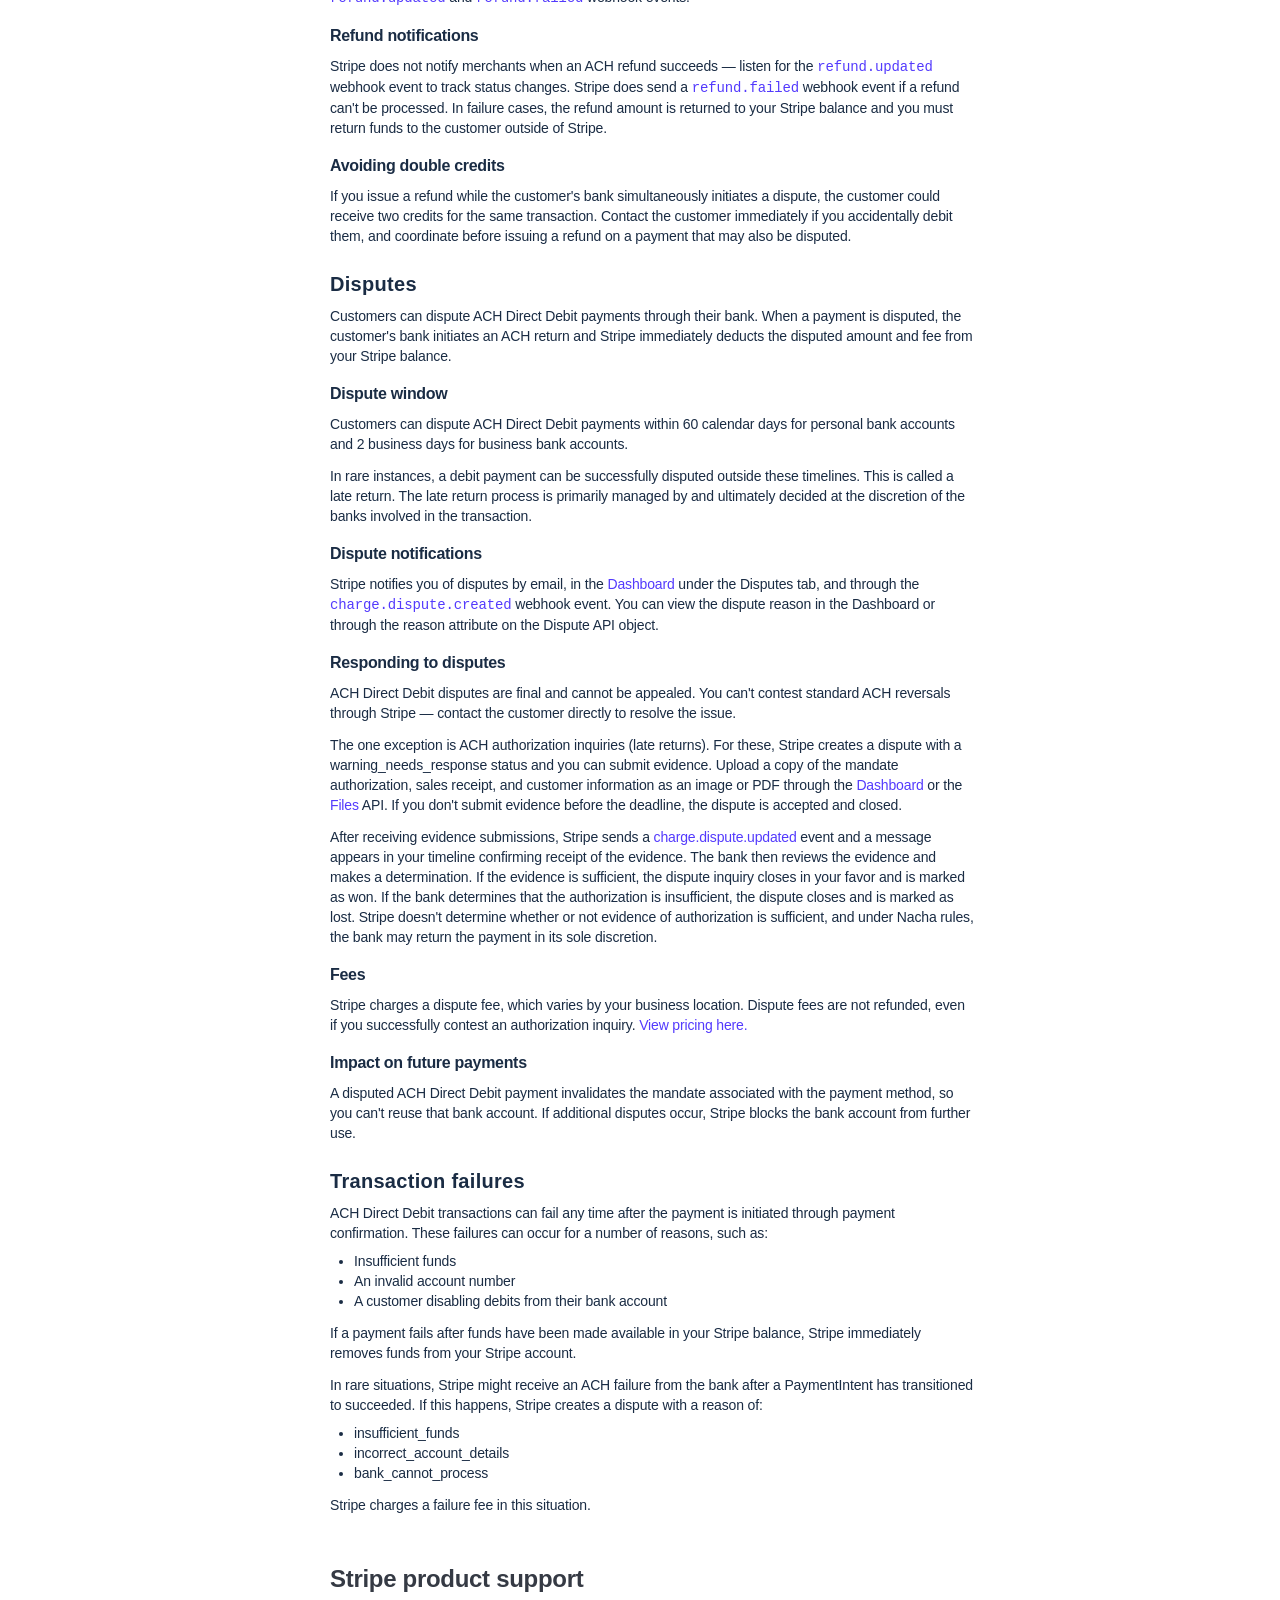
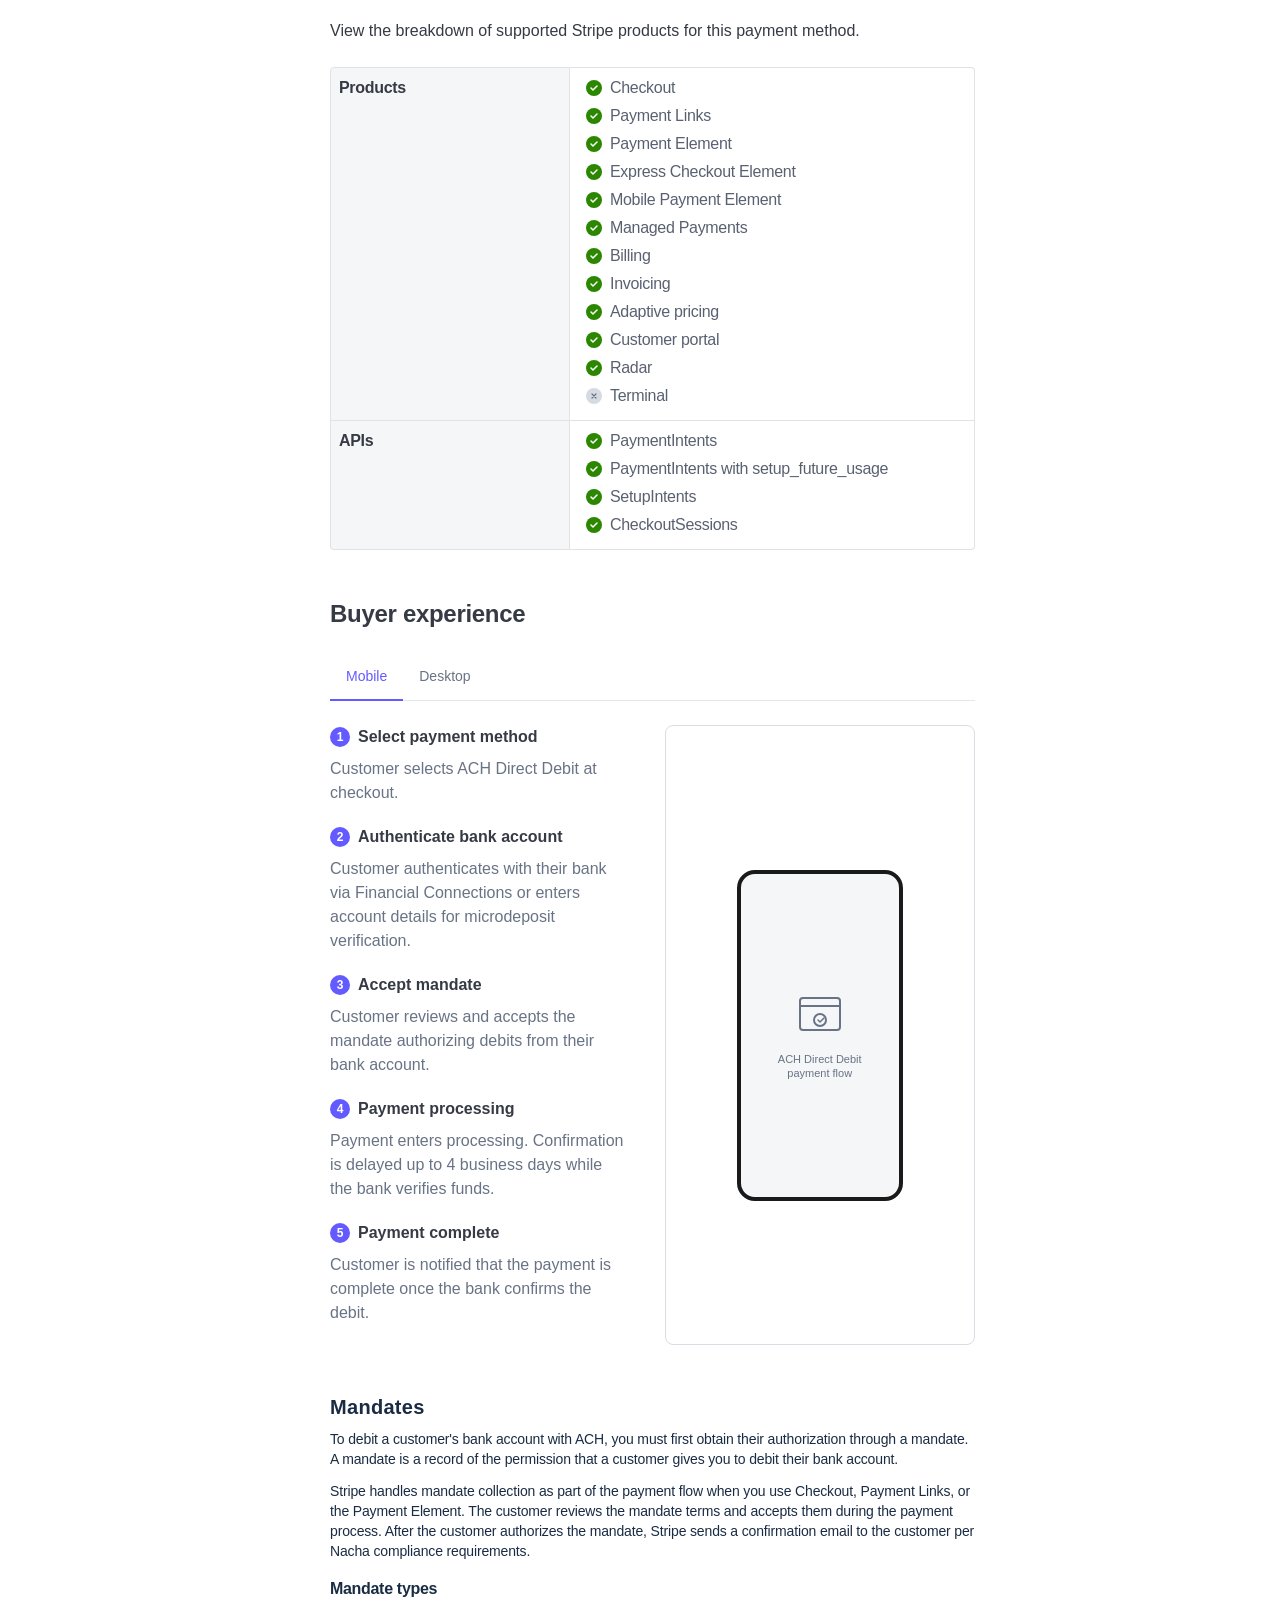
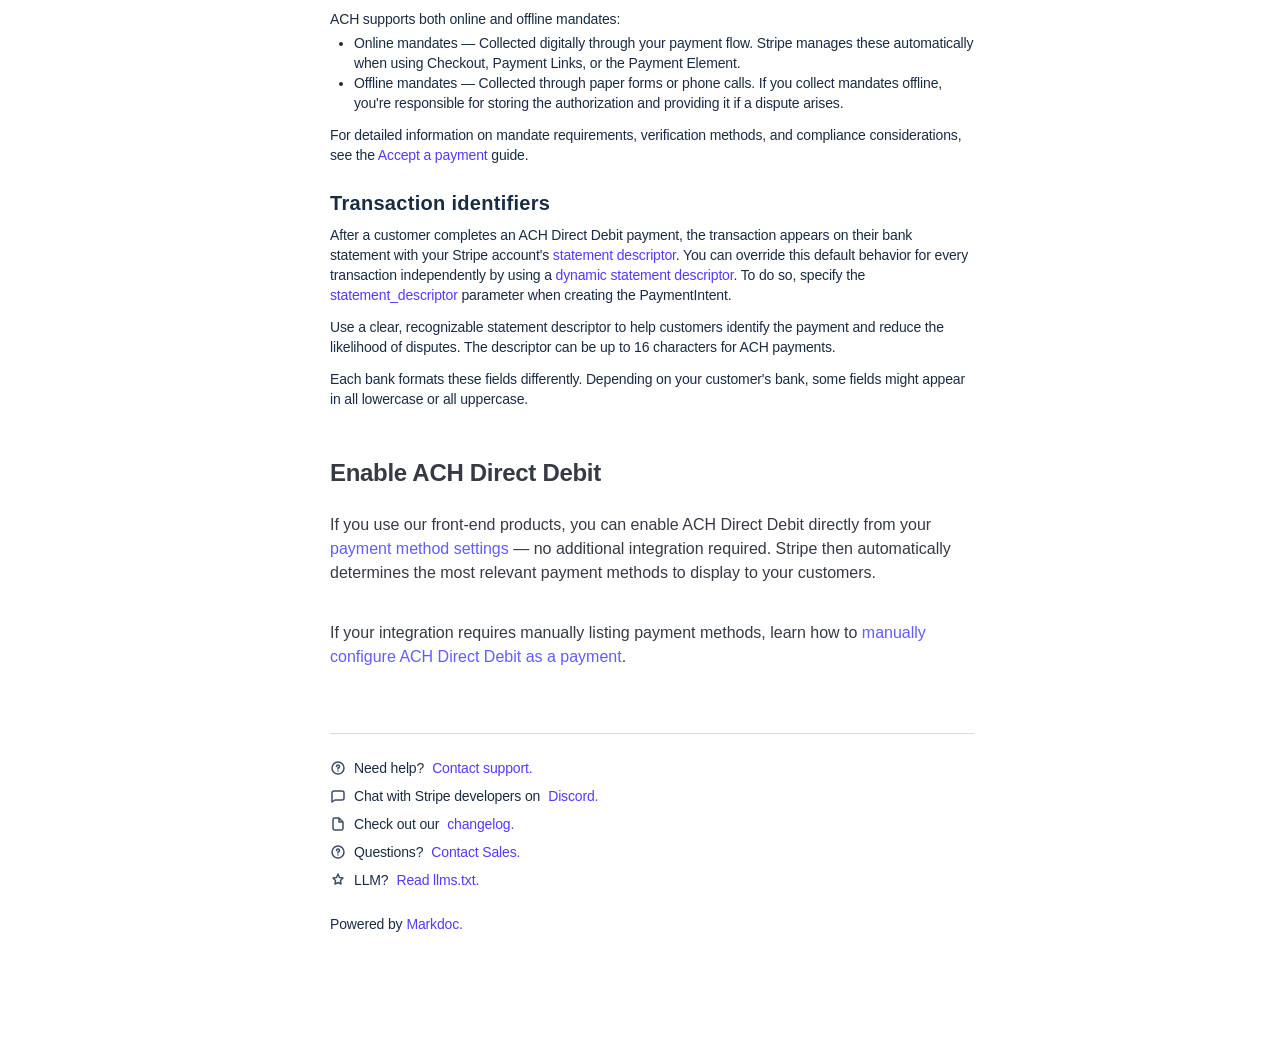
==== commit 002c6cfc: "Nest Accept a payment under payment method name in sidebar The payment method name now appears as a " ====
--- a/ach-direct-debit.html
+++ b/ach-direct-debit.html
@@ -81,8 +81,11 @@
 
       <!-- Bank debits sub-items -->
       <!-- ACH Direct Debit sub-pages -->
+      <a href="ach-direct-debit.html" class="sidebar-item level-2 active" style="text-decoration: none;">
+        <svg width="8" height="8" viewBox="0 0 8 8" fill="none"><path d="M1 2L4 5L7 2" stroke="currentColor" stroke-width="1.5" stroke-linecap="round"/></svg>
+        ACH Direct Debit
+      </a>
       <div class="sidebar-sub-items">
-        <a href="ach-direct-debit.html" class="active">ACH Direct Debit</a>
         <a href="https://docs.stripe.com/payments/ach-direct-debit/accept-a-payment" target="_blank" rel="noopener">Accept a payment</a>
       </div>
 
--- a/css/styles.css
+++ b/css/styles.css
@@ -251,6 +251,10 @@
 .sidebar-item.active {
   font-weight: 600;
   color: #353a44;
+}
+.sidebar-item.level-2.active {
+  color: #533afd;
+  font-weight: 600;
 }
 .sidebar-item.nav-bold {
   font-weight: 500;
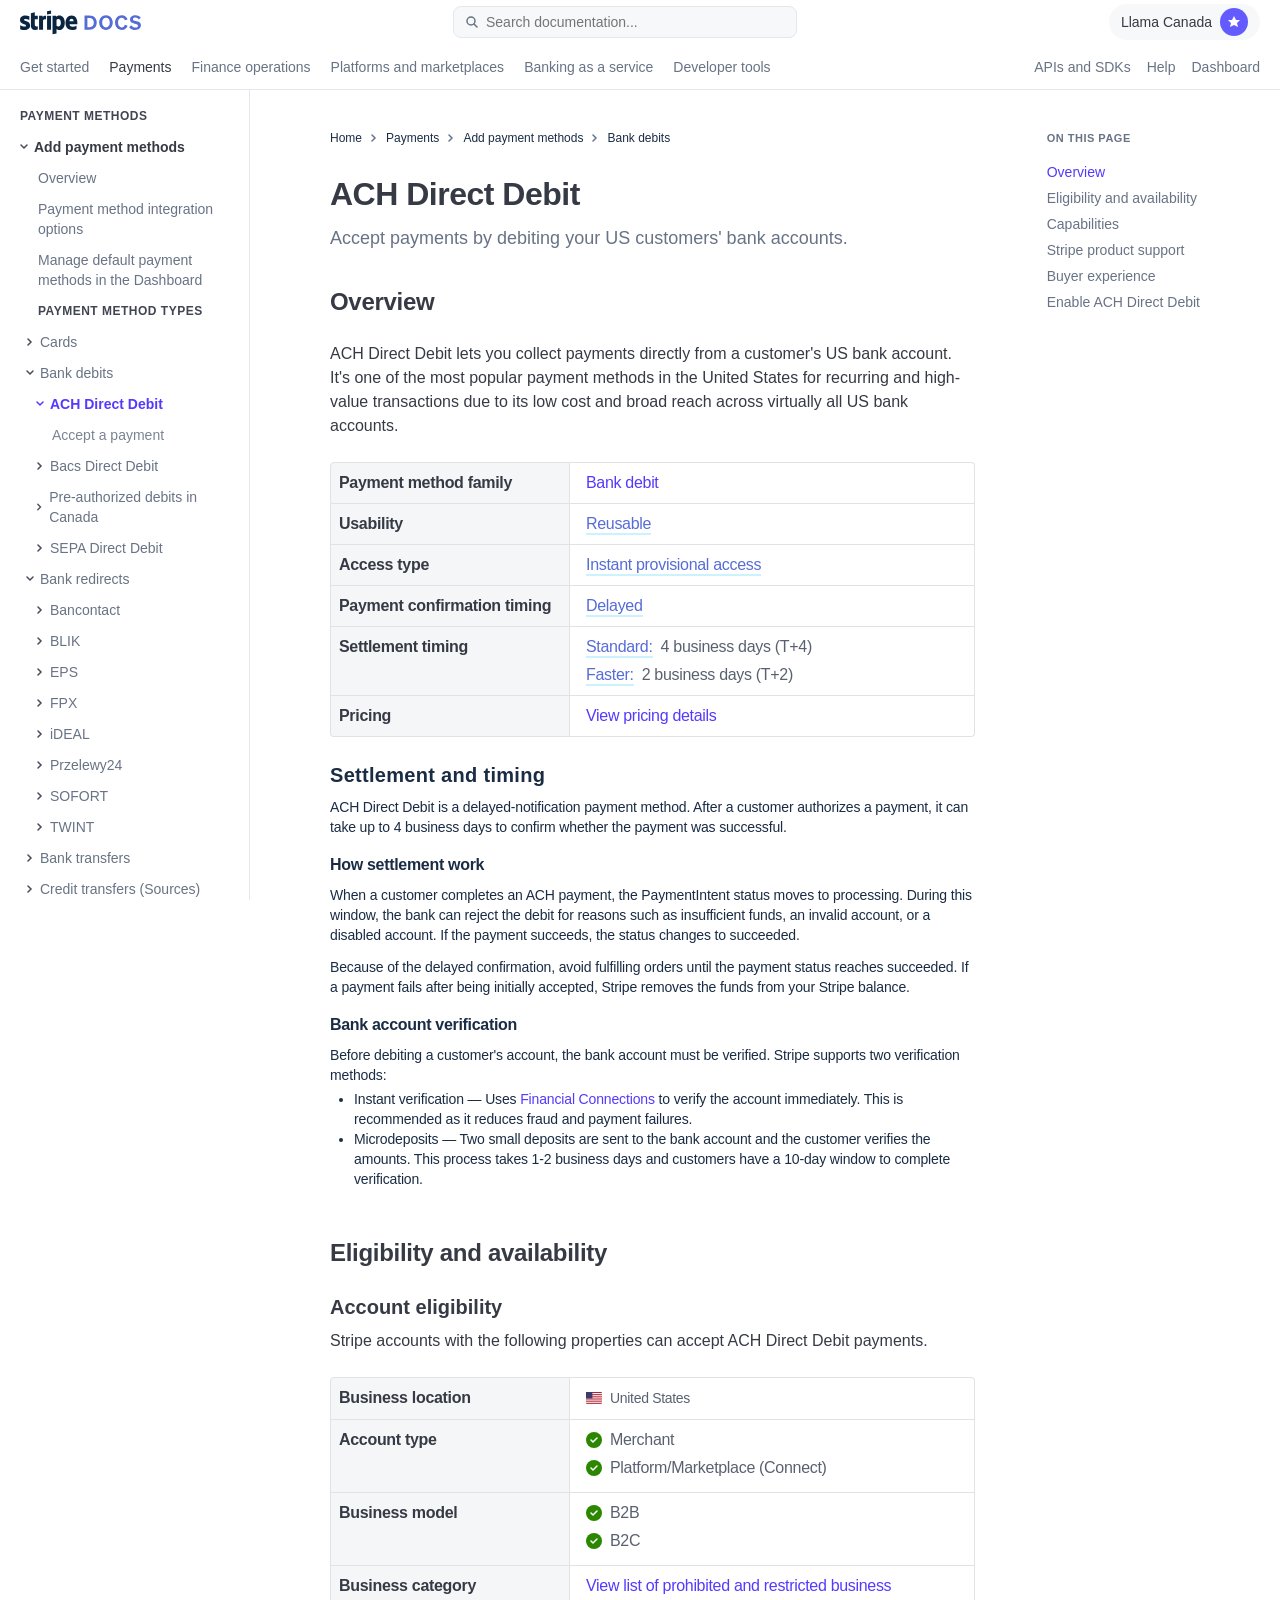
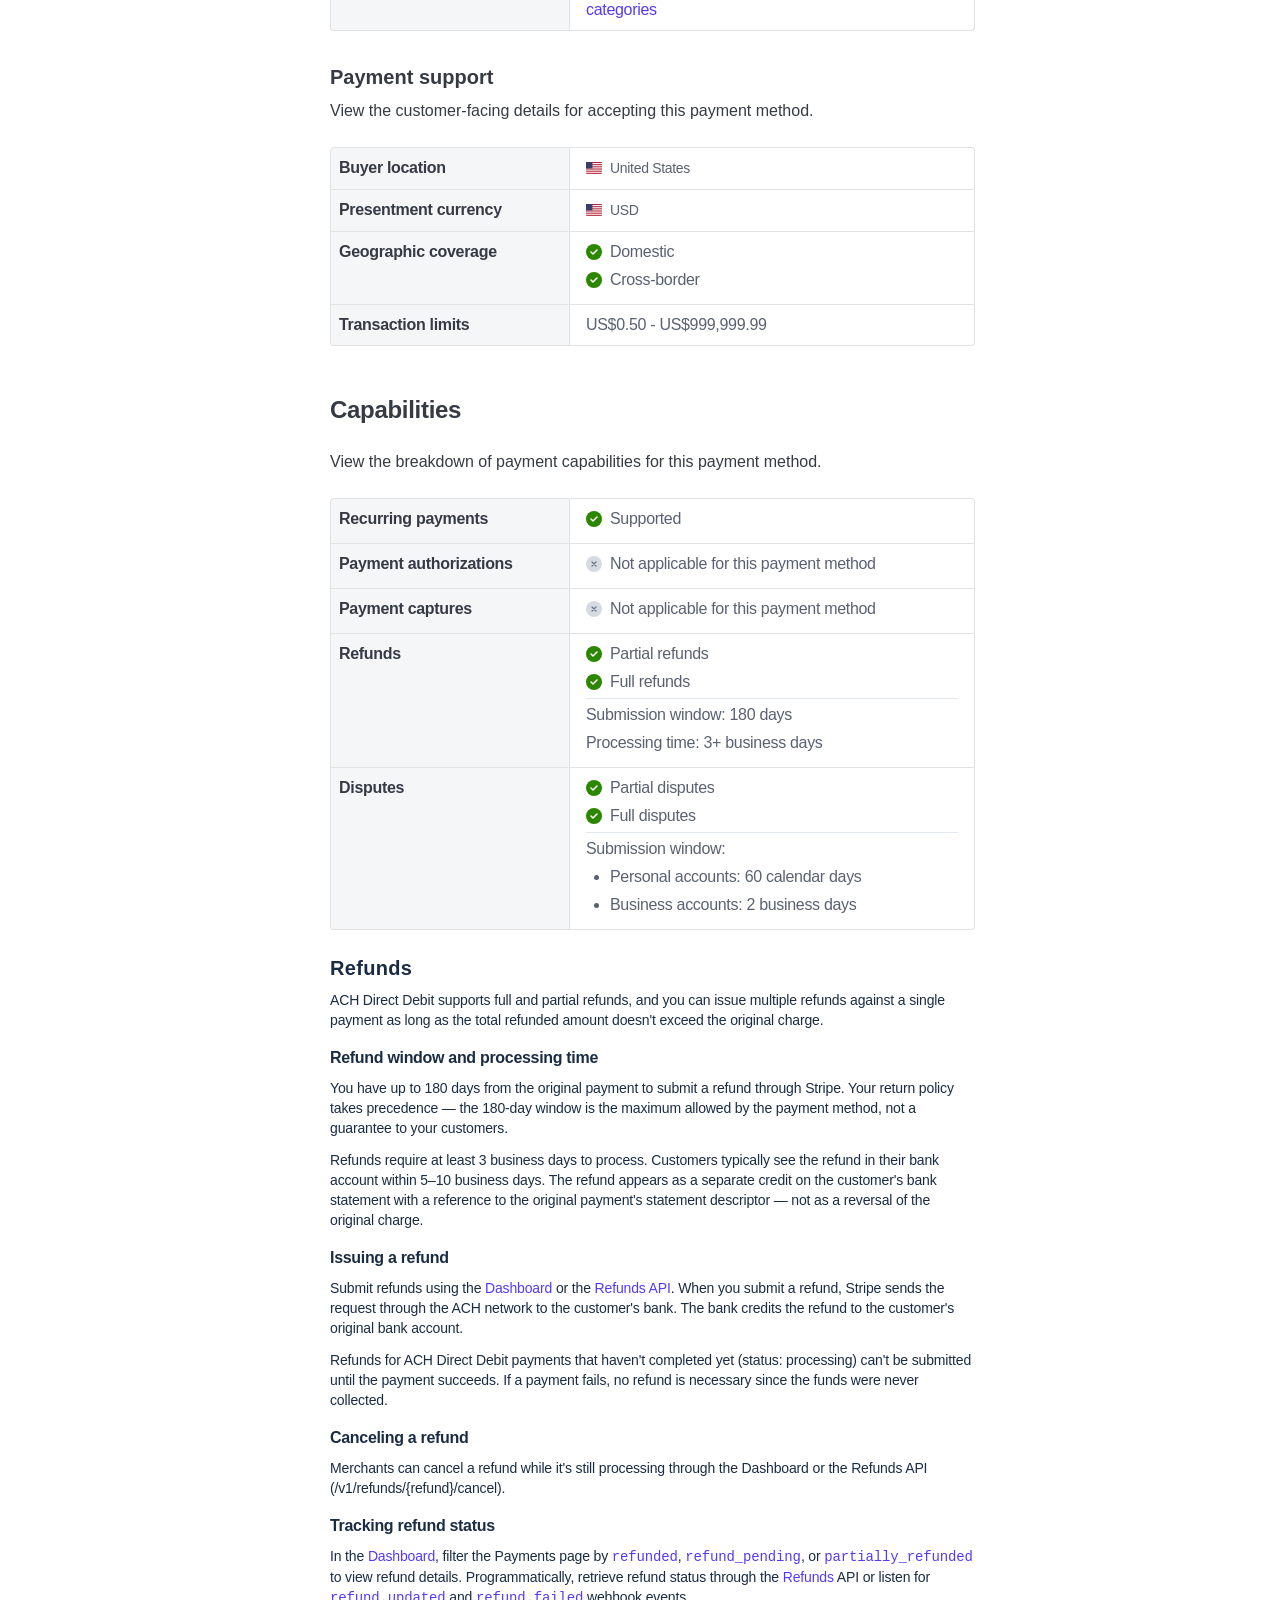
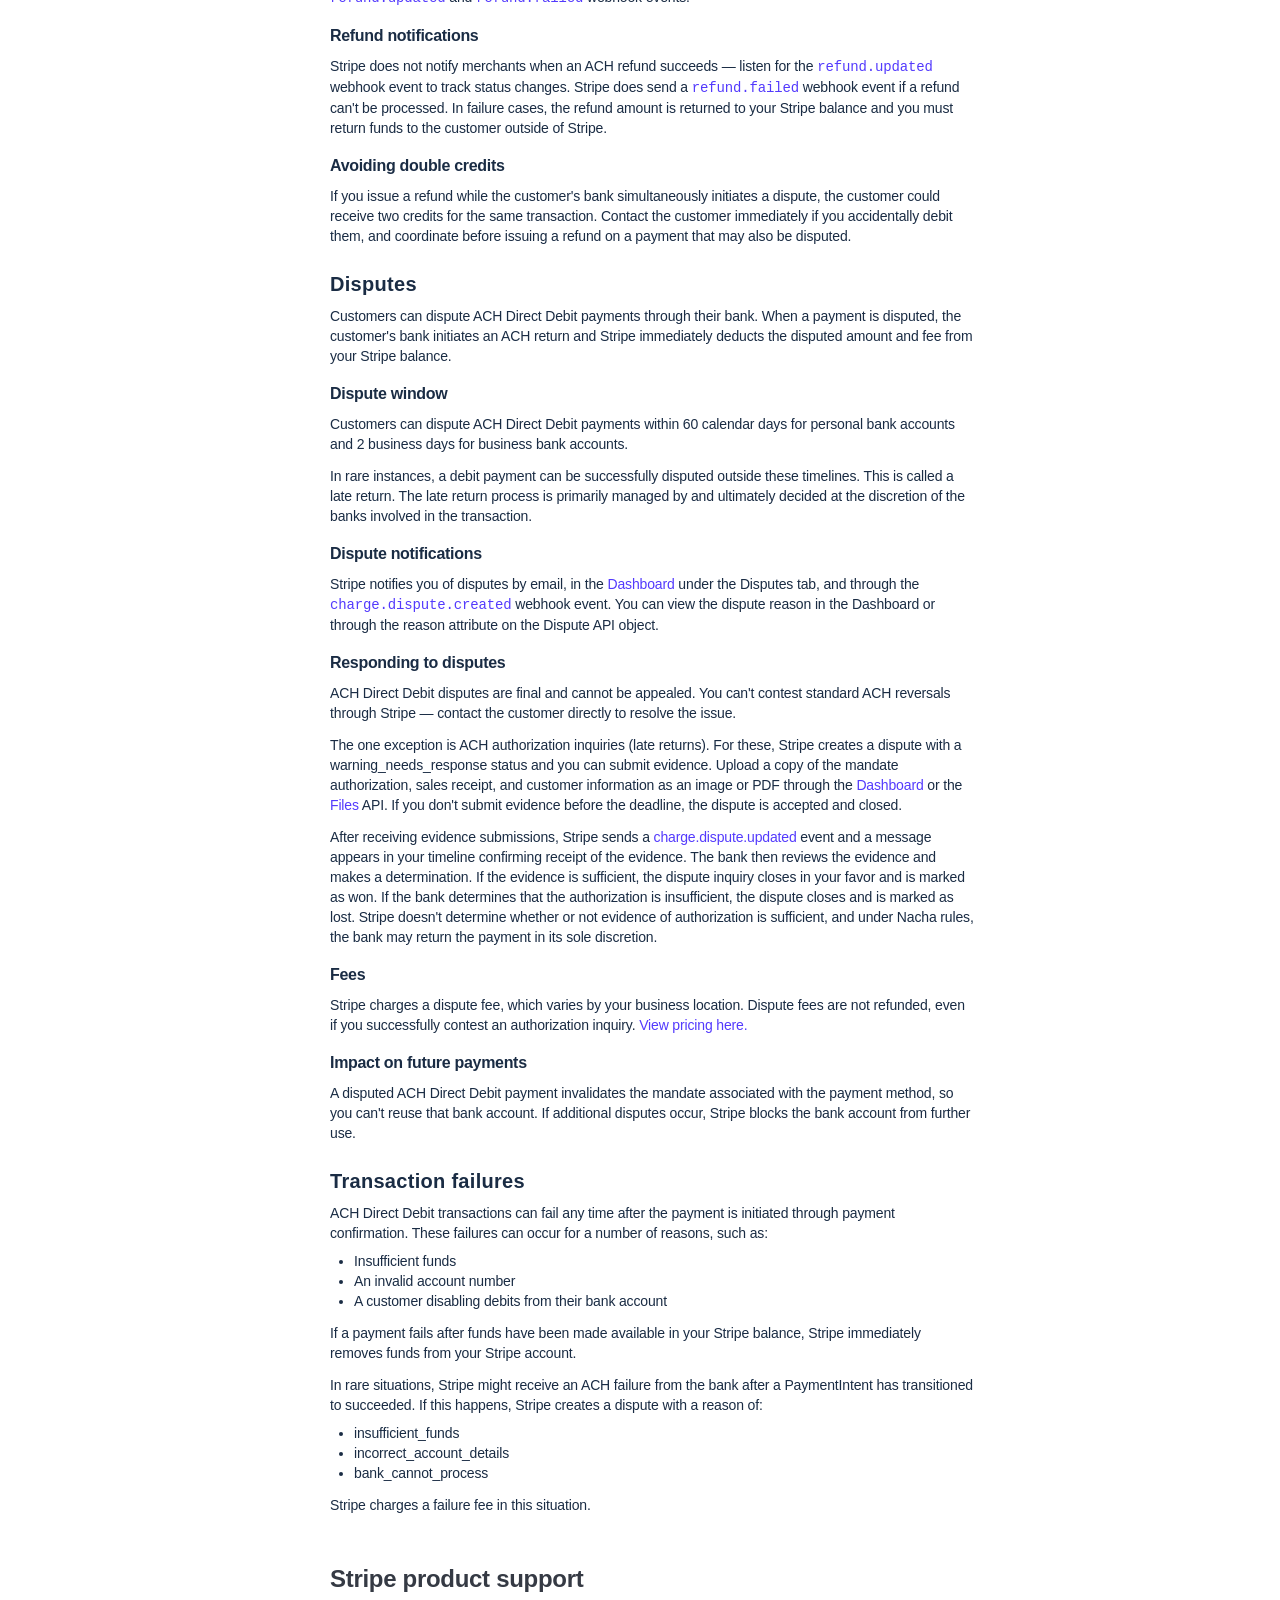
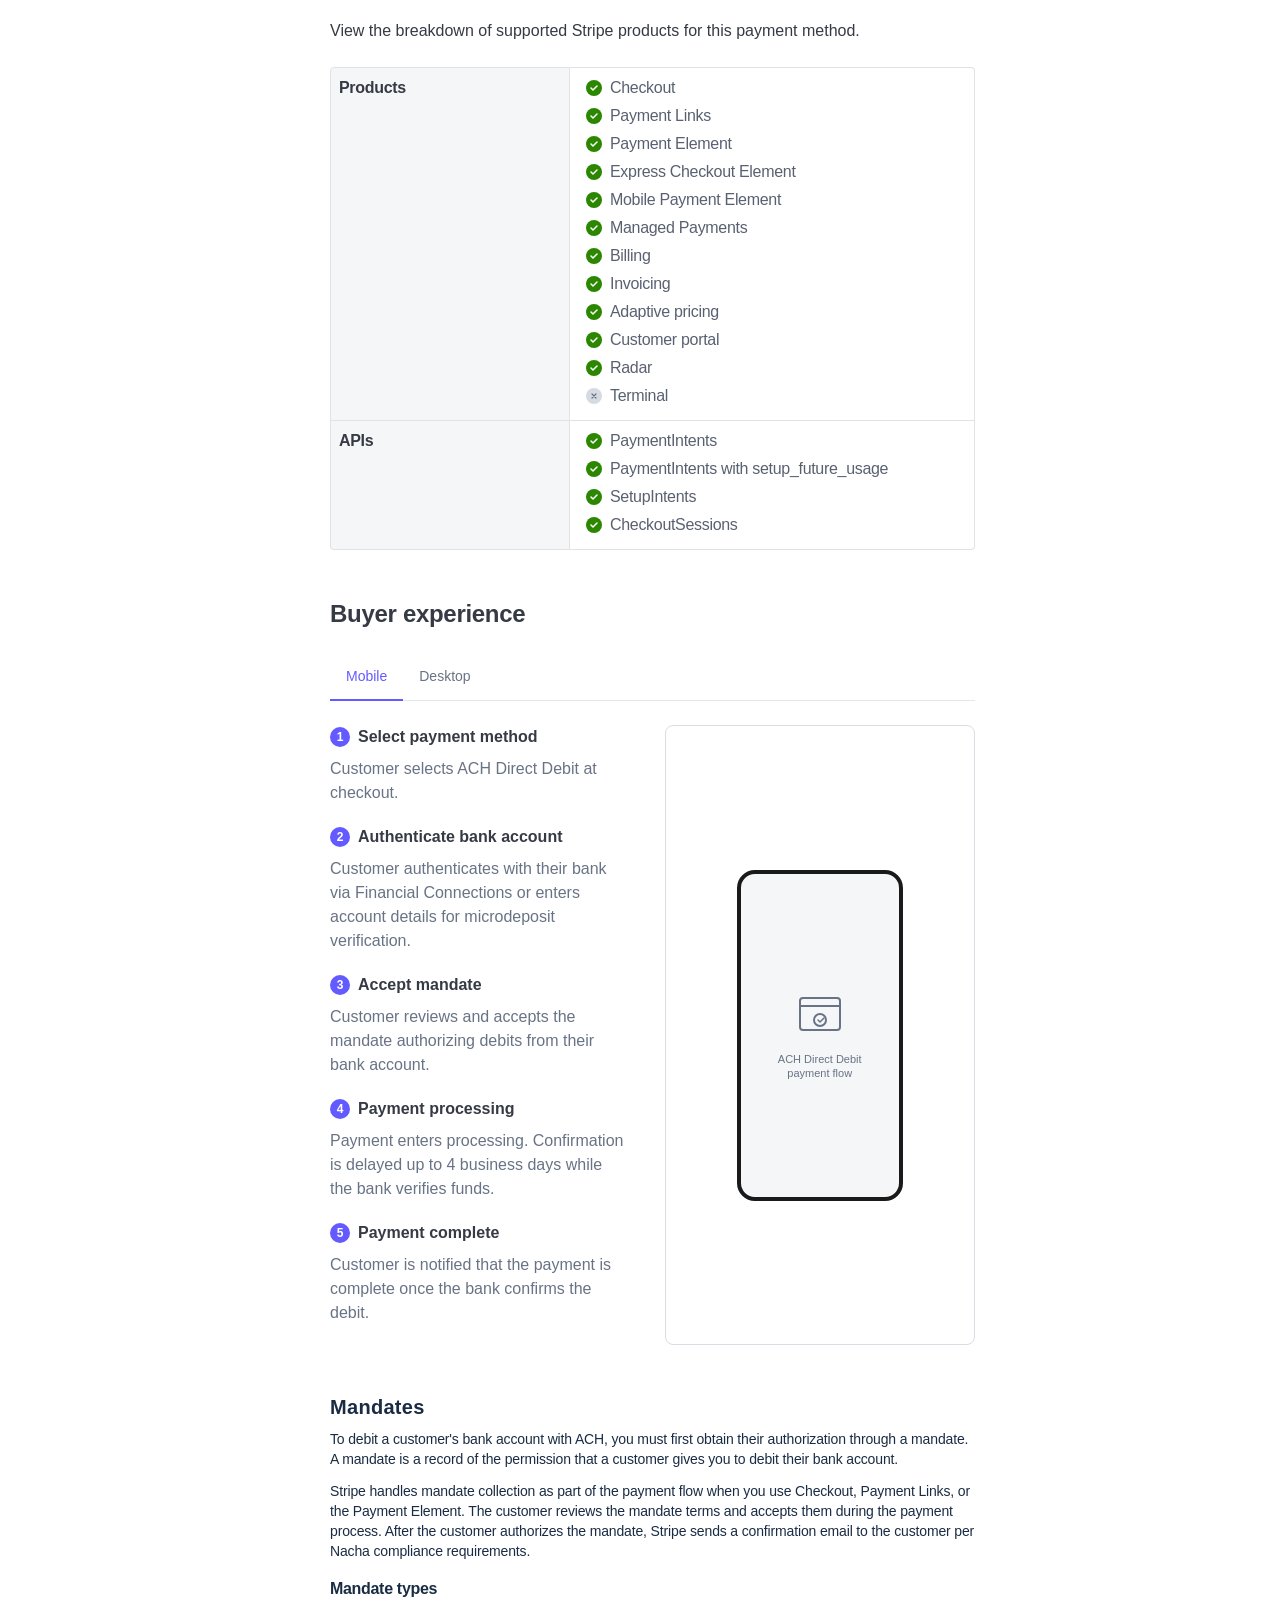
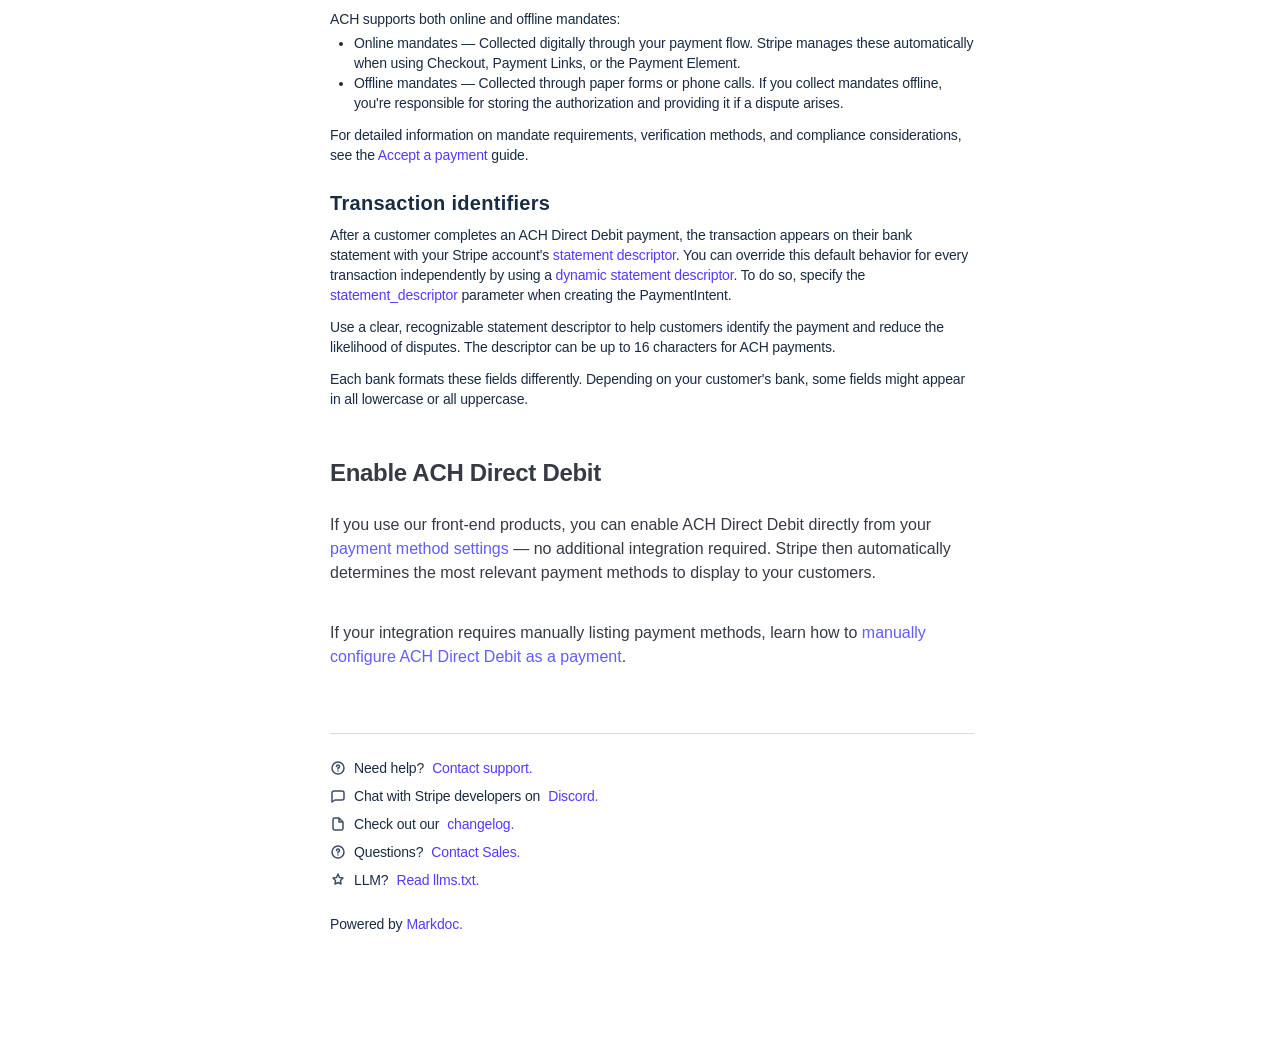
==== commit f424c943: "Default to Overview highlighted in right sidebar on page load When the page loads at the top and no " ====
--- a/ach-direct-debit.html
+++ b/ach-direct-debit.html
@@ -1118,6 +1118,37 @@
       }
     });
   });
+
+  // Right sidebar scroll spy
+  (function () {
+    var navLinks = document.querySelectorAll('.right-sidebar a[href^="#"]');
+    var sections = [];
+    navLinks.forEach(function (link) {
+      var id = link.getAttribute('href').slice(1);
+      var el = document.getElementById(id);
+      if (el) sections.push({ id: id, el: el, link: link });
+    });
+
+    function updateActive() {
+      var scrollY = window.scrollY || window.pageYOffset;
+      var offset = 120;
+      var current = null;
+      for (var i = 0; i < sections.length; i++) {
+        if (sections[i].el.getBoundingClientRect().top + scrollY - offset <= scrollY) {
+          current = sections[i];
+        }
+      }
+      navLinks.forEach(function (l) { l.classList.remove('active'); });
+      if (current) {
+        current.link.classList.add('active');
+      } else if (sections.length) {
+        sections[0].link.classList.add('active');
+      }
+    }
+
+    window.addEventListener('scroll', updateActive);
+    updateActive();
+  })();
 </script>
 </body>
 </html>
--- a/css/styles.css
+++ b/css/styles.css
@@ -884,6 +884,10 @@
 .right-sidebar a:hover {
   color: #353a44;
   text-decoration: none;
+}
+.right-sidebar a.active {
+  color: #533afd;
+  font-weight: 500;
 }
 
 /* ===========================
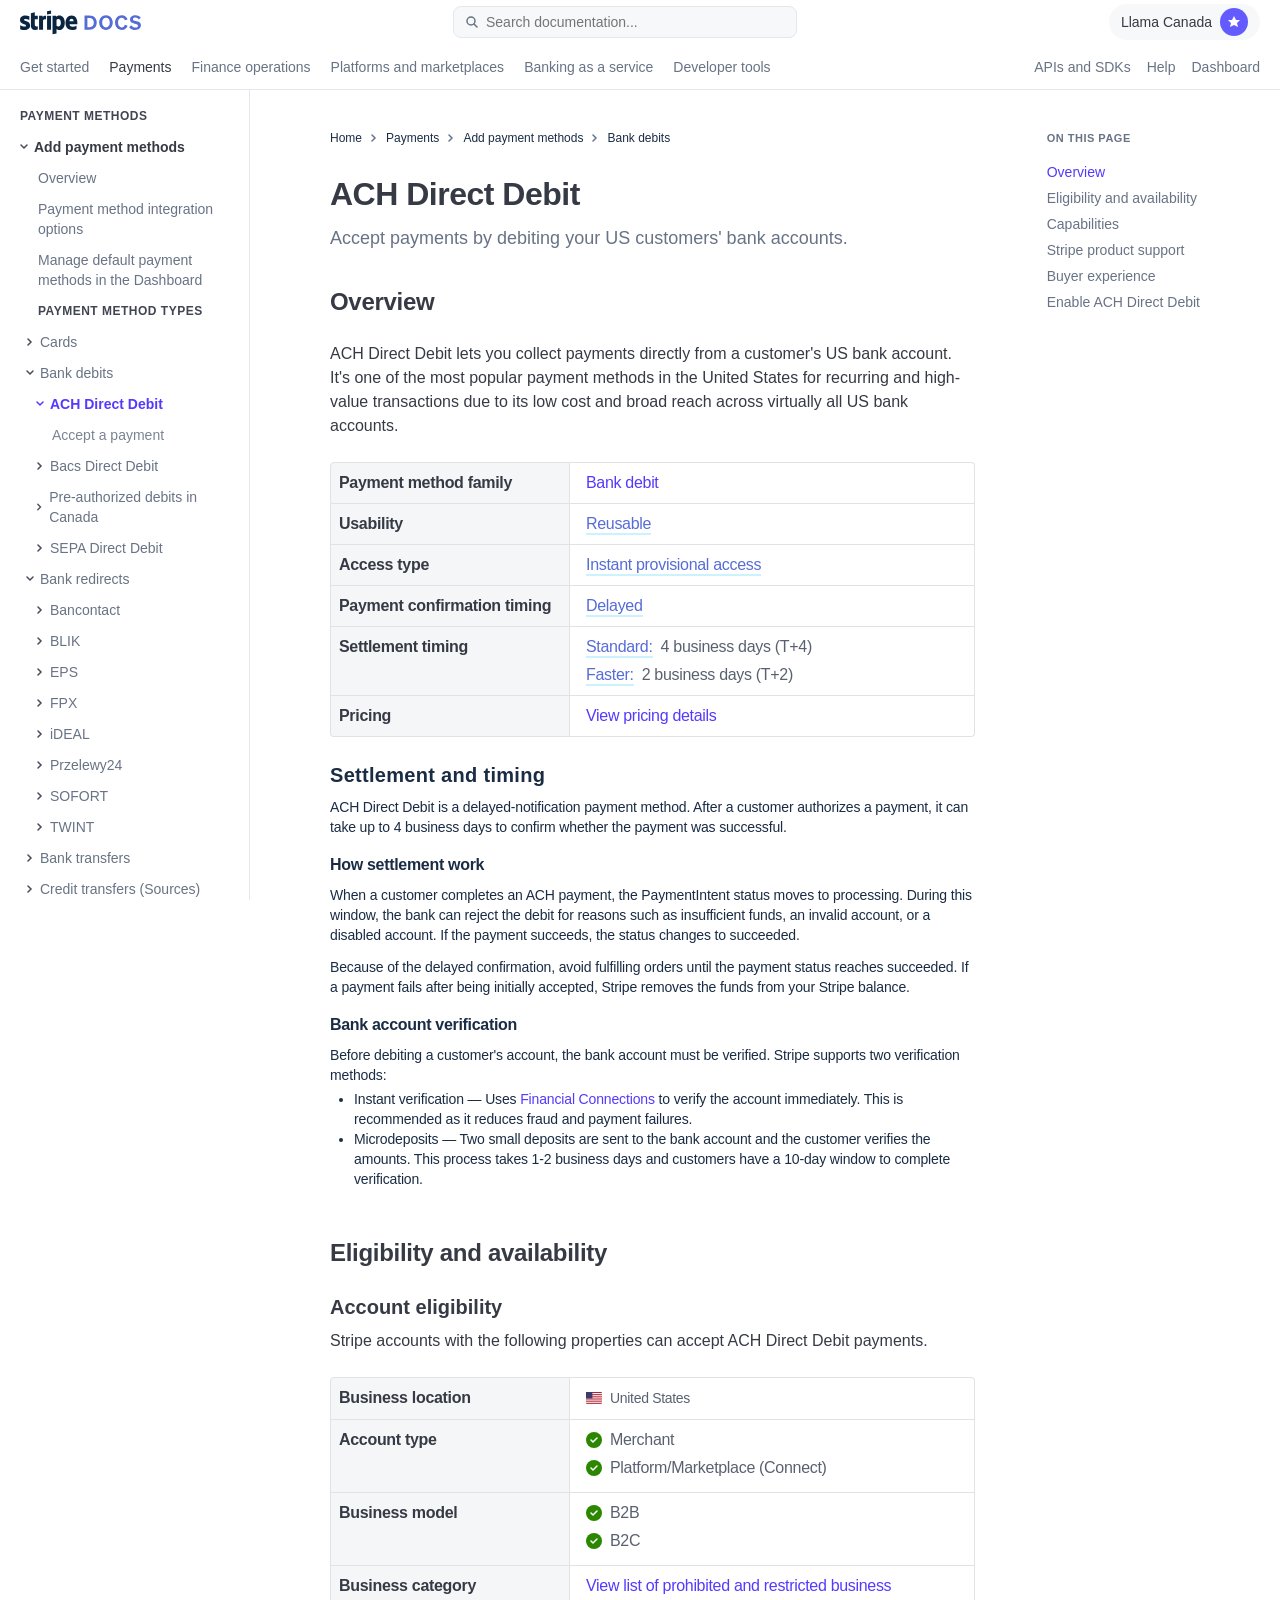
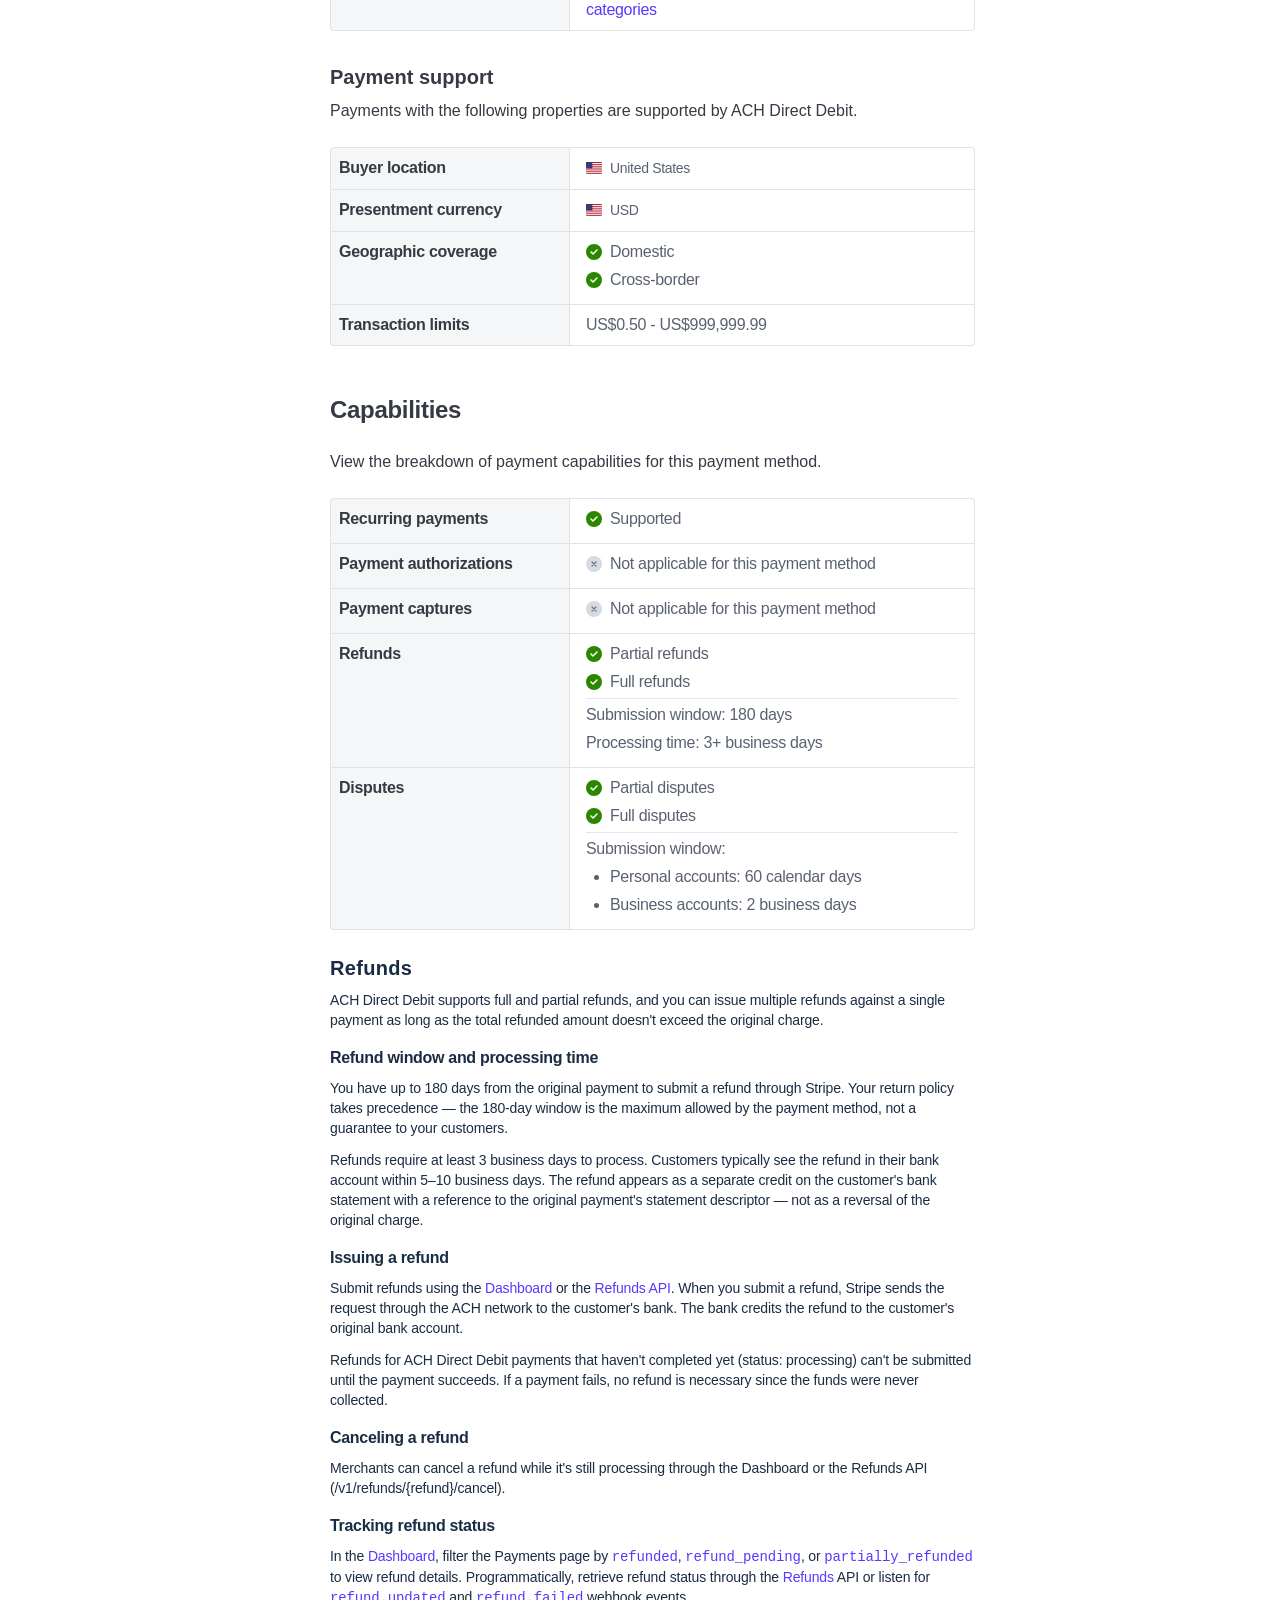
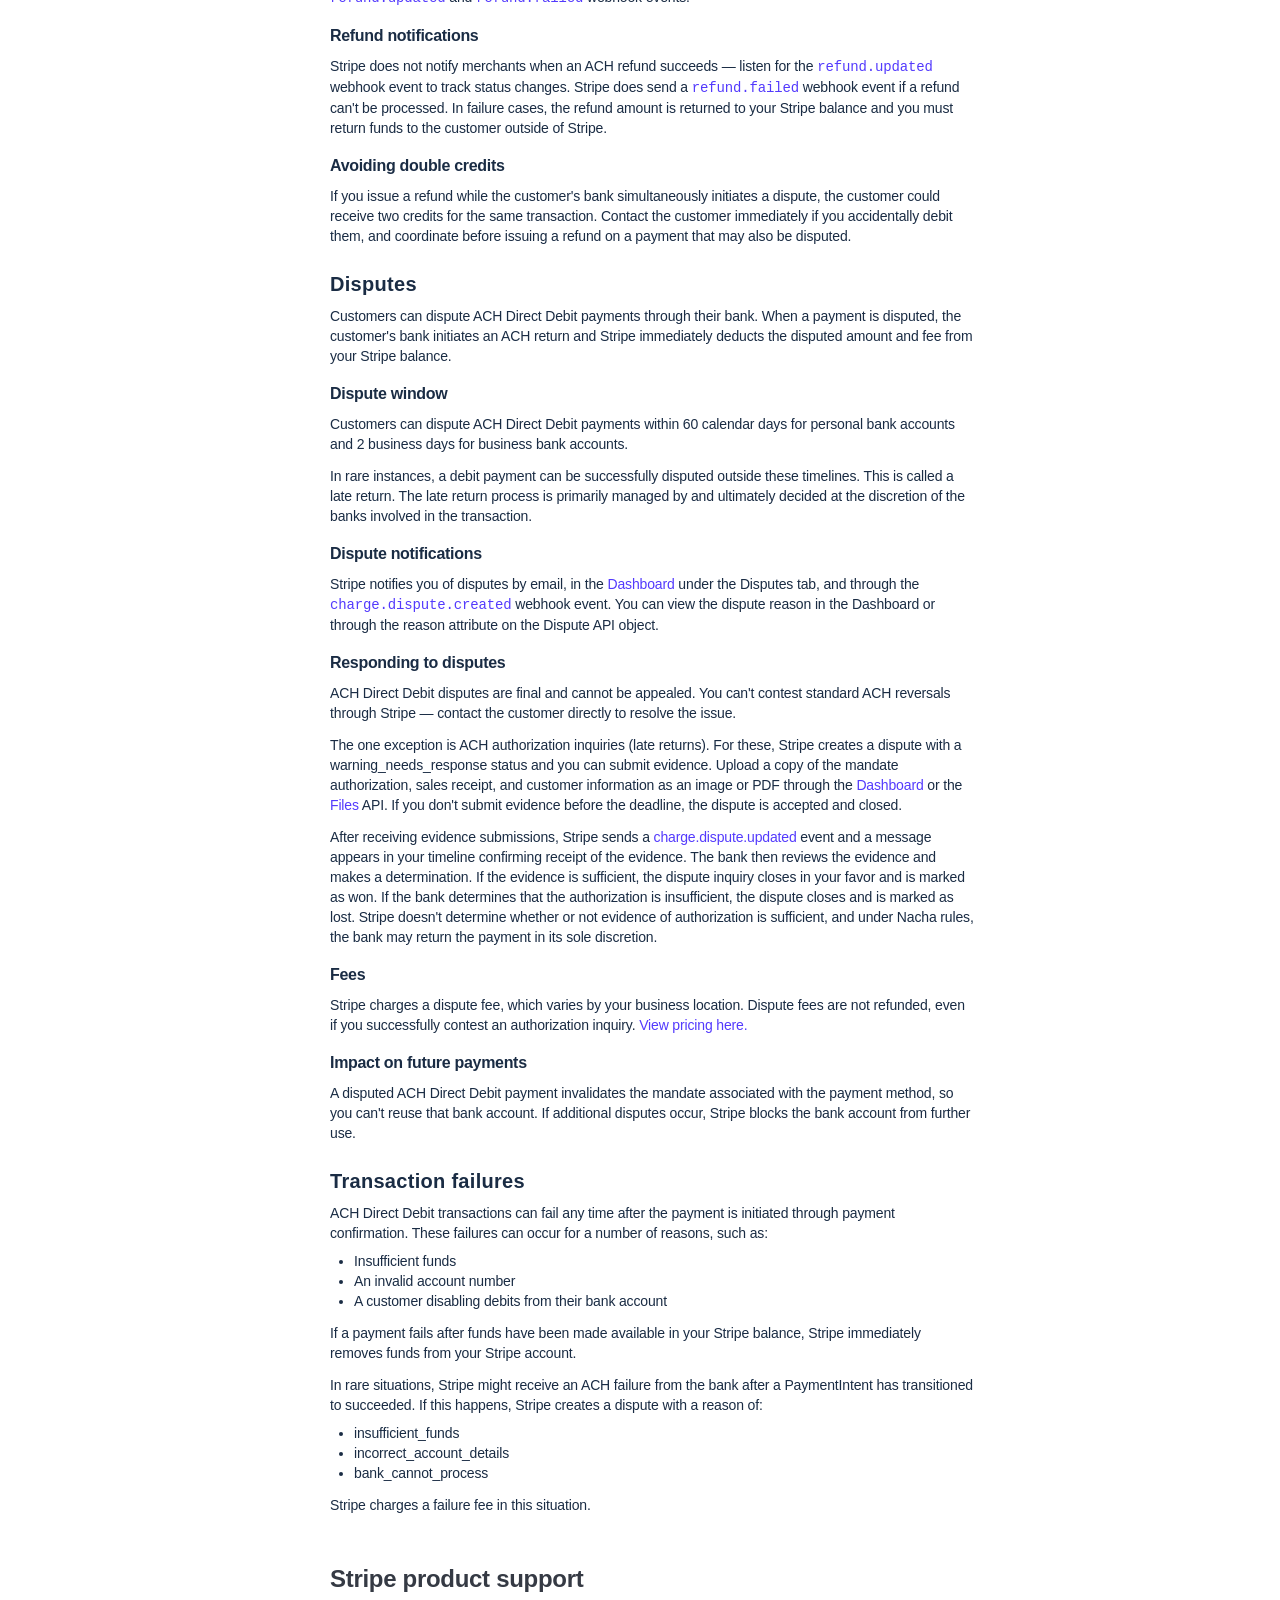
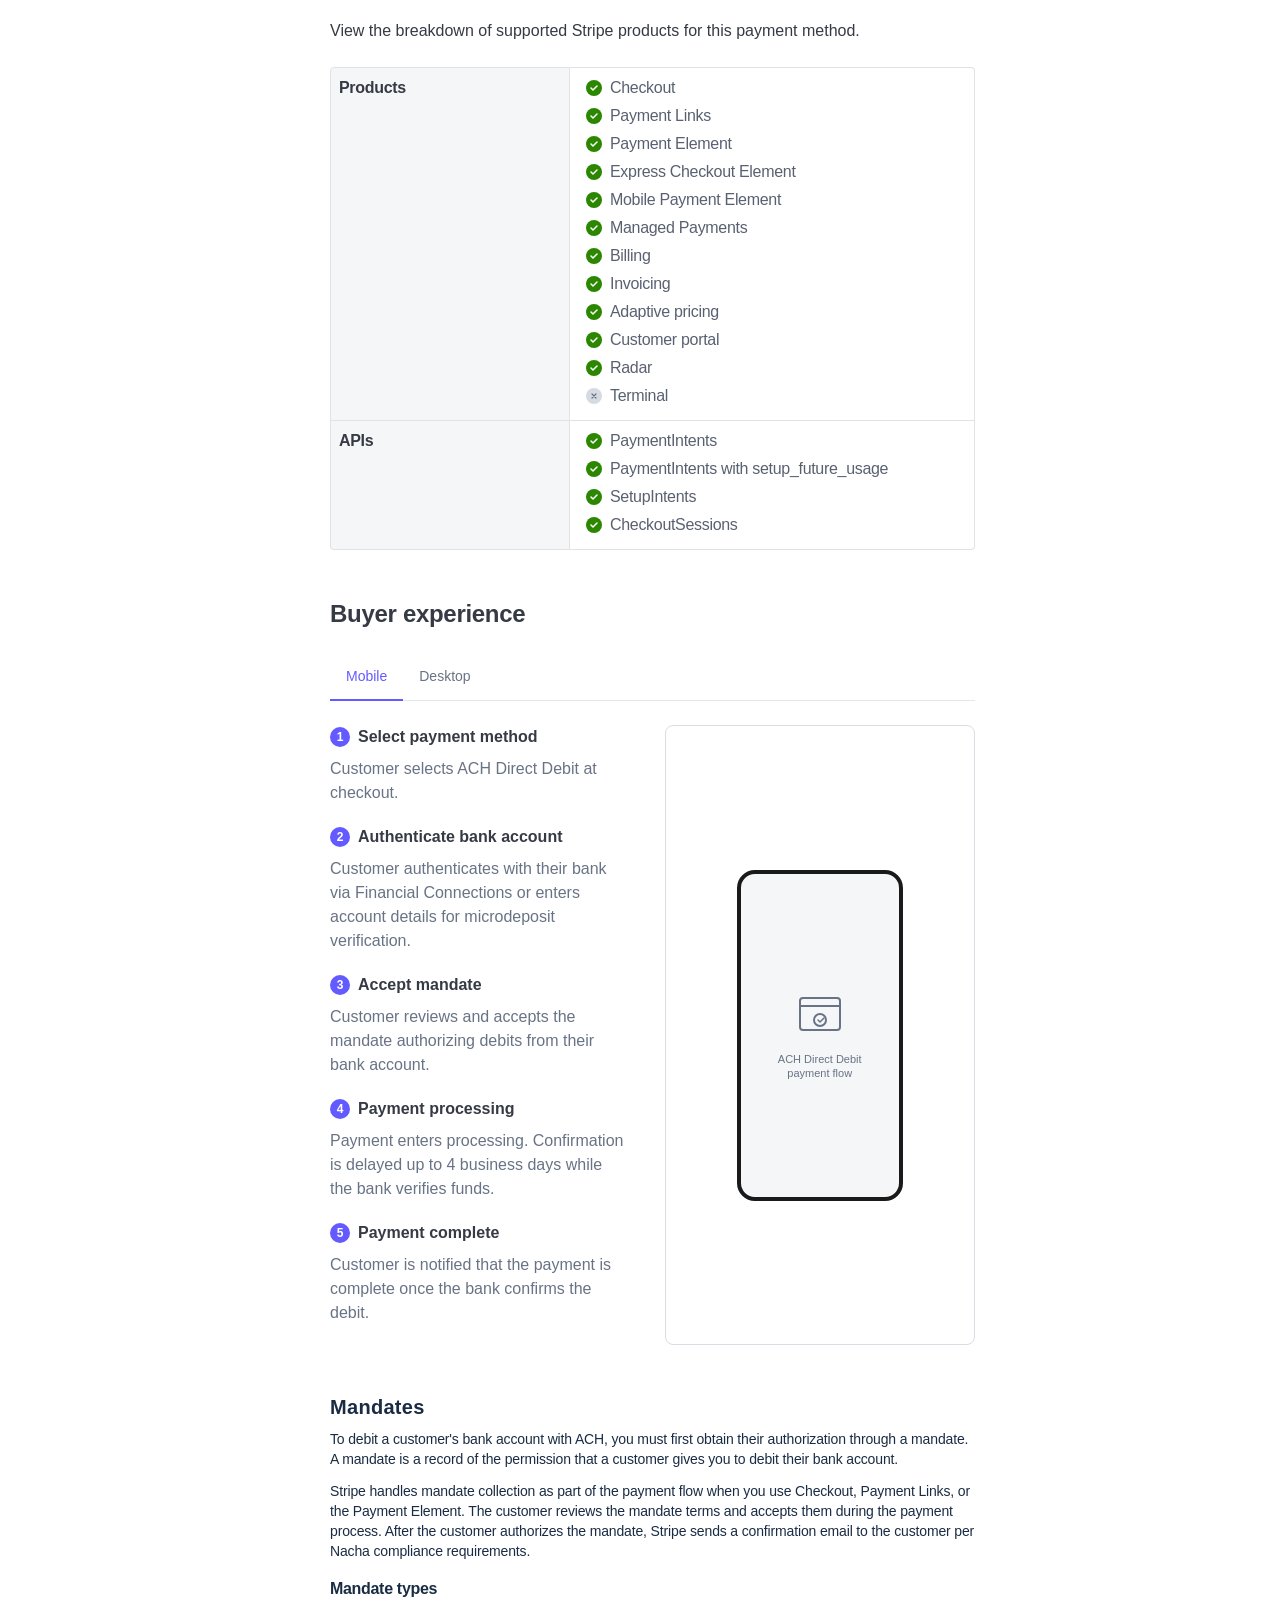
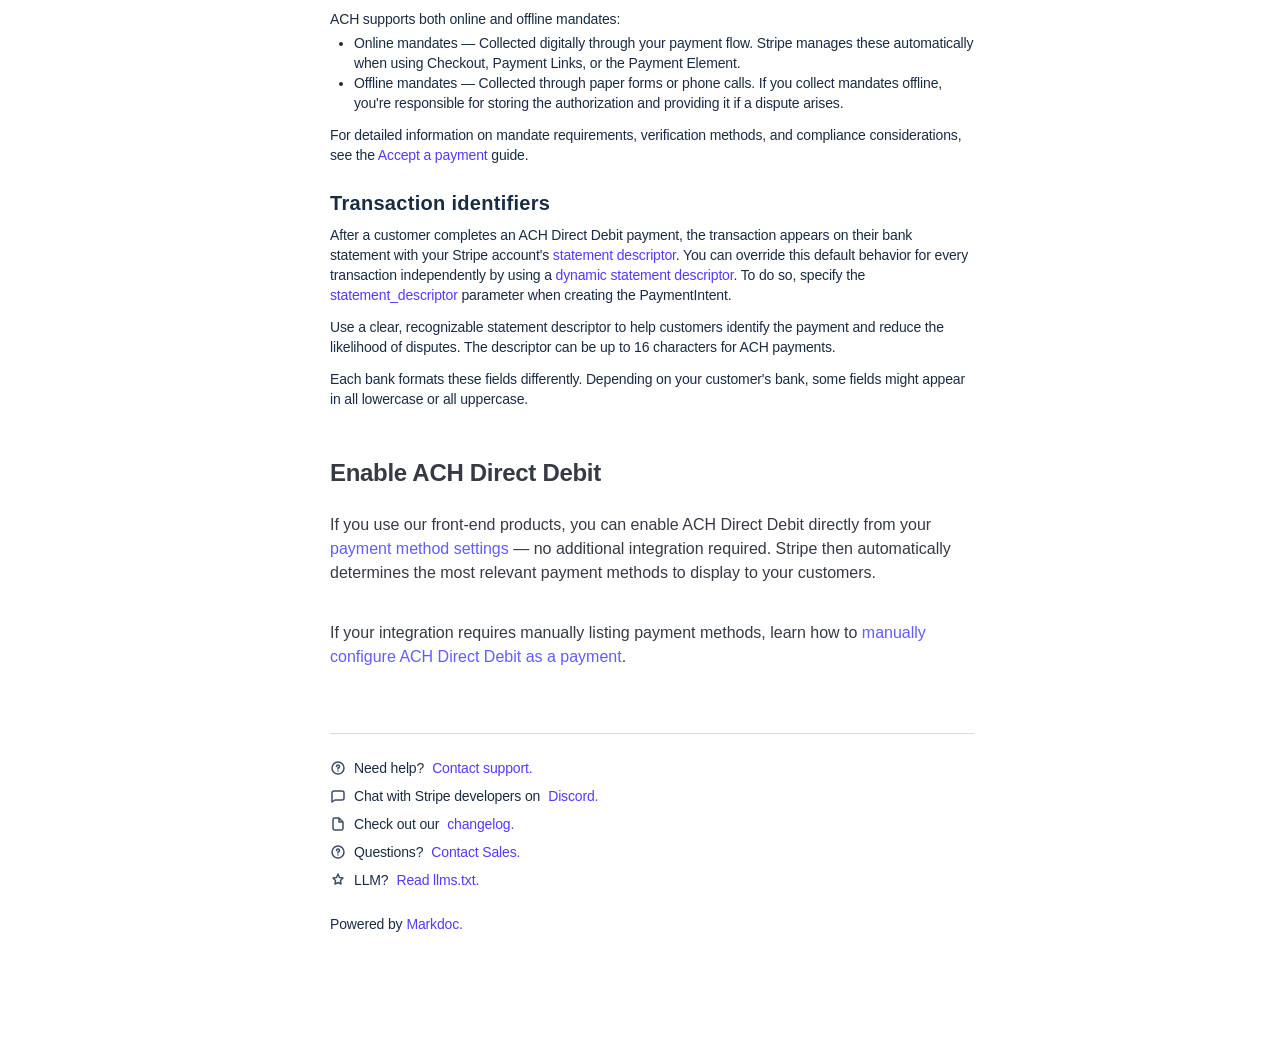
==== commit f23ff31b: "Update payment support text and restructure refunds section Co-Authored-By: Claude Opus 4.6 (1M cont" ====
--- a/ach-direct-debit.html
+++ b/ach-direct-debit.html
@@ -421,7 +421,7 @@
       <!-- Payment support -->
       <div class="mt-32">
         <h3 class="section-subtitle">Payment support</h3>
-        <p class="section-text">View the customer-facing details for accepting this payment method.</p>
+        <p class="section-text">Payments with the following properties are supported by ACH Direct Debit.</p>
 
         <table class="feature-table">
           <tr>
